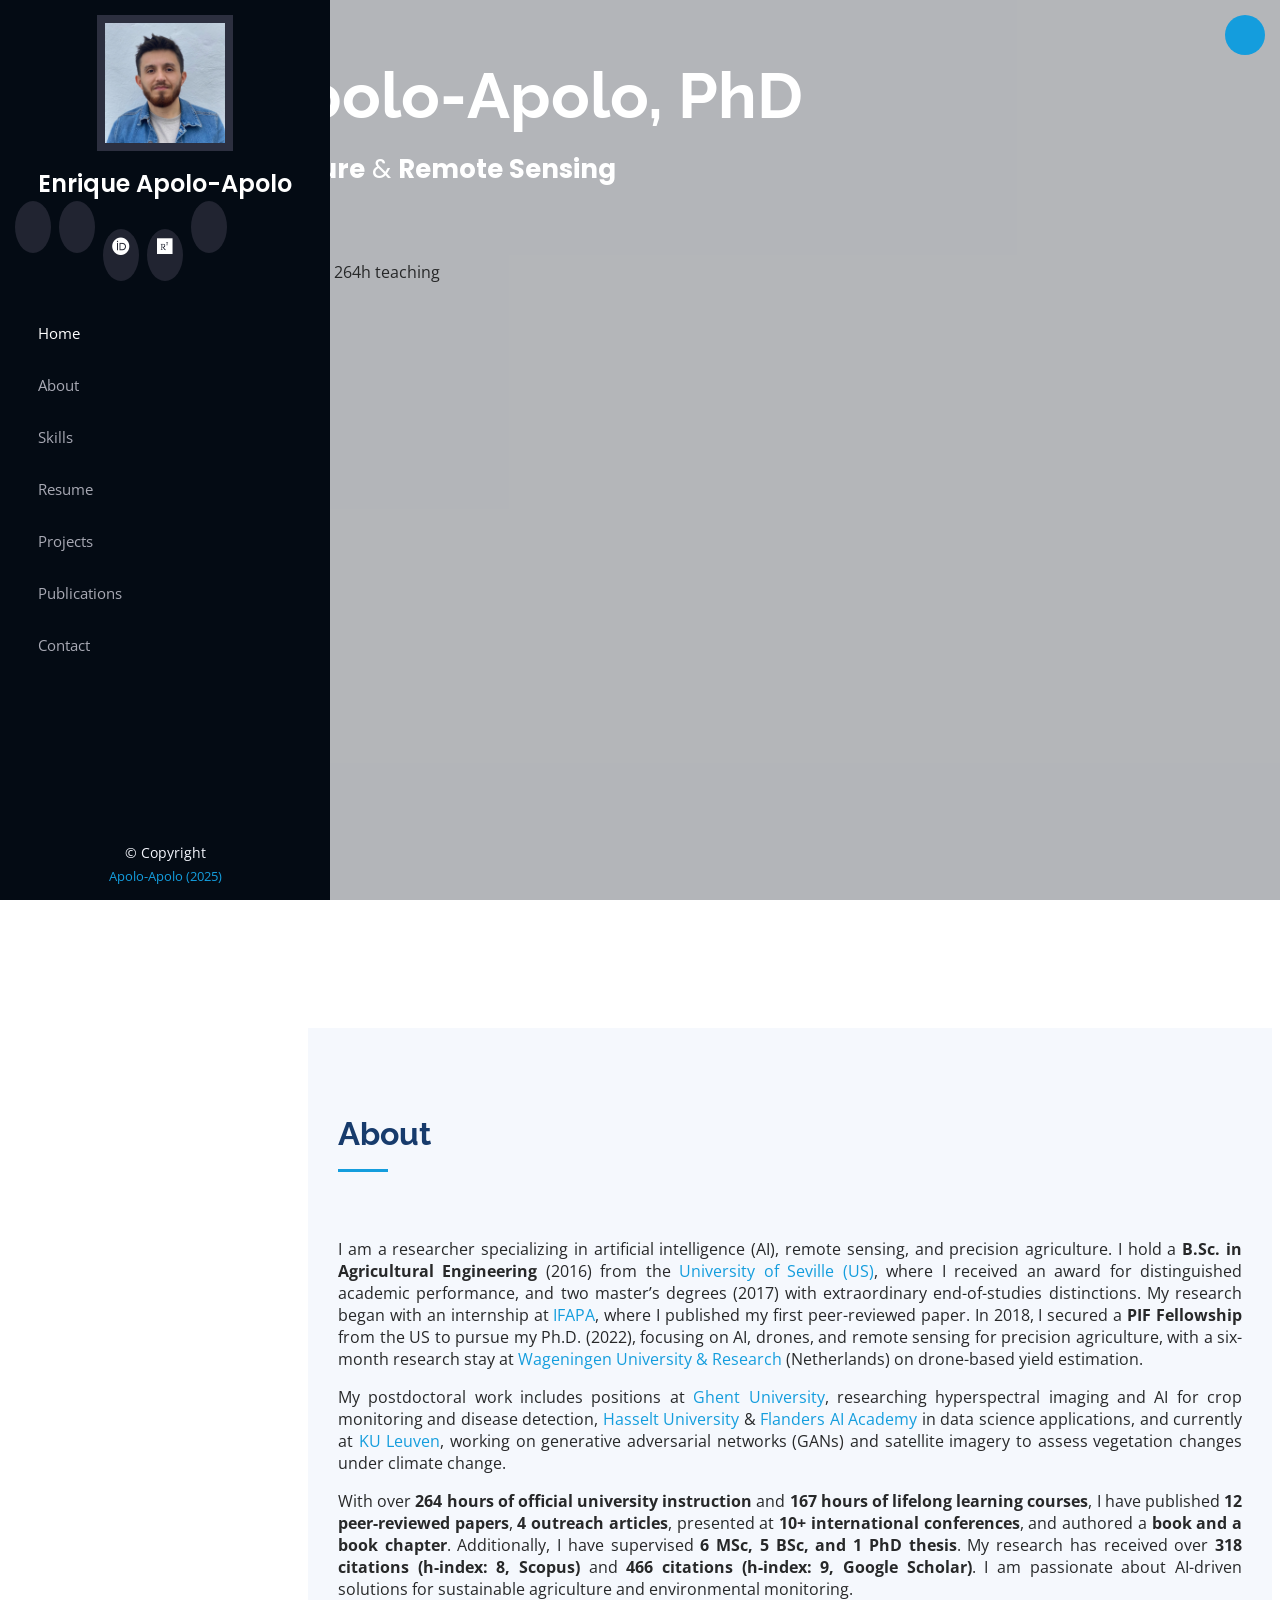
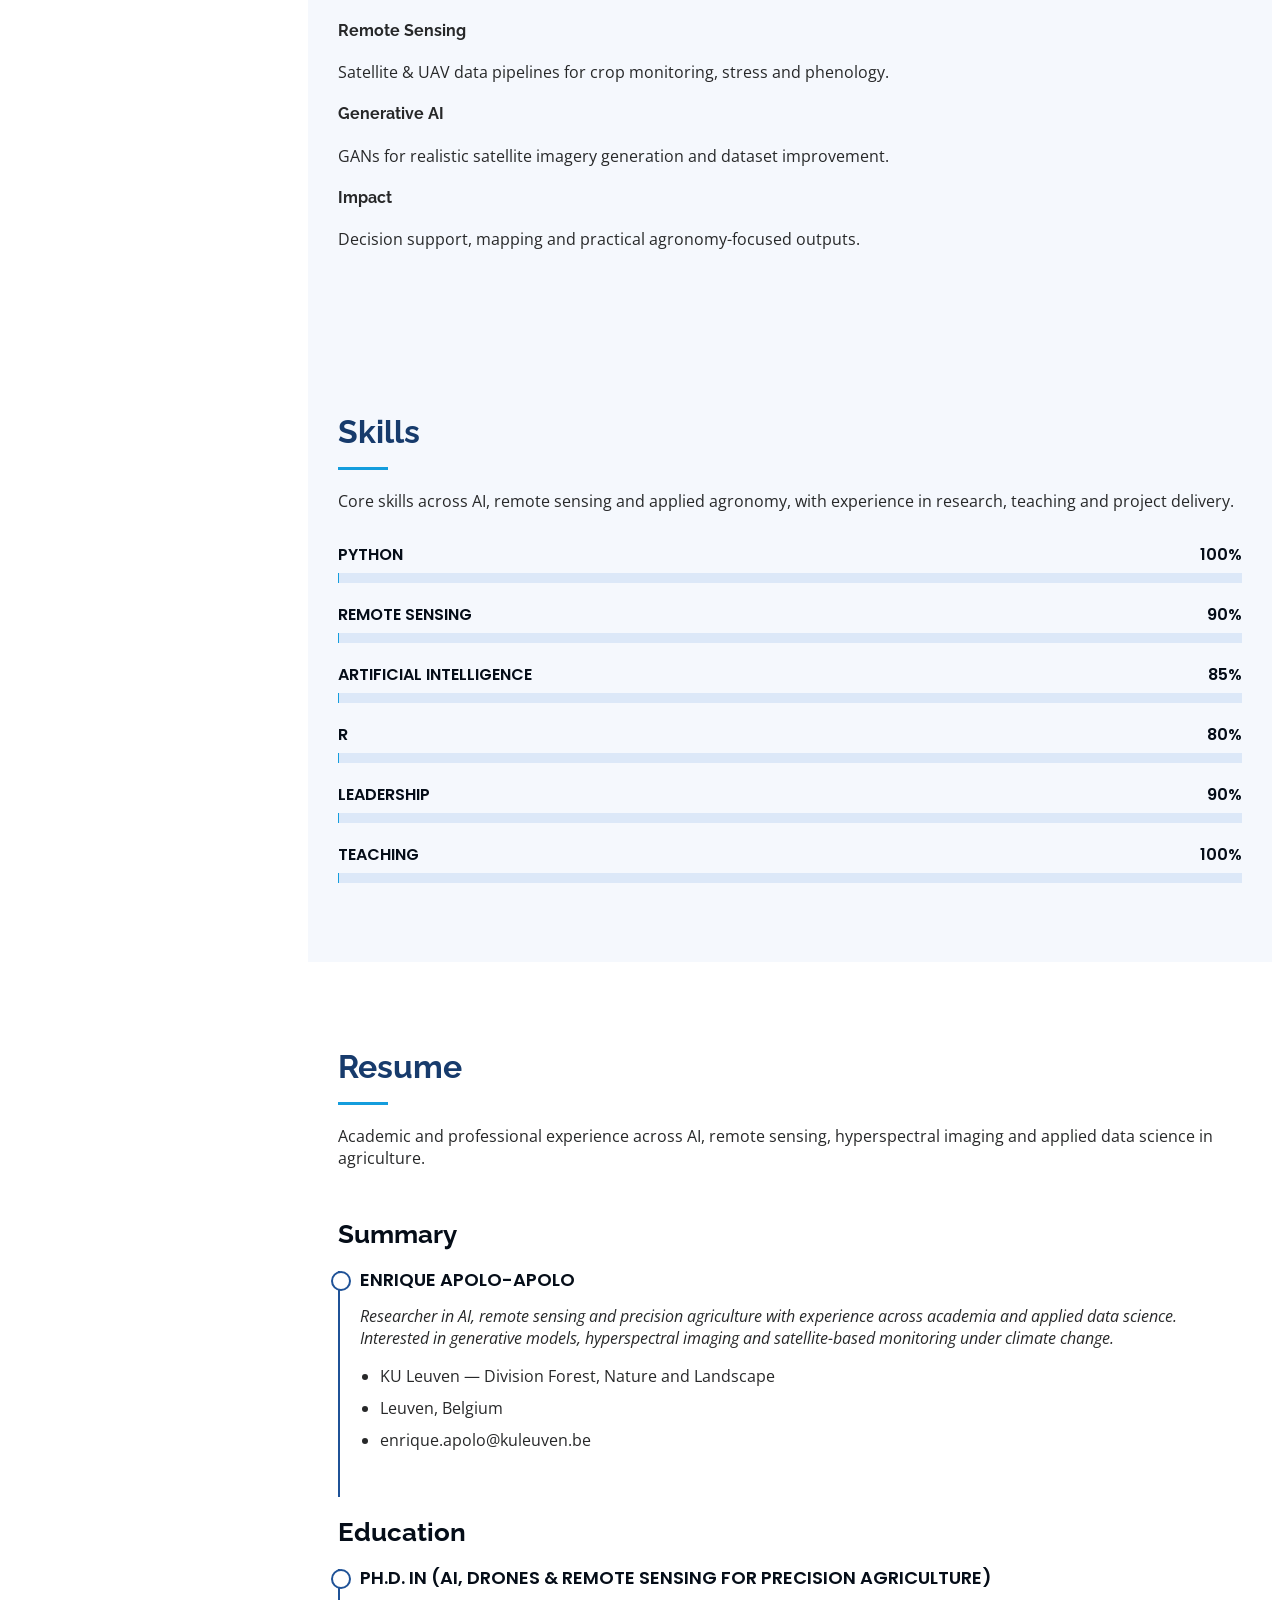
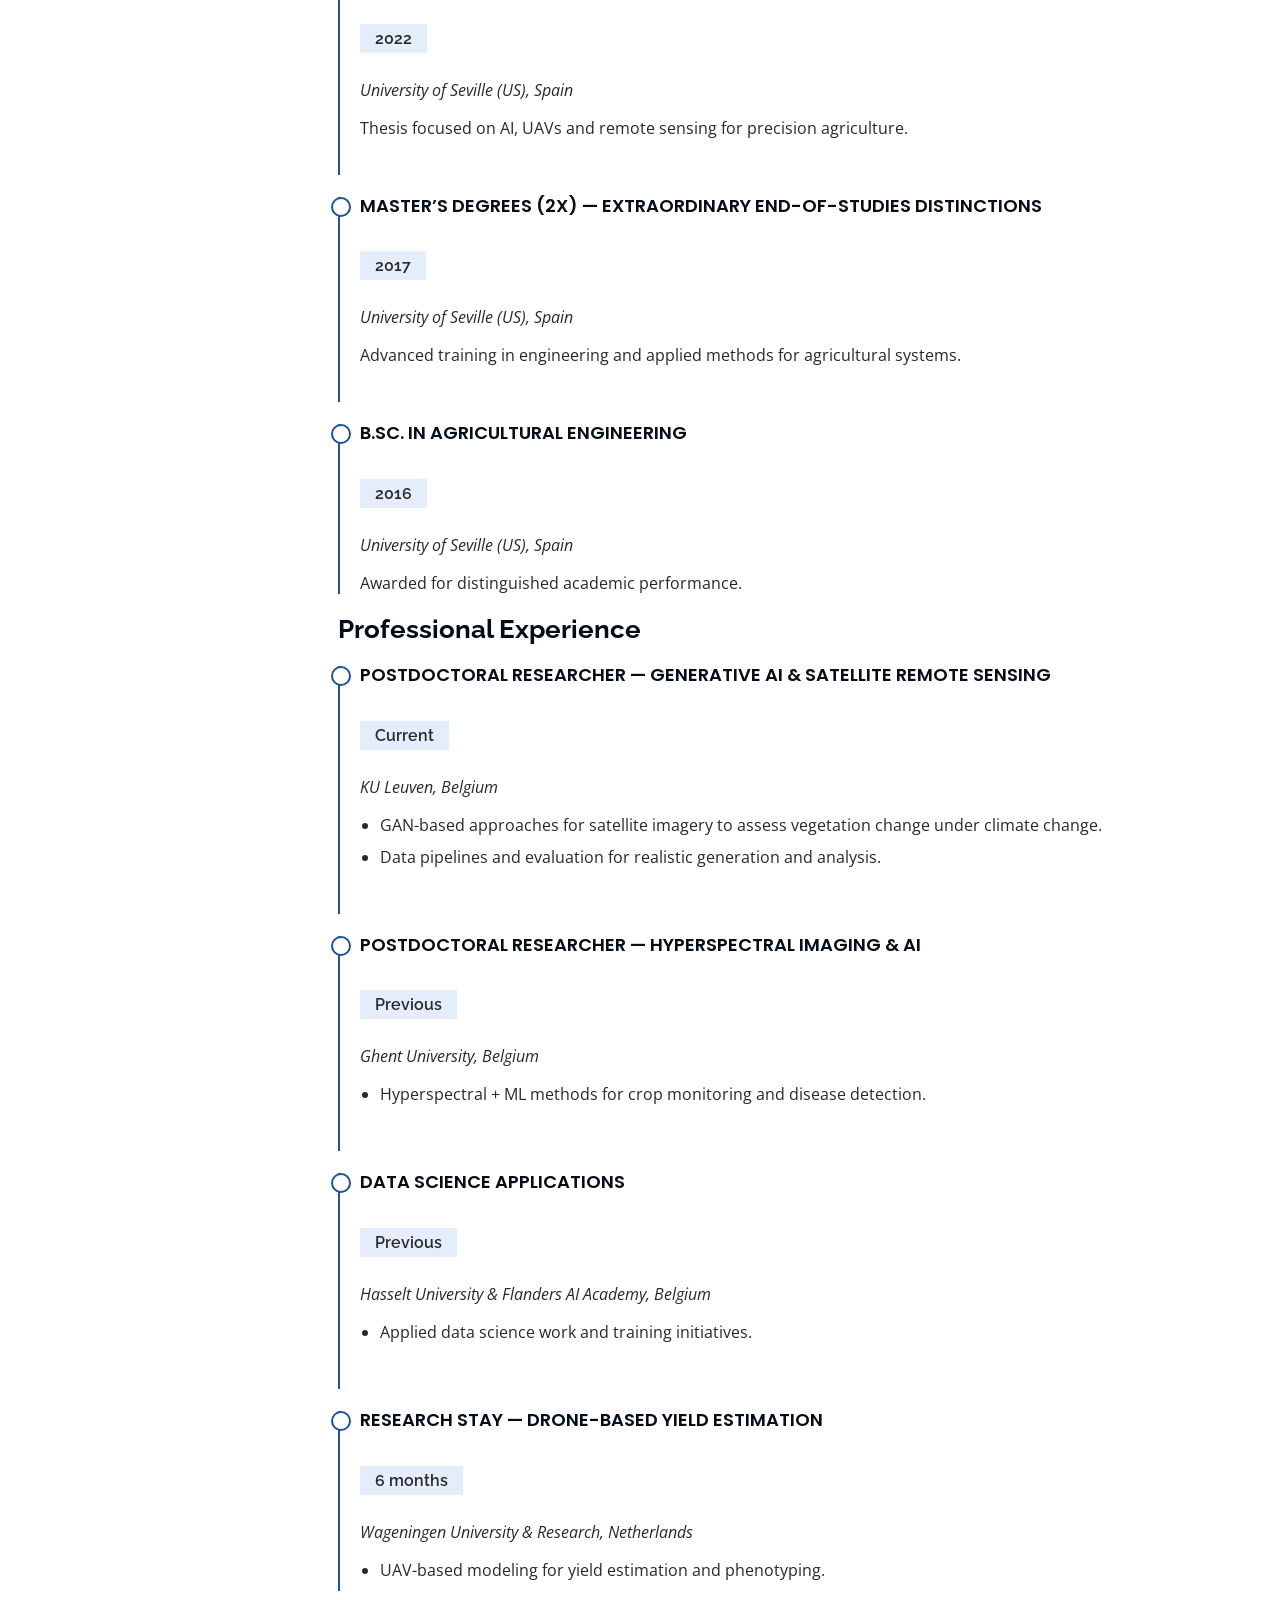
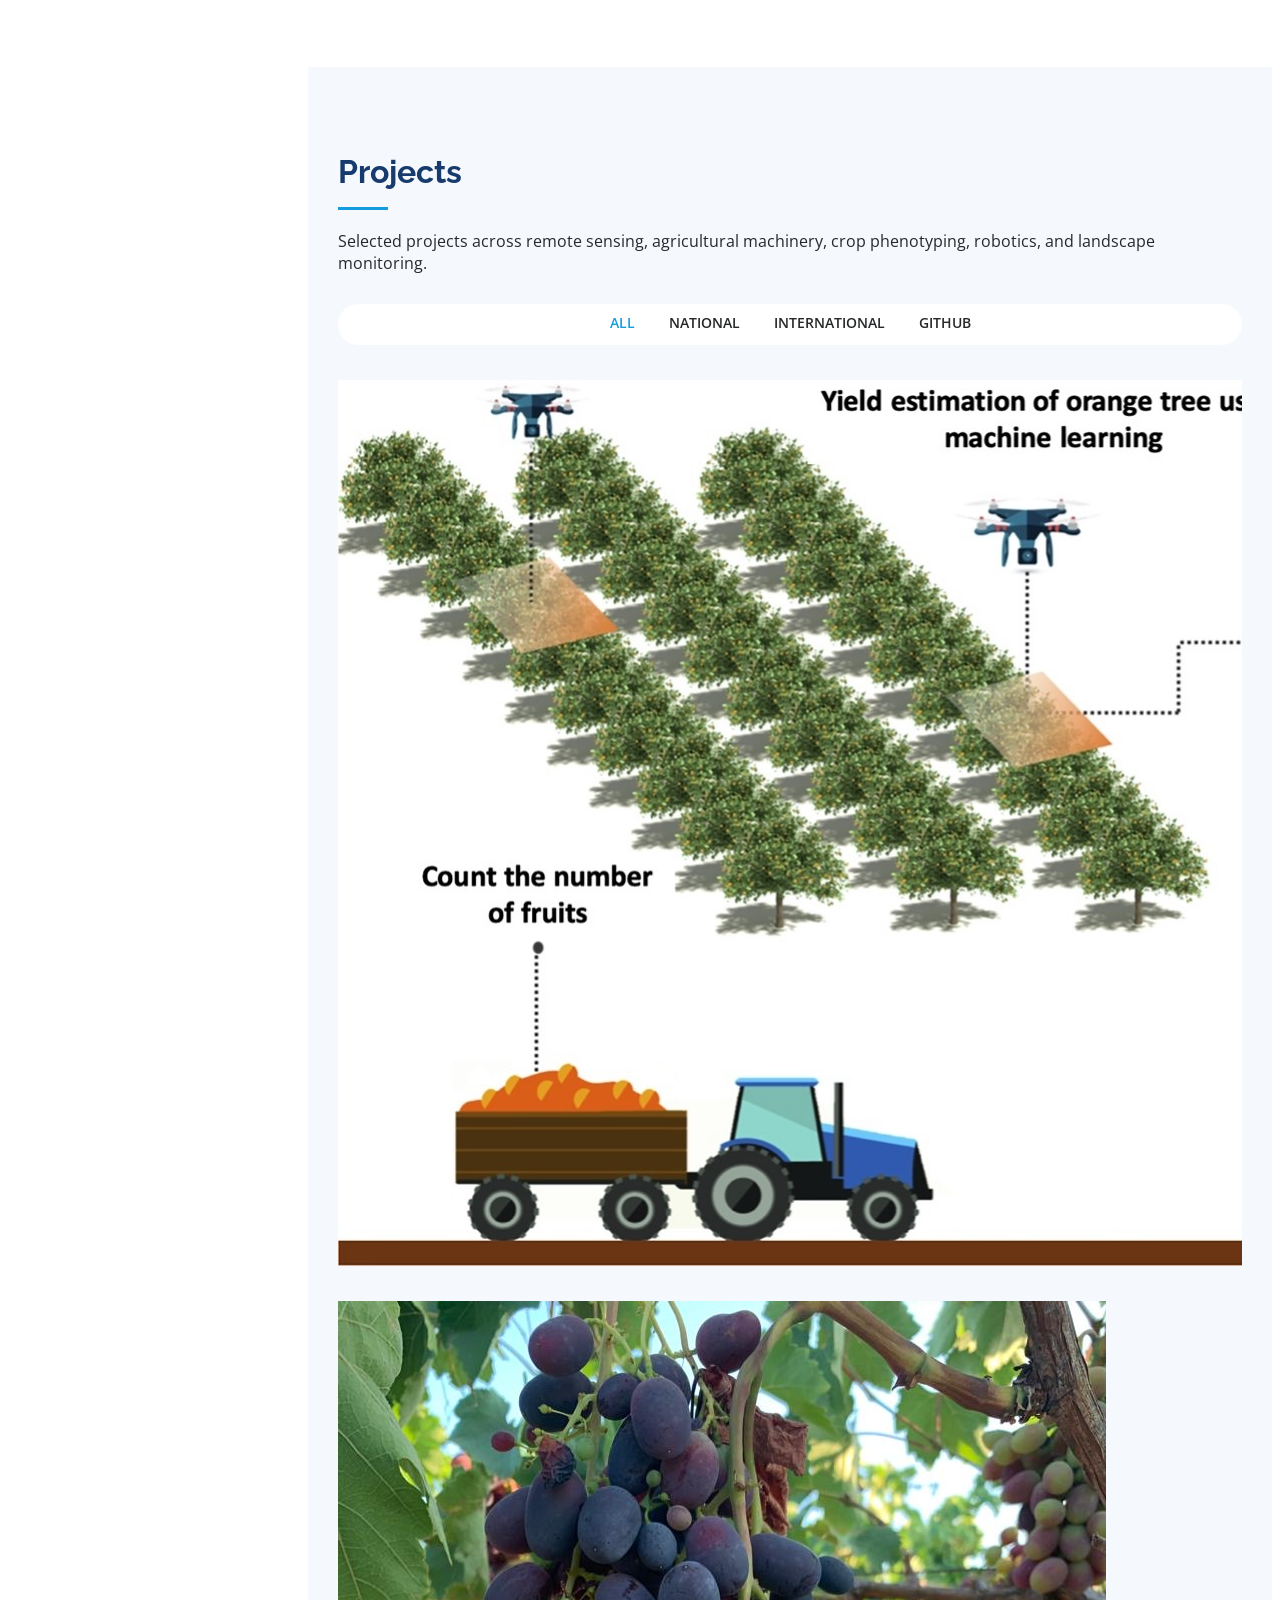
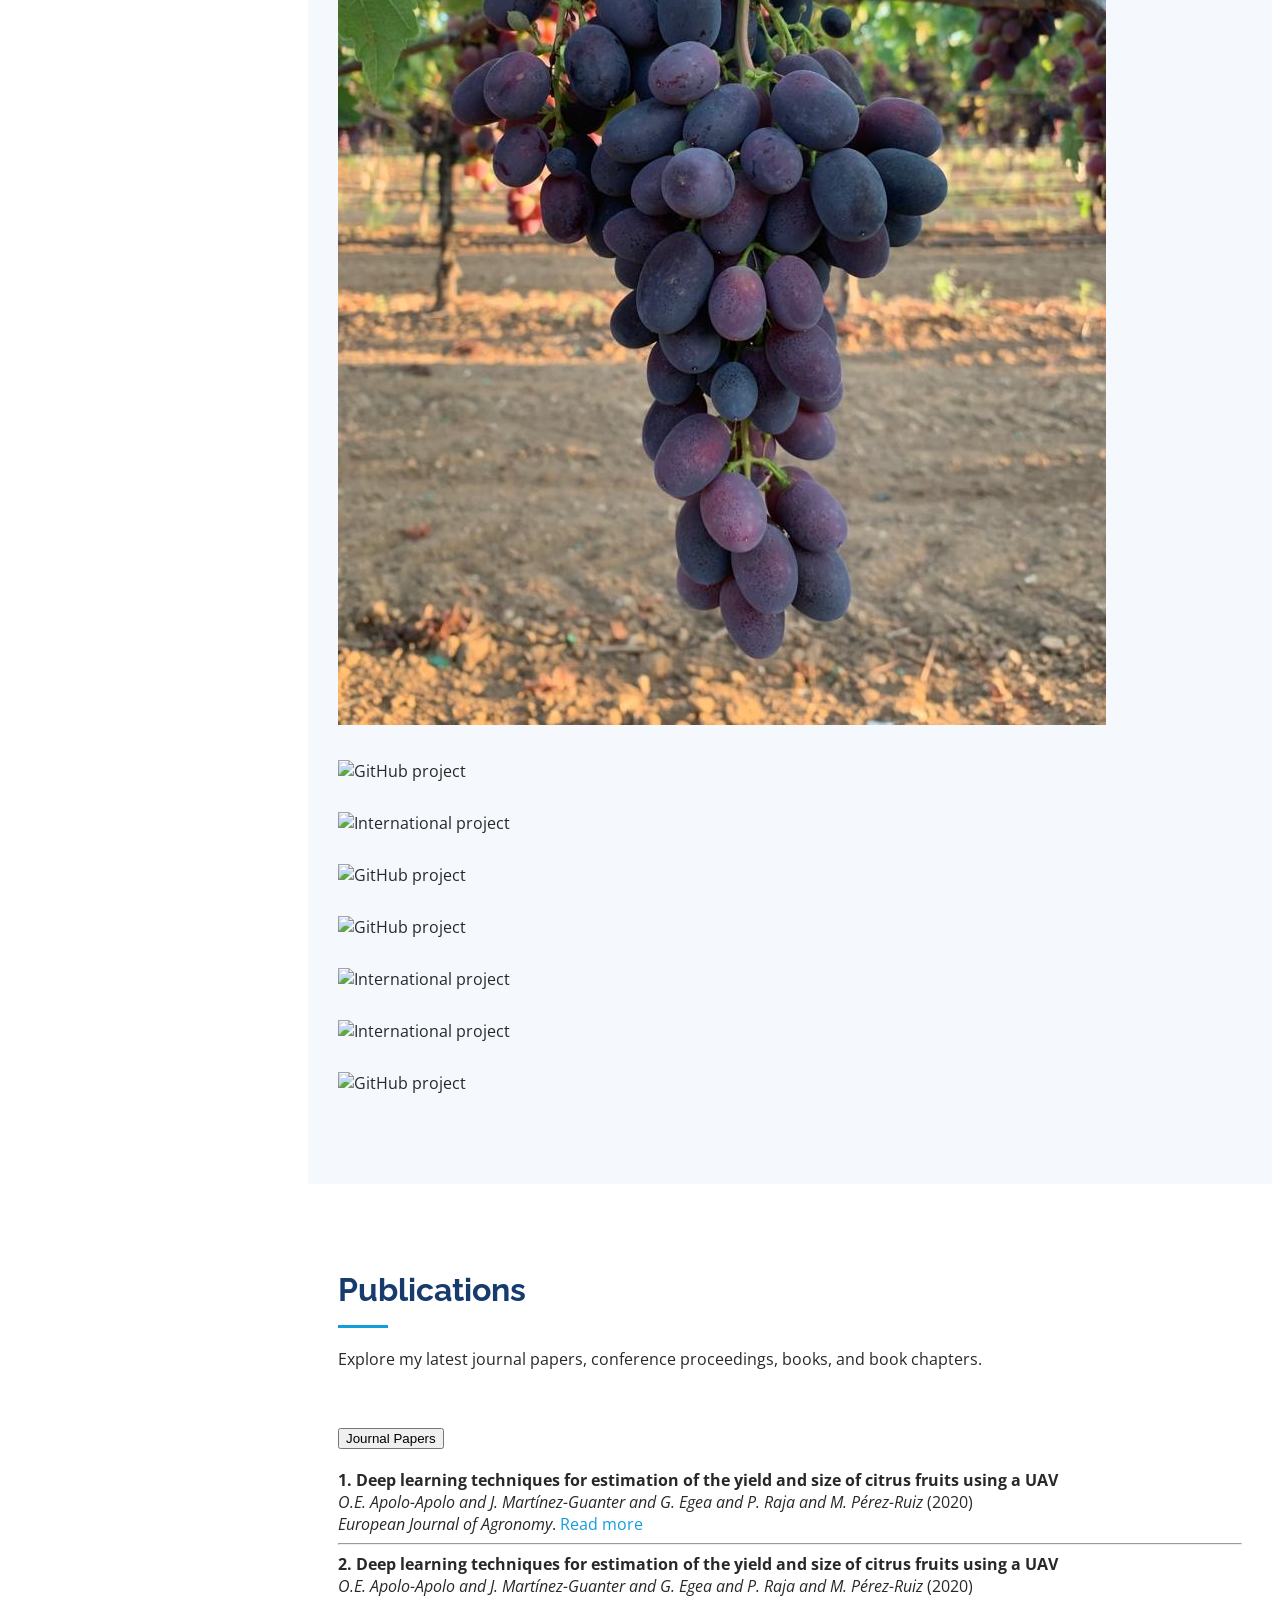
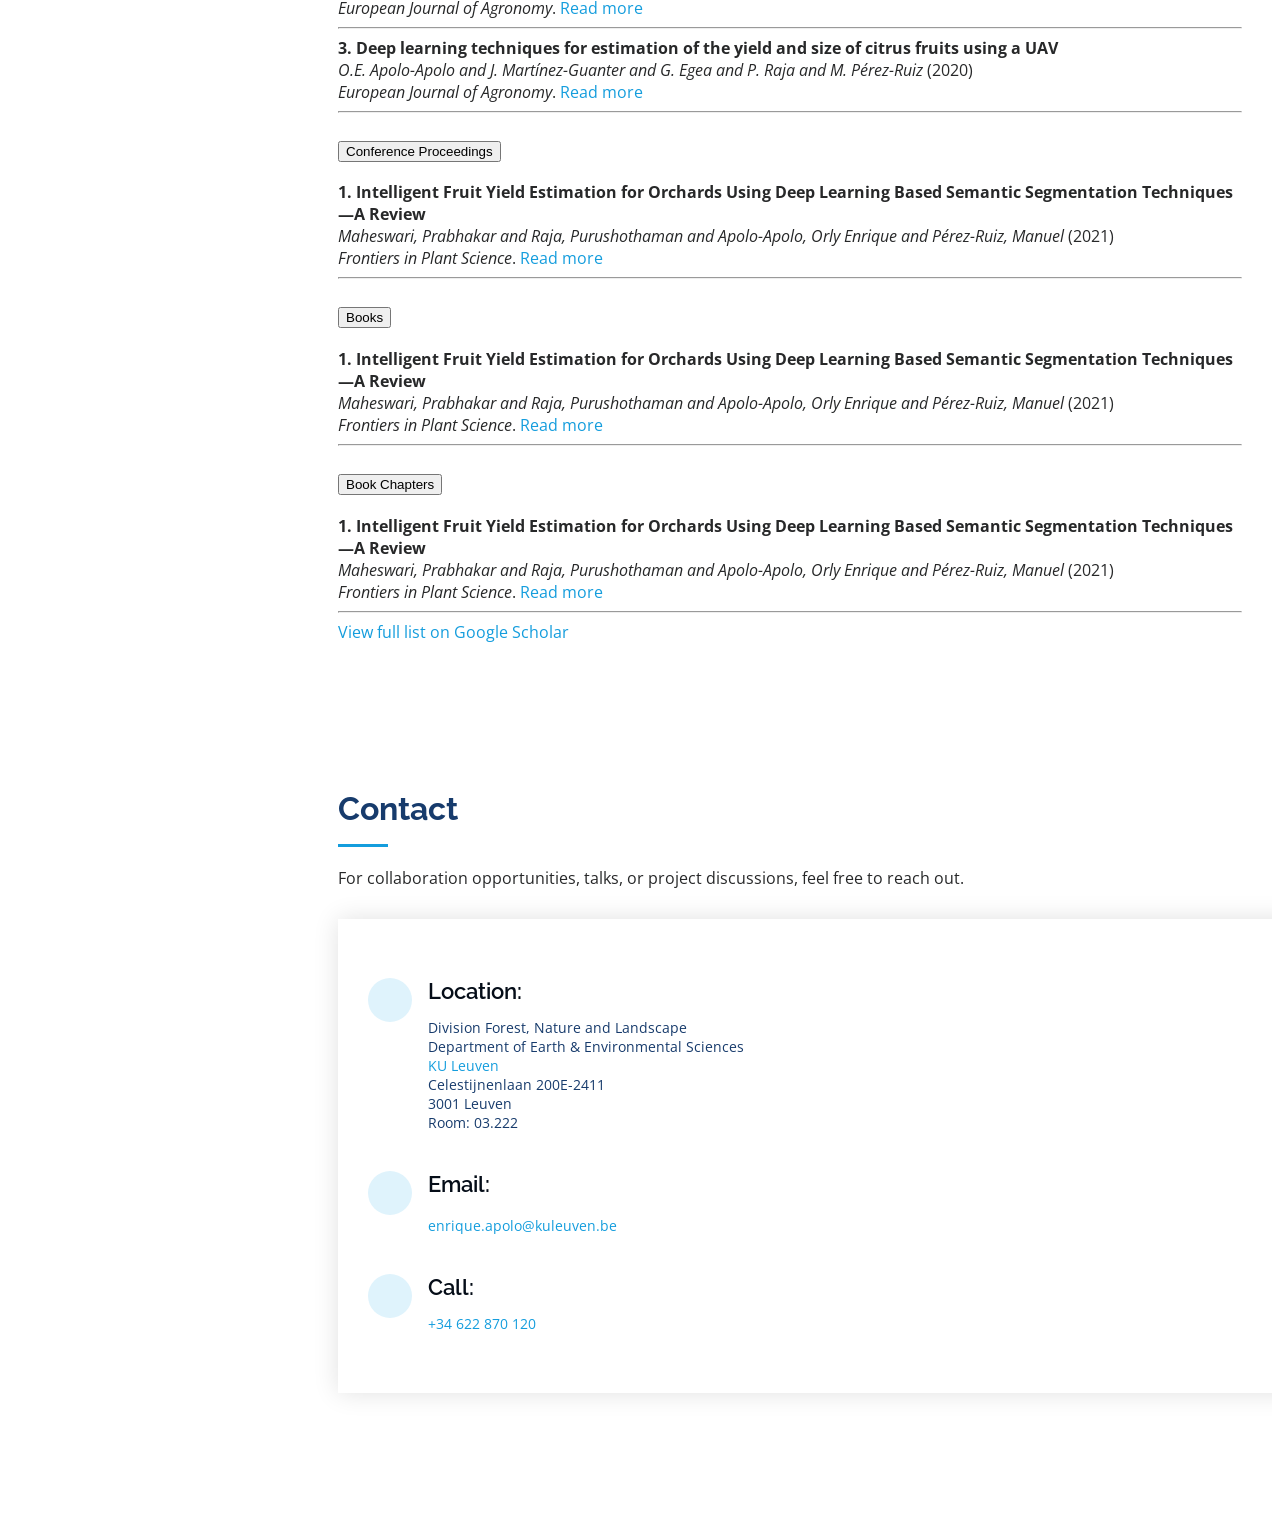
==== index.html @ 87138166 "Update" ====
<!DOCTYPE html>
<html lang="en">
<head>
  <meta charset="utf-8" />
  <meta content="width=device-width, initial-scale=1.0" name="viewport" />

  <title>Enrique Apolo-Apolo — Research</title>
  <meta name="description" content="AI, Remote Sensing & Precision Agriculture. Research, projects, publications and contact." />
  <meta name="keywords" content="remote sensing, precision agriculture, AI, hyperspectral, satellite, GANs, UAV, deep learning" />

  <!-- Favicons -->
  <link rel="icon" type="image/x-icon" href="assets/img/favicon.ico" />
  <link href="assets/img/apple-touch-icon.png" rel="apple-touch-icon" />

  <!-- Icons -->
  <link href="https://cdn.jsdelivr.net/npm/bootstrap-icons@1.7.0/font-icons.min.css" rel="stylesheet" />
  <link rel="stylesheet" href="https://cdnjs.cloudflare.com/ajax/libs/font-awesome/6.4.2/css/all.min.css" />
  <link rel="stylesheet" href="https://cdnjs.cloudflare.com/ajax/libs/academicons/1.9.1/css/academicons.min.css" />

  <!-- Google Fonts -->
  <link href="https://fonts.googleapis.com/css?family=Open+Sans:300,400,600,700|Raleway:300,400,500,600,700|Poppins:300,400,500,600,700" rel="stylesheet" />

  <!-- Vendor CSS Files -->
  <link href="assets/vendor/aos/aos.css" rel="stylesheet" />
  <link href="assets/vendor/bootstrap/css/bootstrap.min.css" rel="stylesheet" />
  <link href="assets/vendor/bootstrap-icons/bootstrap-icons.css" rel="stylesheet" />
  <link href="assets/vendor/boxicons/css/boxicons.min.css" rel="stylesheet" />
  <link href="assets/vendor/glightbox/css/glightbox.min.css" rel="stylesheet" />
  <link href="assets/vendor/swiper/swiper-bundle.min.css" rel="stylesheet" />

  <!-- Template Main CSS File -->
  <link href="assets/css/style.css" rel="stylesheet" />

  <!-- Your overrides -->
  <link rel="stylesheet" href="style.css" />
</head>

<body>

  <!-- ======= Mobile nav toggle button ======= -->
  <i class="bi bi-list mobile-nav-toggle d-xl-none"></i>

  <!-- ======= Header ======= -->
  <header id="header">
    <div class="d-flex flex-column">

      <div class="profile">
        <img src="assets/img/profile-img.jpg" alt="Profile photo" class="img-fluid rounded-circle" />
        <h1 class="text-light"><a href="index.html">Enrique Apolo-Apolo</a></h1>

        <div class="social-links mt-3 text-center">
          <a href="https://x.com/Quiqueapolo" class="twitter" target="_blank" rel="noreferrer">
            <i class="bx bxl-twitter"></i>
          </a>
          <a href="https://www.linkedin.com/in/enrique-apolo-apolo-phd-148b07b4/" class="linkedin" target="_blank" rel="noreferrer">
            <i class="bx bxl-linkedin"></i>
          </a>
          <a href="https://orcid.org/0000-0001-8311-0579" class="orcid" target="_blank" rel="noreferrer" aria-label="ORCID">
            <i class="fab fa-orcid"></i>
          </a>
          <a href="https://www.researchgate.net/profile/Enrique-Apolo-Apolo" class="researchgate" target="_blank" rel="noreferrer" aria-label="ResearchGate">
            <i class="fab fa-researchgate"></i>
          </a>
          <a href="https://scholar.google.com/citations?user=8chlzsIAAAAJ&hl=en" class="google-scholar" target="_blank" rel="noreferrer" aria-label="Google Scholar">
            <i class="ai ai-google-scholar"></i>
          </a>
        </div>
      </div>

      <nav id="navbar" class="nav-menu navbar">
        <ul>
          <li><a href="#hero" class="nav-link scrollto active"><i class="bx bx-home"></i> <span>Home</span></a></li>
          <li><a href="#about" class="nav-link scrollto"><i class="bx bx-user"></i> <span>About</span></a></li>
          <li><a href="#skills" class="nav-link scrollto"><i class="bx bx-badge-check"></i> <span>Skills</span></a></li>
          <li><a href="#resume" class="nav-link scrollto"><i class="bx bx-file-blank"></i> <span>Resume</span></a></li>
          <li><a href="#portfolio" class="nav-link scrollto"><i class="bx bx-book-content"></i> <span>Projects</span></a></li>
          <li><a href="#publications" class="nav-link scrollto"><i class="bx bx-server"></i> <span>Publications</span></a></li>
          <li><a href="#contact" class="nav-link scrollto"><i class="bx bx-envelope"></i> <span>Contact</span></a></li>
        </ul>
      </nav><!-- .nav-menu -->

    </div>
  </header>
  <!-- End Header -->

  <!-- ======= Hero Section ======= -->
  <section id="hero" class="d-flex flex-column justify-content-center align-items-center">
    <div class="hero-container" data-aos="fade-in">
      <h1>Enrique Apolo-Apolo, PhD</h1>

      <p class="hero-lead">
        AI for <strong>Precision Agriculture</strong> &amp; <strong>Remote Sensing</strong>
      </p>

      <p class="hero-typed">
        <span class="typed" data-typed-items="Generative AI (GANs) for satellite imagery,Hyperspectral + ML for crop monitoring & disease detection,Drone-based phenotyping & yield estimation,Teaching & Open Science"></span>
      </p>

      <div class="hero-cta">
        <a class="btn-hero primary" href="https://scholar.google.com/citations?user=8chlzsIAAAAJ&hl=en" target="_blank" rel="noreferrer">
          <i class="ai ai-google-scholar"></i> Google Scholar
        </a>
        <!-- Update the CV path to your real PDF file -->
        <a class="btn-hero" href="assets/docs/CV_Enrique_Apolo_Apolo.pdf" target="_blank" rel="noreferrer">
          <i class="bi bi-file-earmark-text"></i> Download CV
        </a>
        <a class="btn-hero" href="#publications">
          <i class="bi bi-journal-text"></i> Publications
        </a>
      </div>

      <div class="hero-badges">
        <span class="badge-hero"><i class="bi bi-stars"></i> 12 peer-reviewed papers</span>
        <span class="badge-hero"><i class="bi bi-quote"></i> 466 citations (GS)</span>
        <span class="badge-hero"><i class="bi bi-mortarboard"></i> 264h teaching</span>
      </div>
    </div>
  </section>
  <!-- End Hero -->

  <main id="main">

    <!-- ======= About Section ======= -->
    <section id="about" class="about section-bg">
      <div class="container">

        <div class="section-title">
          <h2>About</h2>
        </div>

        <div style="text-align: justify;">
          <p>
            I am a researcher specializing in artificial intelligence (AI), remote sensing, and precision agriculture. I hold a
            <strong>B.Sc. in Agricultural Engineering</strong> (2016) from the
            <a href="https://investigacion.us.es/sisius/sis_showpub.php?idpers=25037" target="_blank" rel="noreferrer">University of Seville (US)</a>,
            where I received an award for distinguished academic performance, and two master’s degrees (2017) with extraordinary end-of-studies distinctions.
            My research began with an internship at
            <a href="https://www.juntadeandalucia.es/agriculturaypesca/ifapa/web/" target="_blank" rel="noreferrer">IFAPA</a>,
            where I published my first peer-reviewed paper. In 2018, I secured a <strong>PIF Fellowship</strong> from the US to pursue my Ph.D. (2022),
            focusing on AI, drones, and remote sensing for precision agriculture, with a six-month research stay at
            <a href="https://www.wur.nl/en.htm" target="_blank" rel="noreferrer">Wageningen University &amp; Research</a> (Netherlands)
            on drone-based yield estimation.
          </p>
          <p>
            My postdoctoral work includes positions at
            <a href="https://www.ugent.be/en" target="_blank" rel="noreferrer">Ghent University</a>, researching hyperspectral imaging and AI for crop monitoring and disease detection,
            <a href="https://www.uhasselt.be/en" target="_blank" rel="noreferrer">Hasselt University</a> &amp;
            <a href="https://www.vaia.be" target="_blank" rel="noreferrer">Flanders AI Academy</a> in data science applications,
            and currently at <a href="https://www.kuleuven.be/english" target="_blank" rel="noreferrer">KU Leuven</a>,
            working on generative adversarial networks (GANs) and satellite imagery to assess vegetation changes under climate change.
          </p>
          <p>
            With over <strong>264 hours of official university instruction</strong> and <strong>167 hours of lifelong learning courses</strong>,
            I have published <strong>12 peer-reviewed papers</strong>, <strong>4 outreach articles</strong>, presented at <strong>10+ international conferences</strong>,
            and authored a <strong>book and a book chapter</strong>. Additionally, I have supervised <strong>6 MSc, 5 BSc, and 1 PhD thesis</strong>.
            My research has received over <strong>318 citations (h-index: 8, Scopus)</strong> and <strong>466 citations (h-index: 9, Google Scholar)</strong>.
            I am passionate about AI-driven solutions for sustainable agriculture and environmental monitoring.
          </p>
        </div>

        <!-- Highlights (NEW) -->
        <div class="row mt-4 gy-3">
          <div class="col-md-4">
            <div class="highlight-card">
              <div class="highlight-icon"><i class="bi bi-broadcast"></i></div>
              <h4>Remote Sensing</h4>
              <p>Satellite &amp; UAV data pipelines for crop monitoring, stress and phenology.</p>
            </div>
          </div>
          <div class="col-md-4">
            <div class="highlight-card">
              <div class="highlight-icon"><i class="bi bi-cpu"></i></div>
              <h4>Generative AI</h4>
              <p>GANs for realistic satellite imagery generation and dataset improvement.</p>
            </div>
          </div>
          <div class="col-md-4">
            <div class="highlight-card">
              <div class="highlight-icon"><i class="bi bi-map"></i></div>
              <h4>Impact</h4>
              <p>Decision support, mapping and practical agronomy-focused outputs.</p>
            </div>
          </div>
        </div>

      </div>
    </section>
    <!-- End About Section -->

    <!-- ======= Skills Section ======= -->
    <section id="skills" class="skills section-bg">
      <div class="container">

        <div class="section-title">
          <h2>Skills</h2>
          <p>
            Core skills across AI, remote sensing and applied agronomy, with experience in research, teaching and project delivery.
          </p>
        </div>

        <div class="row skills-content">

          <div class="col-lg-6" data-aos="fade-up">

            <div class="progress">
              <span class="skill">Python <i class="val">100%</i></span>
              <div class="progress-bar-wrap">
                <div class="progress-bar" role="progressbar" aria-valuenow="100" aria-valuemin="0" aria-valuemax="100"></div>
              </div>
            </div>

            <div class="progress">
              <span class="skill">Remote sensing <i class="val">90%</i></span>
              <div class="progress-bar-wrap">
                <div class="progress-bar" role="progressbar" aria-valuenow="90" aria-valuemin="0" aria-valuemax="100"></div>
              </div>
            </div>

            <div class="progress">
              <span class="skill">Artificial intelligence <i class="val">85%</i></span>
              <div class="progress-bar-wrap">
                <div class="progress-bar" role="progressbar" aria-valuenow="85" aria-valuemin="0" aria-valuemax="100"></div>
              </div>
            </div>

          </div>

          <div class="col-lg-6" data-aos="fade-up" data-aos-delay="100">

            <div class="progress">
              <span class="skill">R <i class="val">80%</i></span>
              <div class="progress-bar-wrap">
                <div class="progress-bar" role="progressbar" aria-valuenow="80" aria-valuemin="0" aria-valuemax="100"></div>
              </div>
            </div>

            <div class="progress">
              <span class="skill">Leadership <i class="val">90%</i></span>
              <div class="progress-bar-wrap">
                <div class="progress-bar" role="progressbar" aria-valuenow="90" aria-valuemin="0" aria-valuemax="100"></div>
              </div>
            </div>

            <div class="progress">
              <span class="skill">Teaching <i class="val">100%</i></span>
              <div class="progress-bar-wrap">
                <div class="progress-bar" role="progressbar" aria-valuenow="100" aria-valuemin="0" aria-valuemax="100"></div>
              </div>
            </div>

          </div>

        </div>

      </div>
    </section>
    <!-- End Skills Section -->

    <!-- ======= Resume Section ======= -->
    <section id="resume" class="resume">
      <div class="container">

        <div class="section-title">
          <h2>Resume</h2>
          <p>
            Academic and professional experience across AI, remote sensing, hyperspectral imaging and applied data science in agriculture.
          </p>
        </div>

        <div class="row">
          <div class="col-lg-6" data-aos="fade-up">

            <h3 class="resume-title">Summary</h3>
            <div class="resume-item pb-0">
              <h4>Enrique Apolo-Apolo</h4>
              <p>
                <em>
                  Researcher in AI, remote sensing and precision agriculture with experience across academia and applied data science.
                  Interested in generative models, hyperspectral imaging and satellite-based monitoring under climate change.
                </em>
              </p>
              <ul>
                <li>KU Leuven — Division Forest, Nature and Landscape</li>
                <li>Leuven, Belgium</li>
                <li>enrique.apolo@kuleuven.be</li>
              </ul>
            </div>

            <h3 class="resume-title">Education</h3>

            <div class="resume-item">
              <h4>Ph.D. in (AI, Drones &amp; Remote Sensing for Precision Agriculture)</h4>
              <h5>2022</h5>
              <p><em>University of Seville (US), Spain</em></p>
              <p>Thesis focused on AI, UAVs and remote sensing for precision agriculture.</p>
            </div>

            <div class="resume-item">
              <h4>Master’s Degrees (2x) — Extraordinary End-of-Studies Distinctions</h4>
              <h5>2017</h5>
              <p><em>University of Seville (US), Spain</em></p>
              <p>Advanced training in engineering and applied methods for agricultural systems.</p>
            </div>

            <div class="resume-item">
              <h4>B.Sc. in Agricultural Engineering</h4>
              <h5>2016</h5>
              <p><em>University of Seville (US), Spain</em></p>
              <p>Awarded for distinguished academic performance.</p>
            </div>

          </div>

          <div class="col-lg-6" data-aos="fade-up" data-aos-delay="100">
            <h3 class="resume-title">Professional Experience</h3>

            <div class="resume-item">
              <h4>Postdoctoral Researcher — Generative AI &amp; Satellite Remote Sensing</h4>
              <h5>Current</h5>
              <p><em>KU Leuven, Belgium</em></p>
              <ul>
                <li>GAN-based approaches for satellite imagery to assess vegetation change under climate change.</li>
                <li>Data pipelines and evaluation for realistic generation and analysis.</li>
              </ul>
            </div>

            <div class="resume-item">
              <h4>Postdoctoral Researcher — Hyperspectral Imaging &amp; AI</h4>
              <h5>Previous</h5>
              <p><em>Ghent University, Belgium</em></p>
              <ul>
                <li>Hyperspectral + ML methods for crop monitoring and disease detection.</li>
              </ul>
            </div>

            <div class="resume-item">
              <h4>Data Science Applications</h4>
              <h5>Previous</h5>
              <p><em>Hasselt University &amp; Flanders AI Academy, Belgium</em></p>
              <ul>
                <li>Applied data science work and training initiatives.</li>
              </ul>
            </div>

            <div class="resume-item">
              <h4>Research Stay — Drone-based Yield Estimation</h4>
              <h5>6 months</h5>
              <p><em>Wageningen University &amp; Research, Netherlands</em></p>
              <ul>
                <li>UAV-based modeling for yield estimation and phenotyping.</li>
              </ul>
            </div>

          </div>
        </div>

      </div>
    </section>
    <!-- End Resume Section -->

    <!-- ======= Portfolio / Projects Section ======= -->
    <section id="portfolio" class="portfolio section-bg">
      <div class="container">

        <div class="section-title">
          <h2>Projects</h2>
          <p>
            Selected projects across remote sensing, agricultural machinery, crop phenotyping, robotics, and landscape monitoring.
          </p>
        </div>

        <div class="row" data-aos="fade-up">
          <div class="col-lg-12 d-flex justify-content-center">
            <ul id="portfolio-flters">
              <li data-filter="*" class="filter-active">All</li>
              <li data-filter=".filter-app">National</li>
              <li data-filter=".filter-card">International</li>
              <li data-filter=".filter-web">GitHub</li>
            </ul>
          </div>
        </div>

        <div class="row portfolio-container" data-aos="fade-up" data-aos-delay="100">

          <div class="col-lg-4 col-md-6 portfolio-item filter-app">
            <div class="portfolio-wrap">
              <img src="assets/img/portfolio/dronfruit.project.jpg" class="img-fluid" alt="Project cover" />
              <div class="portfolio-links">
                <a href="assets/img/portfolio/dronfruit.project.jpg" data-gallery="portfolioGallery" class="portfolio-lightbox" title="Research project"><i class="bx bx-plus"></i></a>
                <a href="poshmyco.html" title="More Details"><i class="bx bx-link"></i></a>
              </div>
            </div>
          </div>

          <!-- Keep your existing items, but replace placeholder images/pages when ready -->
          <div class="col-lg-4 col-md-6 portfolio-item filter-web">
            <div class="portfolio-wrap">
              <img src="assets/img/portfolio/portfolio-2.jpg" class="img-fluid" alt="GitHub project" />
              <div class="portfolio-links">
                <a href="assets/img/portfolio/portfolio-2.jpg" data-gallery="portfolioGallery" class="portfolio-lightbox" title="GitHub project"><i class="bx bx-plus"></i></a>
                <a href="portfolio-details.html" title="More Details"><i class="bx bx-link"></i></a>
              </div>
            </div>
          </div>

          <div class="col-lg-4 col-md-6 portfolio-item filter-web">
            <div class="portfolio-wrap">
              <img src="assets/img/portfolio/portfolio-3.jpg" class="img-fluid" alt="GitHub project" />
              <div class="portfolio-links">
                <a href="assets/img/portfolio/portfolio-3.jpg" data-gallery="portfolioGallery" class="portfolio-lightbox" title="GitHub project"><i class="bx bx-plus"></i></a>
                <a href="portfolio-details.html" title="More Details"><i class="bx bx-link"></i></a>
              </div>
            </div>
          </div>

          <div class="col-lg-4 col-md-6 portfolio-item filter-card">
            <div class="portfolio-wrap">
              <img src="assets/img/portfolio/portfolio-4.jpg" class="img-fluid" alt="International project" />
              <div class="portfolio-links">
                <a href="assets/img/portfolio/portfolio-4.jpg" data-gallery="portfolioGallery" class="portfolio-lightbox" title="International project"><i class="bx bx-plus"></i></a>
                <a href="portfolio-details.html" title="More Details"><i class="bx bx-link"></i></a>
              </div>
            </div>
          </div>

          <div class="col-lg-4 col-md-6 portfolio-item filter-web">
            <div class="portfolio-wrap">
              <img src="assets/img/portfolio/portfolio-5.jpg" class="img-fluid" alt="GitHub project" />
              <div class="portfolio-links">
                <a href="assets/img/portfolio/portfolio-5.jpg" data-gallery="portfolioGallery" class="portfolio-lightbox" title="GitHub project"><i class="bx bx-plus"></i></a>
                <a href="portfolio-details.html" title="More Details"><i class="bx bx-link"></i></a>
              </div>
            </div>
          </div>

          <div class="col-lg-4 col-md-6 portfolio-item filter-web">
            <div class="portfolio-wrap">
              <img src="assets/img/portfolio/portfolio-6.jpg" class="img-fluid" alt="GitHub project" />
              <div class="portfolio-links">
                <a href="assets/img/portfolio/portfolio-6.jpg" data-gallery="portfolioGallery" class="portfolio-lightbox" title="GitHub project"><i class="bx bx-plus"></i></a>
                <a href="portfolio-details.html" title="More Details"><i class="bx bx-link"></i></a>
              </div>
            </div>
          </div>

          <div class="col-lg-4 col-md-6 portfolio-item filter-card">
            <div class="portfolio-wrap">
              <img src="assets/img/portfolio/portfolio-7.jpg" class="img-fluid" alt="International project" />
              <div class="portfolio-links">
                <a href="assets/img/portfolio/portfolio-7.jpg" data-gallery="portfolioGallery" class="portfolio-lightbox" title="International project"><i class="bx bx-plus"></i></a>
                <a href="portfolio-details.html" title="More Details"><i class="bx bx-link"></i></a>
              </div>
            </div>
          </div>

          <div class="col-lg-4 col-md-6 portfolio-item filter-card">
            <div class="portfolio-wrap">
              <img src="assets/img/portfolio/portfolio-8.jpg" class="img-fluid" alt="International project" />
              <div class="portfolio-links">
                <a href="assets/img/portfolio/portfolio-8.jpg" data-gallery="portfolioGallery" class="portfolio-lightbox" title="International project"><i class="bx bx-plus"></i></a>
                <a href="portfolio-details.html" title="More Details"><i class="bx bx-link"></i></a>
              </div>
            </div>
          </div>

          <div class="col-lg-4 col-md-6 portfolio-item filter-web">
            <div class="portfolio-wrap">
              <img src="assets/img/portfolio/portfolio-9.jpg" class="img-fluid" alt="GitHub project" />
              <div class="portfolio-links">
                <a href="assets/img/portfolio/portfolio-9.jpg" data-gallery="portfolioGallery" class="portfolio-lightbox" title="GitHub project"><i class="bx bx-plus"></i></a>
                <a href="portfolio-details.html" title="More Details"><i class="bx bx-link"></i></a>
              </div>
            </div>
          </div>

        </div>

      </div>
    </section>
    <!-- End Portfolio Section -->

    <!-- ======= Publications Section ======= -->
    <section id="publications" class="publications py-5">
      <div class="container">
        <div class="section-title text-center mb-4">
          <h2>Publications</h2>
          <p>Explore my latest journal papers, conference proceedings, books, and book chapters.</p>
        </div>

        <div class="accordion" id="publicationsAccordion">

          <div class="accordion-item">
            <h2 class="accordion-header" id="headingJournalPapers">
              <button class="accordion-button collapsed" type="button" data-bs-toggle="collapse" data-bs-target="#collapseJournalPapers">
                <i class="bi bi-journal-text"></i> Journal Papers
              </button>
            </h2>
            <div id="collapseJournalPapers" class="accordion-collapse collapse">
              <div class="accordion-body">Loading journal papers...</div>
            </div>
          </div>

          <div class="accordion-item">
            <h2 class="accordion-header" id="headingConferenceProceedings">
              <button class="accordion-button collapsed" type="button" data-bs-toggle="collapse" data-bs-target="#collapseConferenceProceedings">
                <i class="bi bi-card-list"></i> Conference Proceedings
              </button>
            </h2>
            <div id="collapseConferenceProceedings" class="accordion-collapse collapse">
              <div class="accordion-body">Loading conference proceedings...</div>
            </div>
          </div>

          <div class="accordion-item">
            <h2 class="accordion-header" id="headingBooks">
              <button class="accordion-button collapsed" type="button" data-bs-toggle="collapse" data-bs-target="#collapseBooks">
                <i class="bi bi-book"></i> Books
              </button>
            </h2>
            <div id="collapseBooks" class="accordion-collapse collapse">
              <div class="accordion-body">Loading books...</div>
            </div>
          </div>

          <div class="accordion-item">
            <h2 class="accordion-header" id="headingBookChapters">
              <button class="accordion-button collapsed" type="button" data-bs-toggle="collapse" data-bs-target="#collapseBookChapters">
                <i class="bi bi-book-half"></i> Book Chapters
              </button>
            </h2>
            <div id="collapseBookChapters" class="accordion-collapse collapse">
              <div class="accordion-body">Loading book chapters...</div>
            </div>
          </div>

        </div>

        <div class="text-center mt-4">
          <a class="btn btn-outline-primary" href="https://scholar.google.com/citations?user=8chlzsIAAAAJ&hl=en" target="_blank" rel="noreferrer">
            View full list on Google Scholar
          </a>
        </div>

      </div>
    </section>

    <script>
      document.addEventListener("DOMContentLoaded", function () {
        fetch("assets/papers/publications.json")
          .then(response => response.json())
          .then(data => {
            let journalContainer = document.getElementById("collapseJournalPapers").querySelector(".accordion-body");
            let conferenceContainer = document.getElementById("collapseConferenceProceedings").querySelector(".accordion-body");
            let booksContainer = document.getElementById("collapseBooks").querySelector(".accordion-body");
            let bookChaptersContainer = document.getElementById("collapseBookChapters").querySelector(".accordion-body");

            journalContainer.innerHTML = "";
            conferenceContainer.innerHTML = "";
            booksContainer.innerHTML = "";
            bookChaptersContainer.innerHTML = "";

            if (!Array.isArray(data) || data.length === 0) {
              journalContainer.innerHTML = "<p>No journal papers available.</p>";
              conferenceContainer.innerHTML = "<p>No conference proceedings available.</p>";
              booksContainer.innerHTML = "<p>No books available.</p>";
              bookChaptersContainer.innerHTML = "<p>No book chapters available.</p>";
              return;
            }

            let journalPapers = data.filter(p => p.type === "article").sort((a, b) => parseInt(b.year) - parseInt(a.year));
            let conferenceProceedings = data.filter(p => p.type === "proceedings").sort((a, b) => parseInt(b.year) - parseInt(a.year));
            let books = data.filter(p => p.type === "book").sort((a, b) => parseInt(b.year) - parseInt(a.year));
            let bookChapters = data.filter(p => p.type === "bookchapter").sort((a, b) => parseInt(b.year) - parseInt(a.year));

            function generatePaperHTML(paper, index) {
              return `
                <div class="mb-3">
                  <strong>${index + 1}. ${paper.title || "Untitled"}</strong><br>
                  <em>${paper.author || ""}</em> (${paper.year || ""})<br>
                  ${paper.journal ? `<i>${paper.journal}</i>.` : ""}
                  ${paper.conference ? `<i>${paper.conference}</i>.` : ""}
                  ${paper.publisher ? `<i>${paper.publisher}</i>.` : ""}
                  ${paper.url ? ` <a href="${paper.url}" target="_blank" rel="noreferrer">Read more</a>` : ""}
                </div>
                <hr>
              `;
            }

            journalPapers.forEach((paper, index) => journalContainer.innerHTML += generatePaperHTML(paper, index));
            conferenceProceedings.forEach((paper, index) => conferenceContainer.innerHTML += generatePaperHTML(paper, index));
            books.forEach((paper, index) => booksContainer.innerHTML += generatePaperHTML(paper, index));
            bookChapters.forEach((paper, index) => bookChaptersContainer.innerHTML += generatePaperHTML(paper, index));
          })
          .catch(error => {
            console.error("Error loading publications:", error);
            document.querySelectorAll("#publications .accordion-body").forEach(el => {
              el.innerHTML = `
                <p class="text-muted mb-2">Publications could not be loaded automatically.</p>
                <p class="mb-0">Please visit my
                  <a href="https://scholar.google.com/citations?user=8chlzsIAAAAJ&hl=en" target="_blank" rel="noreferrer">Google Scholar profile</a>.
                </p>
              `;
            });
          });
      });
    </script>
    <!-- End Publications Section -->

    <!-- ======= Contact Section ======= -->
    <section id="contact" class="contact">
      <div class="container">

        <div class="section-title">
          <h2>Contact</h2>
          <p>For collaboration opportunities, talks, or project discussions, feel free to reach out.</p>
        </div>

        <div class="row" data-aos="fade-in">

          <div class="col-lg-12 d-flex align-items-stretch">
            <div class="info w-100">

              <div class="address">
                <i class="bi bi-geo-alt"></i>
                <h4>Location:</h4>
                <p>
                  Division Forest, Nature and Landscape<br>
                  Department of Earth &amp; Environmental Sciences<br>
                  <a href="https://www.kuleuven.be" target="_blank" rel="noreferrer">KU Leuven</a><br>
                  Celestijnenlaan 200E-2411<br>
                  3001 Leuven<br>
                  Room: 03.222
                </p>
              </div>

              <div class="email">
                <i class="bi bi-envelope"></i>
                <h4>Email:</h4>
                <p><a href="mailto:enrique.apolo@kuleuven.be">enrique.apolo@kuleuven.be</a></p>
              </div>

              <div class="phone">
                <i class="bi bi-phone"></i>
                <h4>Call:</h4>
                <p><a href="tel:+34622870120">+34 622 870 120</a></p>
              </div>

            </div>
          </div>

        </div>

      </div>
    </section>
    <!-- End Contact Section -->

  </main>
  <!-- End #main -->

  <!-- ======= Footer ======= -->
  <footer id="footer">
    <div class="container">
      <div class="copyright">
        &copy; Copyright
      </div>
      <div class="credits">
        <a href="https://quiqueapolo.github.io/enrique/" target="_blank" rel="noreferrer">Apolo-Apolo (2025)</a>
      </div>
    </div>
  </footer>
  <!-- End Footer -->

  <a href="#" class="back-to-top d-flex align-items-center justify-content-center">
    <i class="bi bi-arrow-up-short"></i>
  </a>

  <!-- Vendor JS Files -->
  <script src="assets/vendor/purecounter/purecounter_vanilla.js"></script>
  <script src="assets/vendor/aos/aos.js"></script>
  <script src="assets/vendor/bootstrap/js/bootstrap.bundle.min.js"></script>
  <script src="assets/vendor/glightbox/js/glightbox.min.js"></script>
  <script src="assets/vendor/isotope-layout/isotope.pkgd.min.js"></script>
  <script src="assets/vendor/swiper/swiper-bundle.min.js"></script>
  <script src="assets/vendor/typed.js/typed.umd.js"></script>
  <script src="assets/vendor/waypoints/noframework.waypoints.js"></script>
  <script src="assets/vendor/php-email-form/validate.js"></script>

  <!-- Template Main JS File -->
  <script src="assets/js/main.js"></script>

</body>
</html>
---- style.css ----
.gallery {
    display: flex;
    justify-content: center;
    flex-wrap: wrap;
}

.gallery img {
    max-width: 150px; /* Adjust based on your preference */
    margin-right: 10px;
    margin-bottom: 10px;
}



.pdf-download {
  display: inline-flex;
  align-items: center;
  text-decoration: none;
}

.pdf-download::before {
  content: url('assets/img/pdf.png'); /* Replace 'path_to_your_pdf_icon.png' with the actual path to your PDF icon image */
  margin-right: 8px;
}


/*Estilo de Blog*/

.blog-container .blog-item {
  display: flex;
  flex-direction: column;
  margin-bottom: 30px;
  border-bottom: 1px solid #eee;
  padding-bottom: 20px;
}

.blog-container .blog-item img {
  max-width: 100%;
  height: auto;
  margin-bottom: 15px;
}

.blog-container .blog-item h3 {
  font-size: 24px;
  margin-bottom: 10px;
  color: #333;
}

.blog-container .blog-item .blog-date {
  color: #666;
  font-size: 14px;
  margin-bottom: 15px;
}

.blog-container .blog-item p {
  font-size: 16px;
  line-height: 1.6;
  color: #555;
}

.load-more-btn {
  padding: 10px 30px;
  background-color: #007bff;
  color: #fff;
  border: none;
  border-radius: 5px;
  cursor: pointer;
  font-size: 16px;
  transition: background-color 0.3s ease;
}

.load-more-btn:hover {
  background-color: #0056b3;
}



.pagination-controls {
  display: flex;
  justify-content: center;
  align-items: center;
  gap: 10px;
  margin-top: 20px;
}

.pagination-btn {
  padding: 5px 15px;
  background-color: #007bff;
  color: #ffffff;
  border: none;
  cursor: pointer;
}

.pagination-btn:disabled {
  background-color: #cccccc;
}
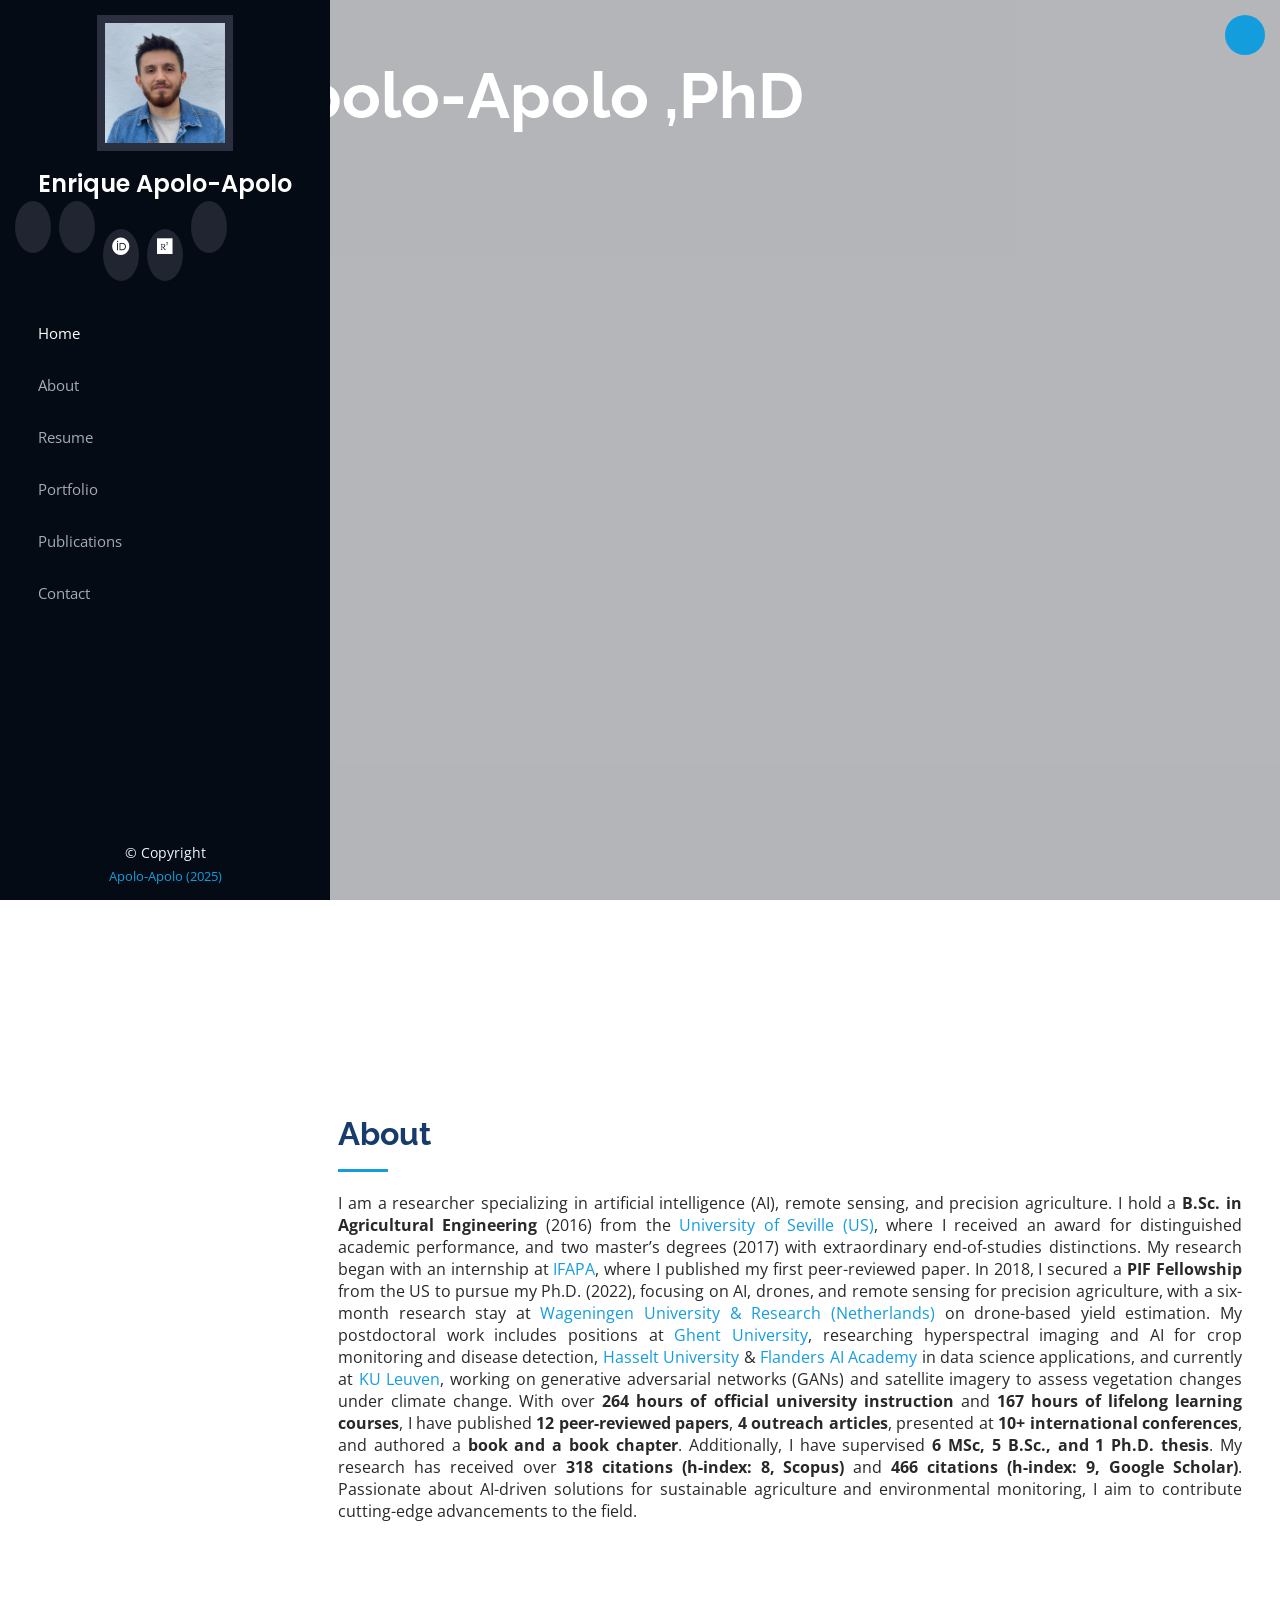
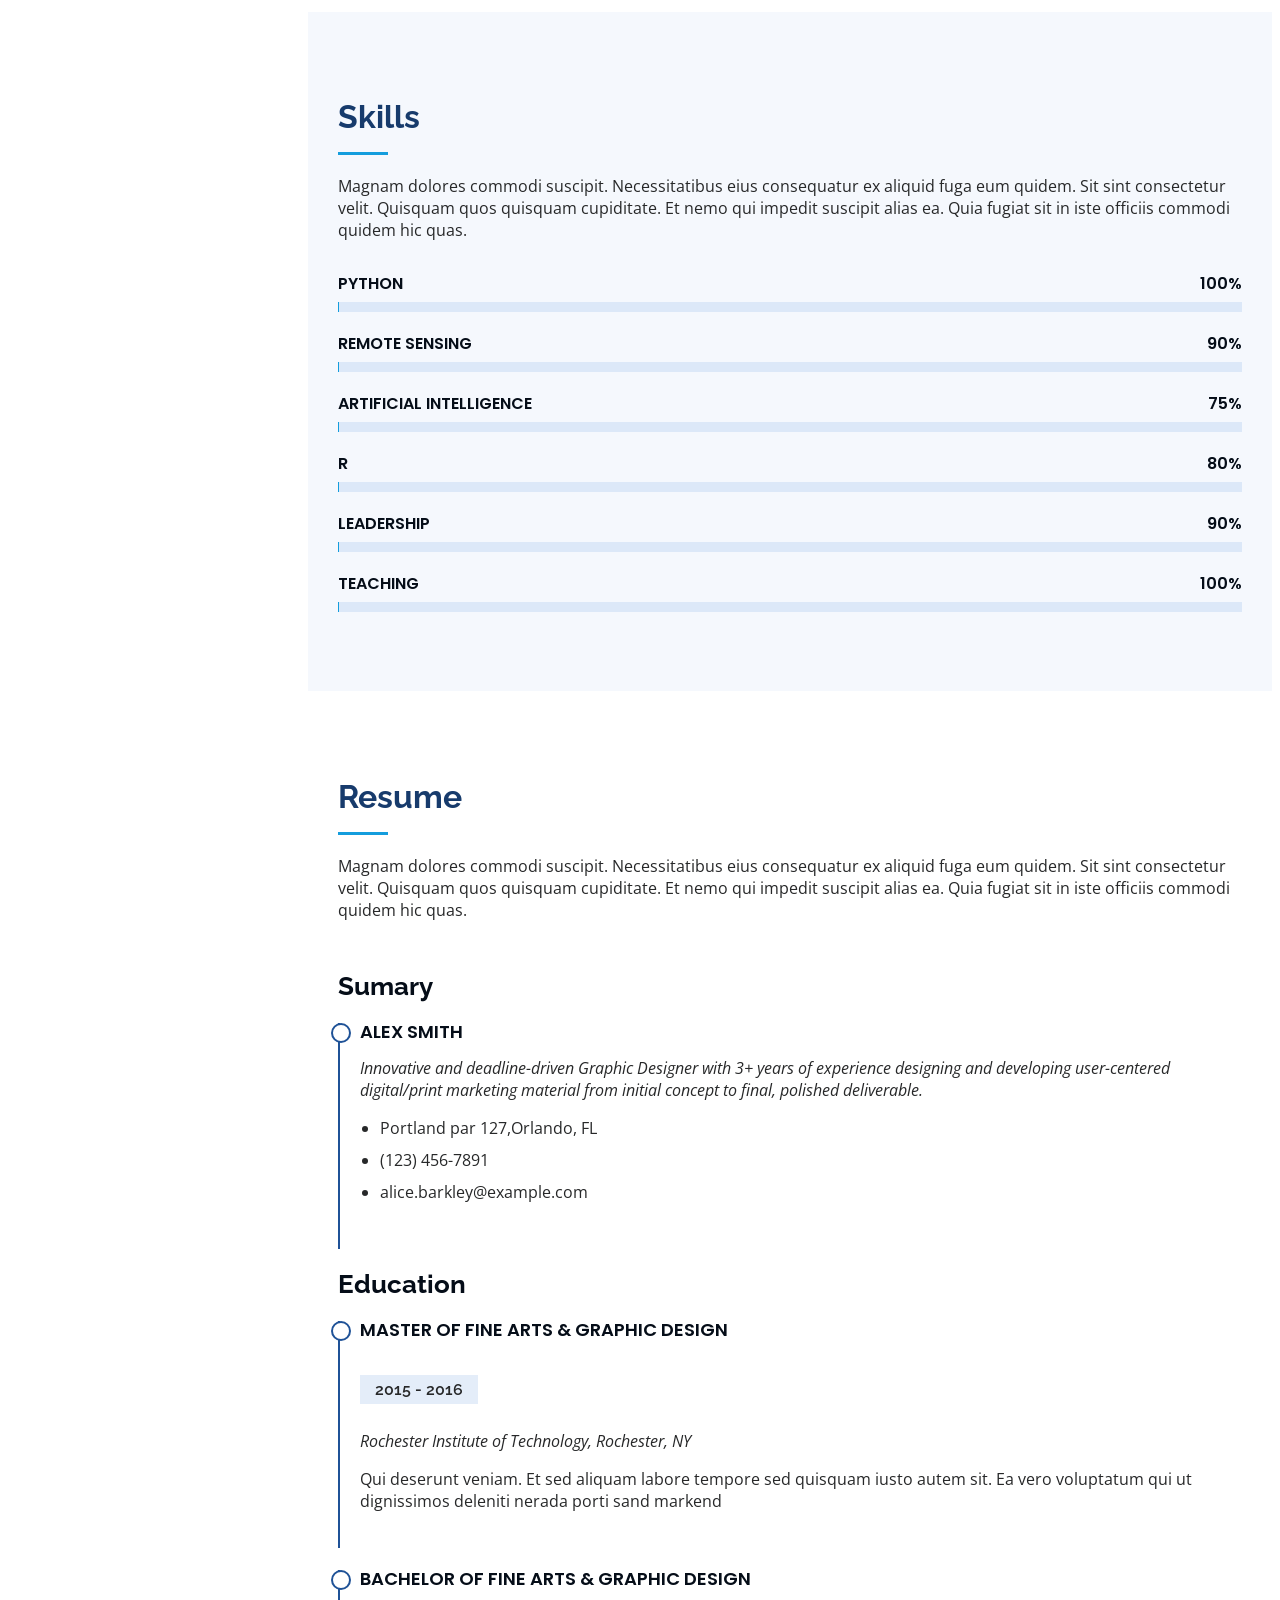
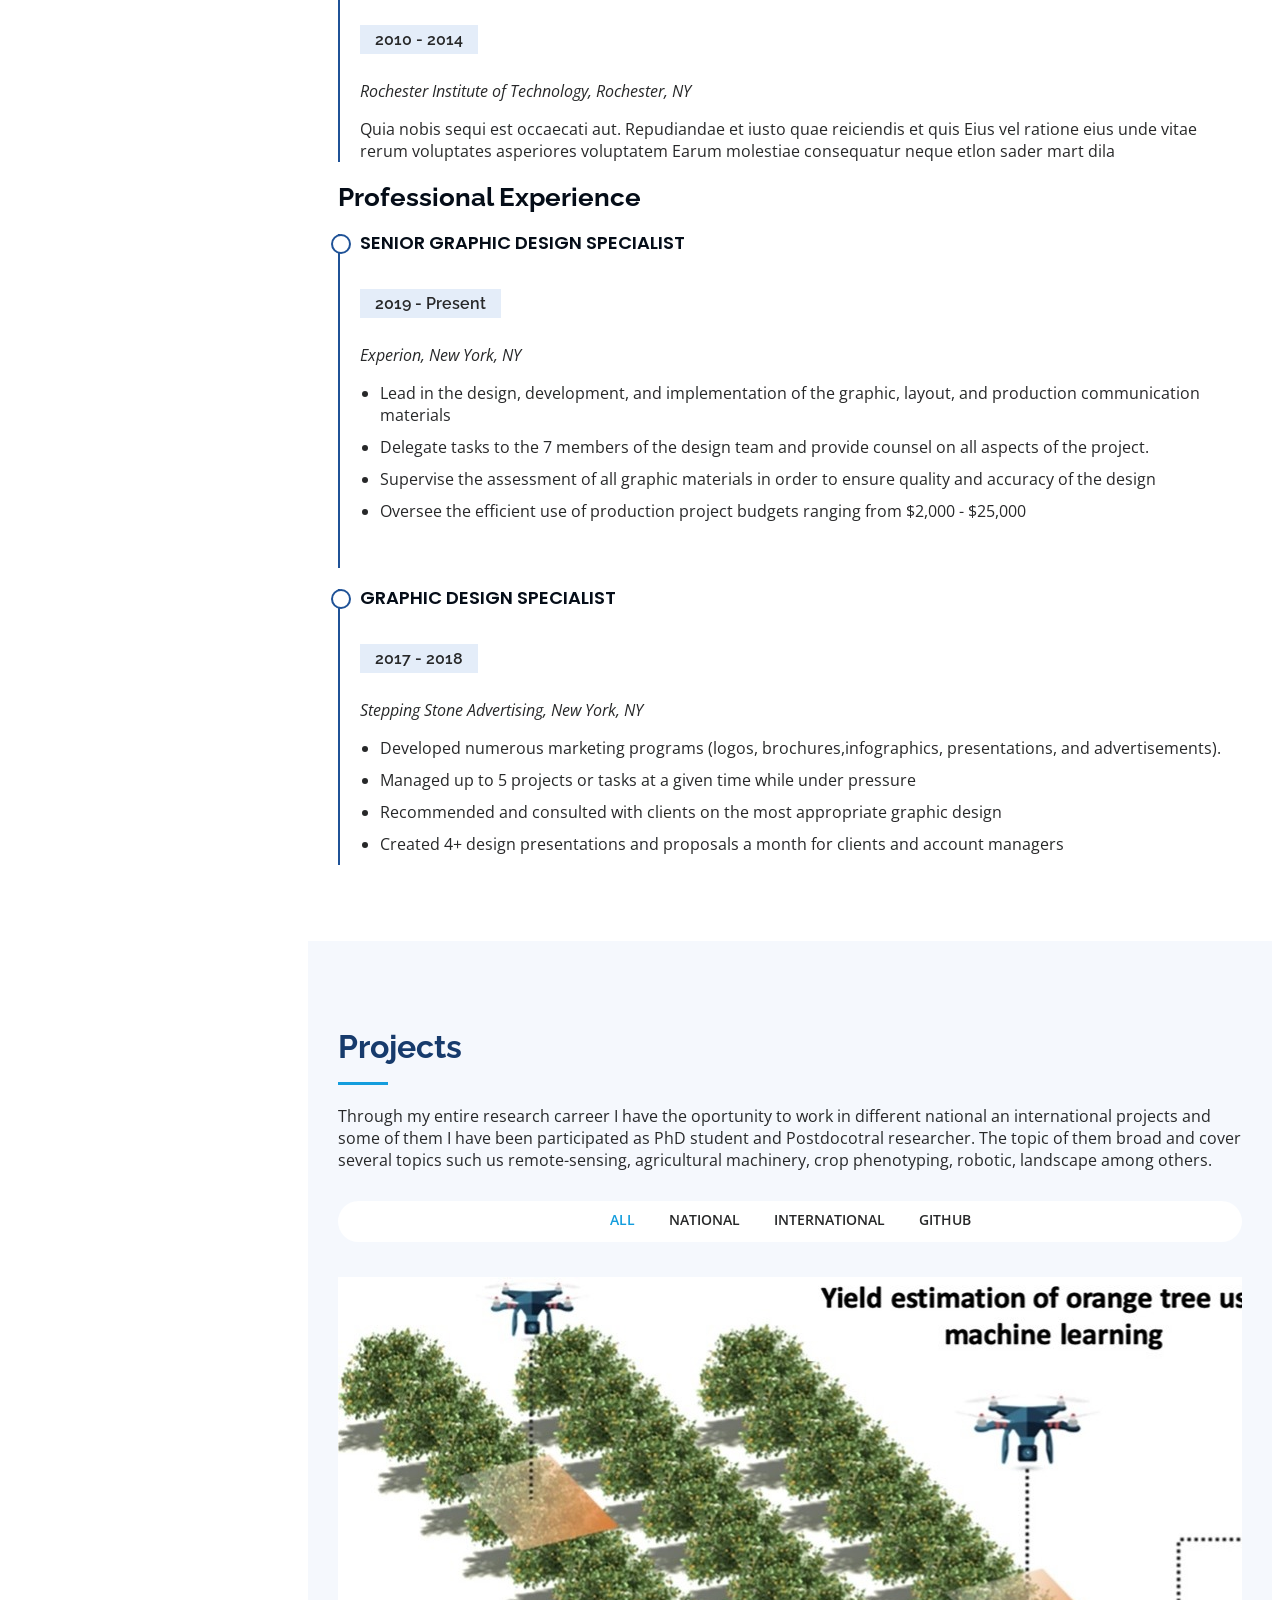
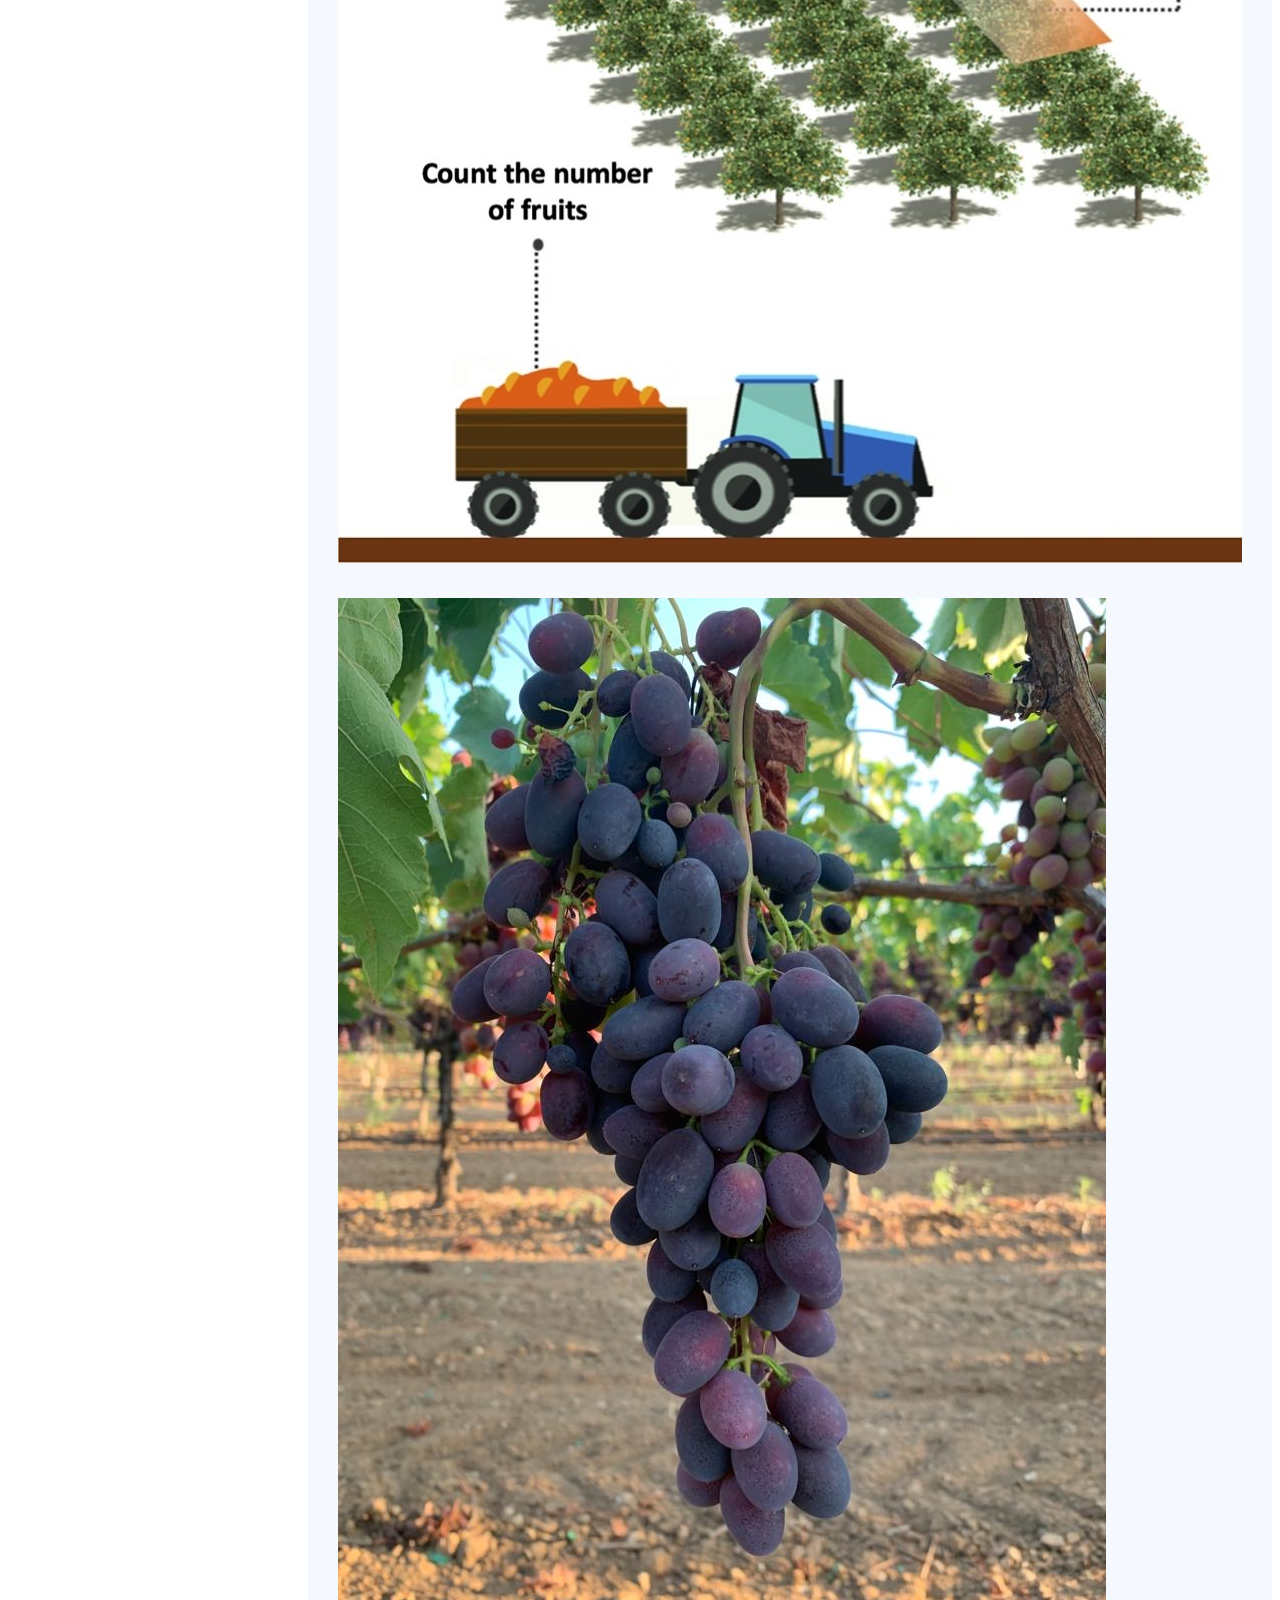
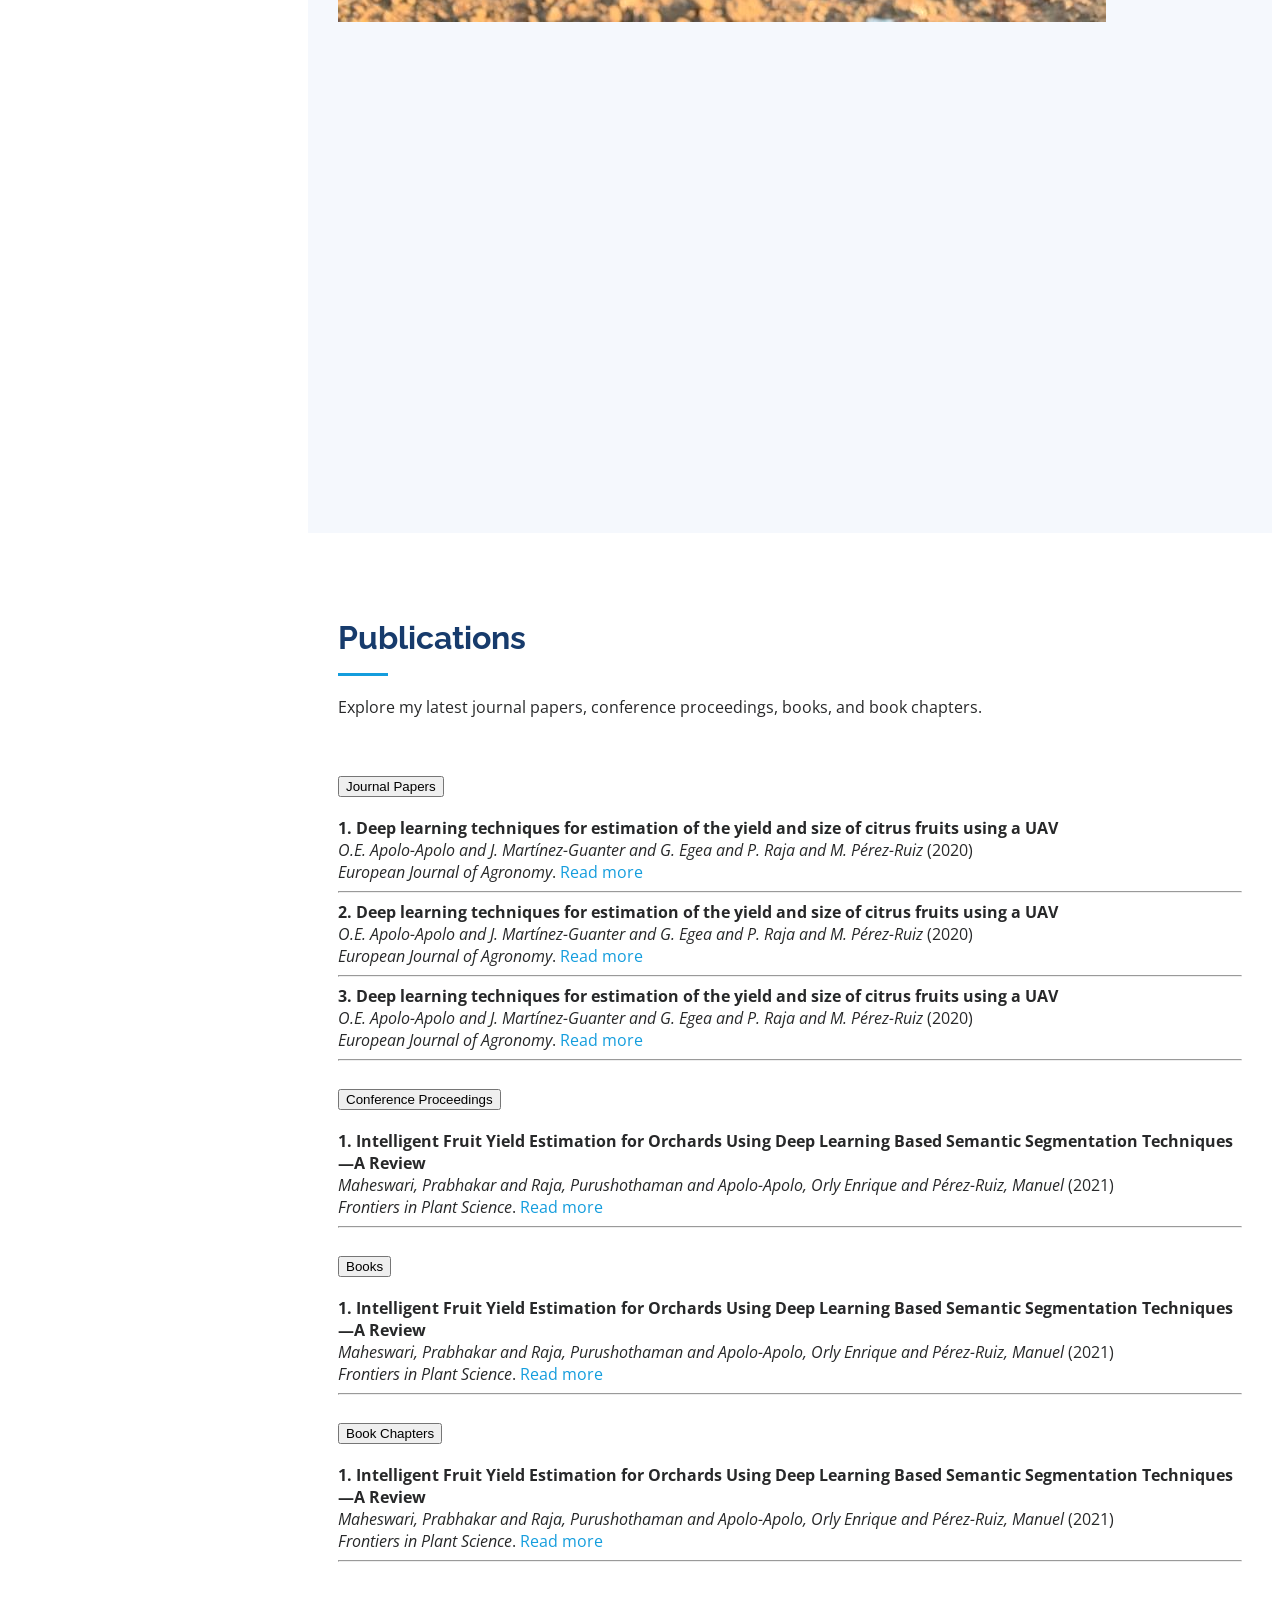
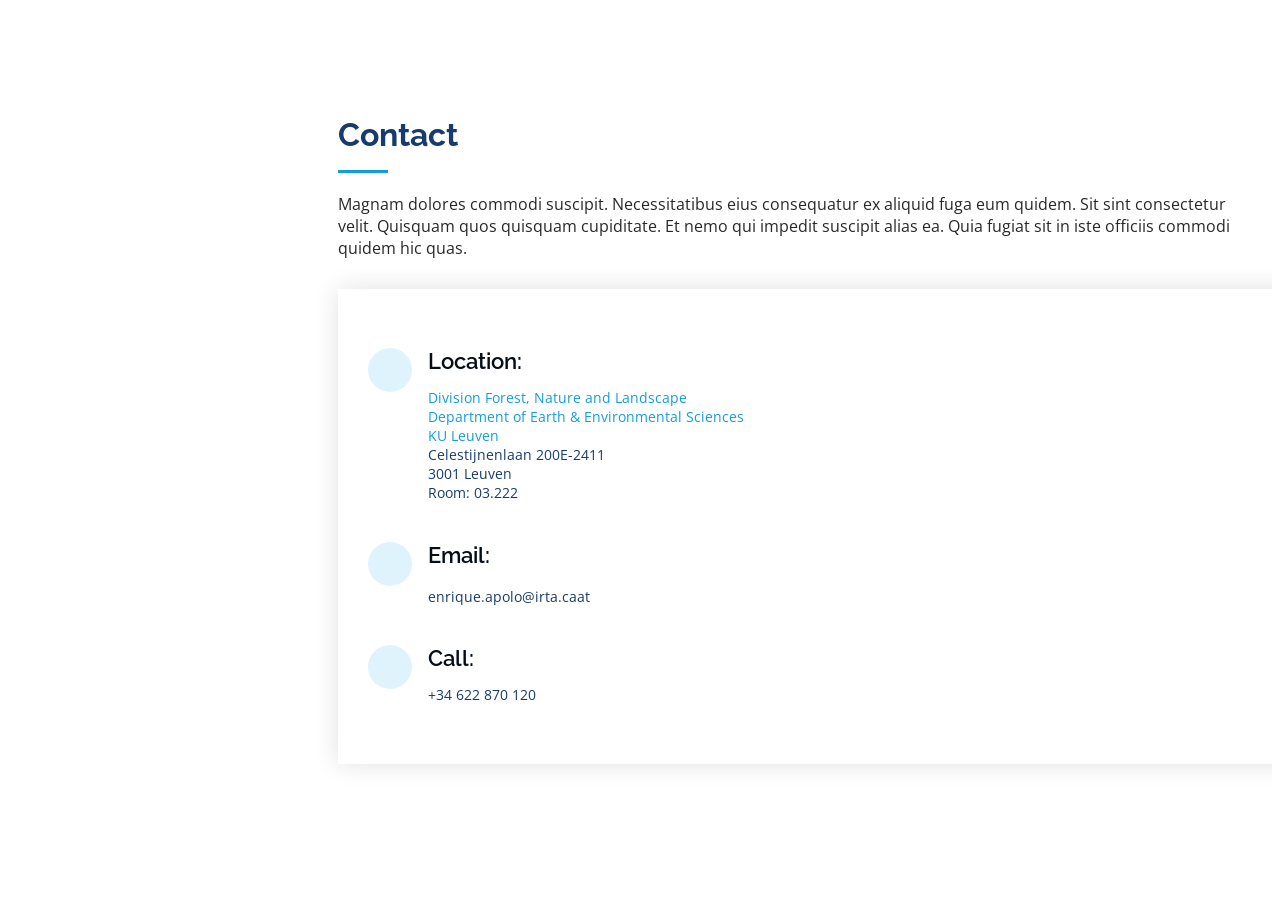
==== commit 110c5052: "Update" ====
--- a/index.html
+++ b/index.html
@@ -1,119 +1,110 @@
 <!DOCTYPE html>
+
+<link href="https://cdn.jsdelivr.net/npm/bootstrap-icons@1.7.0/font-icons.min.css" rel="stylesheet">
+<!-- FontAwesome (for ORCID & ResearchGate) -->
+<link rel="stylesheet" href="https://cdnjs.cloudflare.com/ajax/libs/font-awesome/6.4.2/css/all.min.css">
+<!-- Academicons (for Google Scholar) -->
+<link rel="stylesheet" href="https://cdnjs.cloudflare.com/ajax/libs/academicons/1.9.1/css/academicons.min.css">
+
+<script src="https://stackpath.bootstrapcdn.com/bootstrap/5.1.0/js/bootstrap.bundle.min.js"></script>
+<link rel="stylesheet" href="style.css">
 <html lang="en">
+
 <head>
-  <meta charset="utf-8" />
-  <meta content="width=device-width, initial-scale=1.0" name="viewport" />
-
-  <title>Enrique Apolo-Apolo — Research</title>
-  <meta name="description" content="AI, Remote Sensing & Precision Agriculture. Research, projects, publications and contact." />
-  <meta name="keywords" content="remote sensing, precision agriculture, AI, hyperspectral, satellite, GANs, UAV, deep learning" />
+  <meta charset="utf-8">
+  <meta content="width=device-width, initial-scale=1.0" name="viewport">
+
+  <title>Apolo-Apolo</title>
+  <meta content="" name="description">
+  <meta content="" name="keywords">
 
   <!-- Favicons -->
-  <link rel="icon" type="image/x-icon" href="assets/img/favicon.ico" />
-  <link href="assets/img/apple-touch-icon.png" rel="apple-touch-icon" />
-
-  <!-- Icons -->
-  <link href="https://cdn.jsdelivr.net/npm/bootstrap-icons@1.7.0/font-icons.min.css" rel="stylesheet" />
-  <link rel="stylesheet" href="https://cdnjs.cloudflare.com/ajax/libs/font-awesome/6.4.2/css/all.min.css" />
-  <link rel="stylesheet" href="https://cdnjs.cloudflare.com/ajax/libs/academicons/1.9.1/css/academicons.min.css" />
+<link rel="icon" type="image/x-icon" href="assets/img/favicon.ico">
+
+  <link href="assets/img/apple-touch-icon.png" >
 
   <!-- Google Fonts -->
-  <link href="https://fonts.googleapis.com/css?family=Open+Sans:300,400,600,700|Raleway:300,400,500,600,700|Poppins:300,400,500,600,700" rel="stylesheet" />
+  <link href="https://fonts.googleapis.com/css?family=Open+Sans:300,300i,400,400i,600,600i,700,700i|Raleway:300,300i,400,400i,500,500i,600,600i,700,700i|Poppins:300,300i,400,400i,500,500i,600,600i,700,700i" rel="stylesheet">
 
   <!-- Vendor CSS Files -->
-  <link href="assets/vendor/aos/aos.css" rel="stylesheet" />
-  <link href="assets/vendor/bootstrap/css/bootstrap.min.css" rel="stylesheet" />
-  <link href="assets/vendor/bootstrap-icons/bootstrap-icons.css" rel="stylesheet" />
-  <link href="assets/vendor/boxicons/css/boxicons.min.css" rel="stylesheet" />
-  <link href="assets/vendor/glightbox/css/glightbox.min.css" rel="stylesheet" />
-  <link href="assets/vendor/swiper/swiper-bundle.min.css" rel="stylesheet" />
+  <link href="assets/vendor/aos/aos.css" rel="stylesheet">
+  <link href="assets/vendor/bootstrap/css/bootstrap.min.css" rel="stylesheet">
+  <link href="assets/vendor/bootstrap-icons/bootstrap-icons.css" rel="stylesheet">
+  <link href="assets/vendor/boxicons/css/boxicons.min.css" rel="stylesheet">
+  <link href="assets/vendor/glightbox/css/glightbox.min.css" rel="stylesheet">
+  <link href="assets/vendor/swiper/swiper-bundle.min.css" rel="stylesheet">
 
   <!-- Template Main CSS File -->
-  <link href="assets/css/style.css" rel="stylesheet" />
-
-  <!-- Your overrides -->
-  <link rel="stylesheet" href="style.css" />
+  <link href="assets/css/style.css" rel="stylesheet">
+
+  <!-- =======================================================
+  * Template Name: iPortfolio
+  * Updated: Jan 29 2024 with Bootstrap v5.3.2
+  * Template URL: https://bootstrapmade.com/iportfolio-bootstrap-portfolio-websites-template/
+  * Author: BootstrapMade.com
+  * License: https://bootstrapmade.com/license/
+  ======================================================== -->
 </head>
 
 <body>
 
-  <!-- ======= Mobile nav toggle button ======= -->
-  <i class="bi bi-list mobile-nav-toggle d-xl-none"></i>
-
-  <!-- ======= Header ======= -->
-  <header id="header">
-    <div class="d-flex flex-column">
-
-      <div class="profile">
-        <img src="assets/img/profile-img.jpg" alt="Profile photo" class="img-fluid rounded-circle" />
-        <h1 class="text-light"><a href="index.html">Enrique Apolo-Apolo</a></h1>
-
-        <div class="social-links mt-3 text-center">
-          <a href="https://x.com/Quiqueapolo" class="twitter" target="_blank" rel="noreferrer">
-            <i class="bx bxl-twitter"></i>
-          </a>
-          <a href="https://www.linkedin.com/in/enrique-apolo-apolo-phd-148b07b4/" class="linkedin" target="_blank" rel="noreferrer">
-            <i class="bx bxl-linkedin"></i>
-          </a>
-          <a href="https://orcid.org/0000-0001-8311-0579" class="orcid" target="_blank" rel="noreferrer" aria-label="ORCID">
-            <i class="fab fa-orcid"></i>
-          </a>
-          <a href="https://www.researchgate.net/profile/Enrique-Apolo-Apolo" class="researchgate" target="_blank" rel="noreferrer" aria-label="ResearchGate">
-            <i class="fab fa-researchgate"></i>
-          </a>
-          <a href="https://scholar.google.com/citations?user=8chlzsIAAAAJ&hl=en" class="google-scholar" target="_blank" rel="noreferrer" aria-label="Google Scholar">
-            <i class="ai ai-google-scholar"></i>
-          </a>
-        </div>
-      </div>
+<!-- ======= Mobile nav toggle button ======= -->
+<i class="bi bi-list mobile-nav-toggle d-xl-none"></i>
+
+<!-- ======= Header ======= -->
+<header id="header">
+ 
+        <div class="profile">
+            <img src="assets/img/profile-img.jpg" alt="" class="img-fluid rounded-circle">
+            <h1 class="text-light"><a href="index.html">Enrique Apolo-Apolo</a></h1>
+            <div class="social-links mt-3 text-center">
+                <!-- Twitter -->
+                <a href="https://x.com/Quiqueapolo" class="twitter" target="_blank">
+                    <i class="bx bxl-twitter"></i>
+                </a>
+
+                <!-- LinkedIn -->
+                <a href="https://www.linkedin.com/in/enrique-apolo-apolo-phd-148b07b4/" class="linkedin" target="_blank">
+                    <i class="bx bxl-linkedin"></i>
+                </a>
+                  <a href="https://orcid.org/0000-0001-8311-0579" class="orcid" target="_blank">
+                    <i class="fab fa-orcid"></i>
+                </a>
+
+                                <!-- ResearchGate -->
+                <a href="https://www.researchgate.net/profile/Enrique-Apolo-Apolo" class="researchgate" target="_blank">
+                    <i class="fab fa-researchgate"></i>
+                </a>
+
+                                <!-- Google Scholar -->
+                <a href="https://scholar.google.com/citations?user=8chlzsIAAAAJ&hl=en" class="google-scholar" target="_blank">
+                    <i class="ai ai-google-scholar"></i>
+                </a>
+
+            </div>
+        </div>
+        </div>
 
       <nav id="navbar" class="nav-menu navbar">
         <ul>
           <li><a href="#hero" class="nav-link scrollto active"><i class="bx bx-home"></i> <span>Home</span></a></li>
           <li><a href="#about" class="nav-link scrollto"><i class="bx bx-user"></i> <span>About</span></a></li>
-          <li><a href="#skills" class="nav-link scrollto"><i class="bx bx-badge-check"></i> <span>Skills</span></a></li>
           <li><a href="#resume" class="nav-link scrollto"><i class="bx bx-file-blank"></i> <span>Resume</span></a></li>
-          <li><a href="#portfolio" class="nav-link scrollto"><i class="bx bx-book-content"></i> <span>Projects</span></a></li>
+          <li><a href="#portfolio" class="nav-link scrollto"><i class="bx bx-book-content"></i> <span>Portfolio</span></a></li>
           <li><a href="#publications" class="nav-link scrollto"><i class="bx bx-server"></i> <span>Publications</span></a></li>
           <li><a href="#contact" class="nav-link scrollto"><i class="bx bx-envelope"></i> <span>Contact</span></a></li>
         </ul>
       </nav><!-- .nav-menu -->
-
     </div>
   </header>
+
   <!-- End Header -->
 
   <!-- ======= Hero Section ======= -->
   <section id="hero" class="d-flex flex-column justify-content-center align-items-center">
     <div class="hero-container" data-aos="fade-in">
-      <h1>Enrique Apolo-Apolo, PhD</h1>
-
-      <p class="hero-lead">
-        AI for <strong>Precision Agriculture</strong> &amp; <strong>Remote Sensing</strong>
-      </p>
-
-      <p class="hero-typed">
-        <span class="typed" data-typed-items="Generative AI (GANs) for satellite imagery,Hyperspectral + ML for crop monitoring & disease detection,Drone-based phenotyping & yield estimation,Teaching & Open Science"></span>
-      </p>
-
-      <div class="hero-cta">
-        <a class="btn-hero primary" href="https://scholar.google.com/citations?user=8chlzsIAAAAJ&hl=en" target="_blank" rel="noreferrer">
-          <i class="ai ai-google-scholar"></i> Google Scholar
-        </a>
-        <!-- Update the CV path to your real PDF file -->
-        <a class="btn-hero" href="assets/docs/CV_Enrique_Apolo_Apolo.pdf" target="_blank" rel="noreferrer">
-          <i class="bi bi-file-earmark-text"></i> Download CV
-        </a>
-        <a class="btn-hero" href="#publications">
-          <i class="bi bi-journal-text"></i> Publications
-        </a>
-      </div>
-
-      <div class="hero-badges">
-        <span class="badge-hero"><i class="bi bi-stars"></i> 12 peer-reviewed papers</span>
-        <span class="badge-hero"><i class="bi bi-quote"></i> 466 citations (GS)</span>
-        <span class="badge-hero"><i class="bi bi-mortarboard"></i> 264h teaching</span>
-      </div>
+      <h1>Enrique Apolo-Apolo ,PhD</h1>
+      <p>I'm <span class="typed" data-typed-items="Researcher, Developer, Professor, Agricultura Engineer"></span></p>
     </div>
   </section>
   <!-- End Hero -->
@@ -121,71 +112,27 @@
   <main id="main">
 
     <!-- ======= About Section ======= -->
-    <section id="about" class="about section-bg">
+    <section id="about" class="about" class= "skills section-bg">
       <div class="container">
 
-        <div class="section-title">
+        <div class="section-title" >
           <h2>About</h2>
-        </div>
-
-        <div style="text-align: justify;">
-          <p>
-            I am a researcher specializing in artificial intelligence (AI), remote sensing, and precision agriculture. I hold a
-            <strong>B.Sc. in Agricultural Engineering</strong> (2016) from the
-            <a href="https://investigacion.us.es/sisius/sis_showpub.php?idpers=25037" target="_blank" rel="noreferrer">University of Seville (US)</a>,
-            where I received an award for distinguished academic performance, and two master’s degrees (2017) with extraordinary end-of-studies distinctions.
-            My research began with an internship at
-            <a href="https://www.juntadeandalucia.es/agriculturaypesca/ifapa/web/" target="_blank" rel="noreferrer">IFAPA</a>,
-            where I published my first peer-reviewed paper. In 2018, I secured a <strong>PIF Fellowship</strong> from the US to pursue my Ph.D. (2022),
-            focusing on AI, drones, and remote sensing for precision agriculture, with a six-month research stay at
-            <a href="https://www.wur.nl/en.htm" target="_blank" rel="noreferrer">Wageningen University &amp; Research</a> (Netherlands)
-            on drone-based yield estimation.
-          </p>
-          <p>
-            My postdoctoral work includes positions at
-            <a href="https://www.ugent.be/en" target="_blank" rel="noreferrer">Ghent University</a>, researching hyperspectral imaging and AI for crop monitoring and disease detection,
-            <a href="https://www.uhasselt.be/en" target="_blank" rel="noreferrer">Hasselt University</a> &amp;
-            <a href="https://www.vaia.be" target="_blank" rel="noreferrer">Flanders AI Academy</a> in data science applications,
-            and currently at <a href="https://www.kuleuven.be/english" target="_blank" rel="noreferrer">KU Leuven</a>,
-            working on generative adversarial networks (GANs) and satellite imagery to assess vegetation changes under climate change.
-          </p>
-          <p>
-            With over <strong>264 hours of official university instruction</strong> and <strong>167 hours of lifelong learning courses</strong>,
-            I have published <strong>12 peer-reviewed papers</strong>, <strong>4 outreach articles</strong>, presented at <strong>10+ international conferences</strong>,
-            and authored a <strong>book and a book chapter</strong>. Additionally, I have supervised <strong>6 MSc, 5 BSc, and 1 PhD thesis</strong>.
-            My research has received over <strong>318 citations (h-index: 8, Scopus)</strong> and <strong>466 citations (h-index: 9, Google Scholar)</strong>.
-            I am passionate about AI-driven solutions for sustainable agriculture and environmental monitoring.
-          </p>
-        </div>
-
-        <!-- Highlights (NEW) -->
-        <div class="row mt-4 gy-3">
-          <div class="col-md-4">
-            <div class="highlight-card">
-              <div class="highlight-icon"><i class="bi bi-broadcast"></i></div>
-              <h4>Remote Sensing</h4>
-              <p>Satellite &amp; UAV data pipelines for crop monitoring, stress and phenology.</p>
-            </div>
-          </div>
-          <div class="col-md-4">
-            <div class="highlight-card">
-              <div class="highlight-icon"><i class="bi bi-cpu"></i></div>
-              <h4>Generative AI</h4>
-              <p>GANs for realistic satellite imagery generation and dataset improvement.</p>
-            </div>
-          </div>
-          <div class="col-md-4">
-            <div class="highlight-card">
-              <div class="highlight-icon"><i class="bi bi-map"></i></div>
-              <h4>Impact</h4>
-              <p>Decision support, mapping and practical agronomy-focused outputs.</p>
-            </div>
-          </div>
-        </div>
-
-      </div>
+
+          <div style="text-align: justify;">
+
+<p>I am a researcher specializing in artificial intelligence (AI), remote sensing, and precision agriculture. I hold a <strong>B.Sc. in Agricultural Engineering</strong> (2016) from the <a href="https://investigacion.us.es/sisius/sis_showpub.php?idpers=25037" target="_blank">University of Seville (US)</a>, where I received an award for distinguished academic performance, and two master’s degrees (2017) with extraordinary end-of-studies distinctions. My research began with an internship at <a href="https://www.juntadeandalucia.es/agriculturaypesca/ifapa/web/" target="_blank">IFAPA</a>, where I published my first peer-reviewed paper. In 2018, I secured a <strong>PIF Fellowship</strong> from the US to pursue my Ph.D. (2022), focusing on AI, drones, and remote sensing for precision agriculture, with a six-month research stay at <a href="https://www.wur.nl/en.htm" target="_blank">Wageningen University & Research (Netherlands)</a> on drone-based yield estimation. My postdoctoral work includes positions at <a href="https://www.ugent.be/en" target="_blank">Ghent University</a>, researching hyperspectral imaging and AI for crop monitoring and disease detection, <a href="https://www.uhasselt.be/en" target="_blank">Hasselt University</a> & <a href="https://www.vaia.be" target="_blank">Flanders AI Academy</a> in data science applications, and currently at <a href="https://www.kuleuven.be/english" target="_blank">KU Leuven</a>, working on generative adversarial networks (GANs) and satellite imagery to assess vegetation changes under climate change. With over <strong>264 hours of official university instruction</strong> and <strong>167 hours of lifelong learning courses</strong>, I have published <strong>12 peer-reviewed papers</strong>, <strong>4 outreach articles</strong>, presented at <strong>10+ international conferences</strong>, and authored a <strong>book and a book chapter</strong>. Additionally, I have supervised <strong>6 MSc, 5 B.Sc., and 1 Ph.D. thesis</strong>. My research has received over <strong>318 citations (h-index: 8, Scopus)</strong> and <strong>466 citations (h-index: 9, Google Scholar)</strong>. Passionate about AI-driven solutions for sustainable agriculture and environmental monitoring, I aim to contribute cutting-edge advancements to the field.</p>
+
+
+
     </section>
+
+
+
+
     <!-- End About Section -->
+
+
+    <!-- End Facts Section -->
 
     <!-- ======= Skills Section ======= -->
     <section id="skills" class="skills section-bg">
@@ -193,9 +140,7 @@
 
         <div class="section-title">
           <h2>Skills</h2>
-          <p>
-            Core skills across AI, remote sensing and applied agronomy, with experience in research, teaching and project delivery.
-          </p>
+          <p>Magnam dolores commodi suscipit. Necessitatibus eius consequatur ex aliquid fuga eum quidem. Sit sint consectetur velit. Quisquam quos quisquam cupiditate. Et nemo qui impedit suscipit alias ea. Quia fugiat sit in iste officiis commodi quidem hic quas.</p>
         </div>
 
         <div class="row skills-content">
@@ -217,9 +162,9 @@
             </div>
 
             <div class="progress">
-              <span class="skill">Artificial intelligence <i class="val">85%</i></span>
+              <span class="skill">Artificial intelligence <i class="val">75%</i></span>
               <div class="progress-bar-wrap">
-                <div class="progress-bar" role="progressbar" aria-valuenow="85" aria-valuemin="0" aria-valuemax="100"></div>
+                <div class="progress-bar" role="progressbar" aria-valuenow="75" aria-valuemin="0" aria-valuemax="100"></div>
               </div>
             </div>
 
@@ -244,7 +189,7 @@
             <div class="progress">
               <span class="skill">Teaching <i class="val">100%</i></span>
               <div class="progress-bar-wrap">
-                <div class="progress-bar" role="progressbar" aria-valuenow="100" aria-valuemin="0" aria-valuemax="100"></div>
+                <div class="progress-bar" role="progressbar" aria-valuenow="55" aria-valuemin="0" aria-valuemax="100"></div>
               </div>
             </div>
 
@@ -253,8 +198,7 @@
         </div>
 
       </div>
-    </section>
-    <!-- End Skills Section -->
+    </section><!-- End Skills Section -->
 
     <!-- ======= Resume Section ======= -->
     <section id="resume" class="resume">
@@ -262,111 +206,76 @@
 
         <div class="section-title">
           <h2>Resume</h2>
-          <p>
-            Academic and professional experience across AI, remote sensing, hyperspectral imaging and applied data science in agriculture.
-          </p>
+          <p>Magnam dolores commodi suscipit. Necessitatibus eius consequatur ex aliquid fuga eum quidem. Sit sint consectetur velit. Quisquam quos quisquam cupiditate. Et nemo qui impedit suscipit alias ea. Quia fugiat sit in iste officiis commodi quidem hic quas.</p>
         </div>
 
         <div class="row">
           <div class="col-lg-6" data-aos="fade-up">
-
-            <h3 class="resume-title">Summary</h3>
+            <h3 class="resume-title">Sumary</h3>
             <div class="resume-item pb-0">
-              <h4>Enrique Apolo-Apolo</h4>
-              <p>
-                <em>
-                  Researcher in AI, remote sensing and precision agriculture with experience across academia and applied data science.
-                  Interested in generative models, hyperspectral imaging and satellite-based monitoring under climate change.
-                </em>
-              </p>
+              <h4>Alex Smith</h4>
+              <p><em>Innovative and deadline-driven Graphic Designer with 3+ years of experience designing and developing user-centered digital/print marketing material from initial concept to final, polished deliverable.</em></p>
               <ul>
-                <li>KU Leuven — Division Forest, Nature and Landscape</li>
-                <li>Leuven, Belgium</li>
-                <li>enrique.apolo@kuleuven.be</li>
+                <li>Portland par 127,Orlando, FL</li>
+                <li>(123) 456-7891</li>
+                <li>alice.barkley@example.com</li>
               </ul>
             </div>
 
             <h3 class="resume-title">Education</h3>
-
             <div class="resume-item">
-              <h4>Ph.D. in (AI, Drones &amp; Remote Sensing for Precision Agriculture)</h4>
-              <h5>2022</h5>
-              <p><em>University of Seville (US), Spain</em></p>
-              <p>Thesis focused on AI, UAVs and remote sensing for precision agriculture.</p>
-            </div>
-
+              <h4>Master of Fine Arts &amp; Graphic Design</h4>
+              <h5>2015 - 2016</h5>
+              <p><em>Rochester Institute of Technology, Rochester, NY</em></p>
+              <p>Qui deserunt veniam. Et sed aliquam labore tempore sed quisquam iusto autem sit. Ea vero voluptatum qui ut dignissimos deleniti nerada porti sand markend</p>
+            </div>
             <div class="resume-item">
-              <h4>Master’s Degrees (2x) — Extraordinary End-of-Studies Distinctions</h4>
-              <h5>2017</h5>
-              <p><em>University of Seville (US), Spain</em></p>
-              <p>Advanced training in engineering and applied methods for agricultural systems.</p>
-            </div>
-
-            <div class="resume-item">
-              <h4>B.Sc. in Agricultural Engineering</h4>
-              <h5>2016</h5>
-              <p><em>University of Seville (US), Spain</em></p>
-              <p>Awarded for distinguished academic performance.</p>
-            </div>
-
-          </div>
-
+              <h4>Bachelor of Fine Arts &amp; Graphic Design</h4>
+              <h5>2010 - 2014</h5>
+              <p><em>Rochester Institute of Technology, Rochester, NY</em></p>
+              <p>Quia nobis sequi est occaecati aut. Repudiandae et iusto quae reiciendis et quis Eius vel ratione eius unde vitae rerum voluptates asperiores voluptatem Earum molestiae consequatur neque etlon sader mart dila</p>
+            </div>
+          </div>
           <div class="col-lg-6" data-aos="fade-up" data-aos-delay="100">
             <h3 class="resume-title">Professional Experience</h3>
-
             <div class="resume-item">
-              <h4>Postdoctoral Researcher — Generative AI &amp; Satellite Remote Sensing</h4>
-              <h5>Current</h5>
-              <p><em>KU Leuven, Belgium</em></p>
+              <h4>Senior graphic design specialist</h4>
+              <h5>2019 - Present</h5>
+              <p><em>Experion, New York, NY </em></p>
               <ul>
-                <li>GAN-based approaches for satellite imagery to assess vegetation change under climate change.</li>
-                <li>Data pipelines and evaluation for realistic generation and analysis.</li>
+                <li>Lead in the design, development, and implementation of the graphic, layout, and production communication materials</li>
+                <li>Delegate tasks to the 7 members of the design team and provide counsel on all aspects of the project. </li>
+                <li>Supervise the assessment of all graphic materials in order to ensure quality and accuracy of the design</li>
+                <li>Oversee the efficient use of production project budgets ranging from $2,000 - $25,000</li>
               </ul>
             </div>
-
             <div class="resume-item">
-              <h4>Postdoctoral Researcher — Hyperspectral Imaging &amp; AI</h4>
-              <h5>Previous</h5>
-              <p><em>Ghent University, Belgium</em></p>
+              <h4>Graphic design specialist</h4>
+              <h5>2017 - 2018</h5>
+              <p><em>Stepping Stone Advertising, New York, NY</em></p>
               <ul>
-                <li>Hyperspectral + ML methods for crop monitoring and disease detection.</li>
+                <li>Developed numerous marketing programs (logos, brochures,infographics, presentations, and advertisements).</li>
+                <li>Managed up to 5 projects or tasks at a given time while under pressure</li>
+                <li>Recommended and consulted with clients on the most appropriate graphic design</li>
+                <li>Created 4+ design presentations and proposals a month for clients and account managers</li>
               </ul>
             </div>
-
-            <div class="resume-item">
-              <h4>Data Science Applications</h4>
-              <h5>Previous</h5>
-              <p><em>Hasselt University &amp; Flanders AI Academy, Belgium</em></p>
-              <ul>
-                <li>Applied data science work and training initiatives.</li>
-              </ul>
-            </div>
-
-            <div class="resume-item">
-              <h4>Research Stay — Drone-based Yield Estimation</h4>
-              <h5>6 months</h5>
-              <p><em>Wageningen University &amp; Research, Netherlands</em></p>
-              <ul>
-                <li>UAV-based modeling for yield estimation and phenotyping.</li>
-              </ul>
-            </div>
-
           </div>
         </div>
 
       </div>
     </section>
+
+
     <!-- End Resume Section -->
 
-    <!-- ======= Portfolio / Projects Section ======= -->
+    <!-- ======= Portfolio Section ======= -->
     <section id="portfolio" class="portfolio section-bg">
       <div class="container">
 
         <div class="section-title">
           <h2>Projects</h2>
-          <p>
-            Selected projects across remote sensing, agricultural machinery, crop phenotyping, robotics, and landscape monitoring.
-          </p>
+          <p>Through my entire research carreer I have the oportunity to work in different national an international projects and some of them I have been participated as PhD student and Postdocotral researcher. The topic of them broad and cover several topics such us remote-sensing, agricultural machinery, crop phenotyping, robotic, landscape among others.</p>
         </div>
 
         <div class="row" data-aos="fade-up">
@@ -376,6 +285,9 @@
               <li data-filter=".filter-app">National</li>
               <li data-filter=".filter-card">International</li>
               <li data-filter=".filter-web">GitHub</li>
+
+
+
             </ul>
           </div>
         </div>
@@ -384,20 +296,19 @@
 
           <div class="col-lg-4 col-md-6 portfolio-item filter-app">
             <div class="portfolio-wrap">
-              <img src="assets/img/portfolio/dronfruit.project.jpg" class="img-fluid" alt="Project cover" />
-              <div class="portfolio-links">
-                <a href="assets/img/portfolio/dronfruit.project.jpg" data-gallery="portfolioGallery" class="portfolio-lightbox" title="Research project"><i class="bx bx-plus"></i></a>
+              <img src="assets/img/portfolio/dronfruit.project.jpg" class="img-fluid" alt="">
+              <div class="portfolio-links">
+                <a href="assets/img/portfolio/dronfruit.project.jpg" data-gallery="portfolioGallery" class="portfolio-lightbox" title="Proyecto de investigación"><i class="bx bx-plus"></i></a>
                 <a href="poshmyco.html" title="More Details"><i class="bx bx-link"></i></a>
               </div>
             </div>
           </div>
 
-          <!-- Keep your existing items, but replace placeholder images/pages when ready -->
           <div class="col-lg-4 col-md-6 portfolio-item filter-web">
             <div class="portfolio-wrap">
-              <img src="assets/img/portfolio/portfolio-2.jpg" class="img-fluid" alt="GitHub project" />
-              <div class="portfolio-links">
-                <a href="assets/img/portfolio/portfolio-2.jpg" data-gallery="portfolioGallery" class="portfolio-lightbox" title="GitHub project"><i class="bx bx-plus"></i></a>
+              <img src="assets/img/portfolio/portfolio-2.jpg" class="img-fluid" alt="">
+              <div class="portfolio-links">
+                <a href="assets/img/portfolio/portfolio-2.jpg" data-gallery="portfolioGallery" class="portfolio-lightbox" title="Web 3"><i class="bx bx-plus"></i></a>
                 <a href="portfolio-details.html" title="More Details"><i class="bx bx-link"></i></a>
               </div>
             </div>
@@ -405,9 +316,9 @@
 
           <div class="col-lg-4 col-md-6 portfolio-item filter-web">
             <div class="portfolio-wrap">
-              <img src="assets/img/portfolio/portfolio-3.jpg" class="img-fluid" alt="GitHub project" />
-              <div class="portfolio-links">
-                <a href="assets/img/portfolio/portfolio-3.jpg" data-gallery="portfolioGallery" class="portfolio-lightbox" title="GitHub project"><i class="bx bx-plus"></i></a>
+              <img src="assets/img/portfolio/portfolio-3.jpg" class="img-fluid" alt="">
+              <div class="portfolio-links">
+                <a href="assets/img/portfolio/portfolio-3.jpg" data-gallery="portfolioGallery" class="portfolio-lightbox" title="App 2"><i class="bx bx-plus"></i></a>
                 <a href="portfolio-details.html" title="More Details"><i class="bx bx-link"></i></a>
               </div>
             </div>
@@ -415,9 +326,19 @@
 
           <div class="col-lg-4 col-md-6 portfolio-item filter-card">
             <div class="portfolio-wrap">
-              <img src="assets/img/portfolio/portfolio-4.jpg" class="img-fluid" alt="International project" />
-              <div class="portfolio-links">
-                <a href="assets/img/portfolio/portfolio-4.jpg" data-gallery="portfolioGallery" class="portfolio-lightbox" title="International project"><i class="bx bx-plus"></i></a>
+              <img src="assets/img/portfolio/portfolio-4.jpg" class="img-fluid" alt="">
+              <div class="portfolio-links">
+                <a href="assets/img/portfolio/portfolio-4.jpg" data-gallery="portfolioGallery" class="portfolio-lightbox" title="Card 2"><i class="bx bx-plus"></i></a>
+                <a href="portfolio-details.html" title="More Details"><i class="bx bx-link"></i></a>
+              </div>
+            </div>
+          </div>
+
+                    <div class="col-lg-4 col-md-6 portfolio-item filter-card">
+            <div class="portfolio-wrap">
+              <img src="assets/img/portfolio/portfolio-4.jpg" class="img-fluid" alt="">
+              <div class="portfolio-links">
+                <a href="assets/img/portfolio/portfolio-4.jpg" data-gallery="portfolioGallery" class="portfolio-lightbox" title="Card 2"><i class="bx bx-plus"></i></a>
                 <a href="portfolio-details.html" title="More Details"><i class="bx bx-link"></i></a>
               </div>
             </div>
@@ -425,9 +346,9 @@
 
           <div class="col-lg-4 col-md-6 portfolio-item filter-web">
             <div class="portfolio-wrap">
-              <img src="assets/img/portfolio/portfolio-5.jpg" class="img-fluid" alt="GitHub project" />
-              <div class="portfolio-links">
-                <a href="assets/img/portfolio/portfolio-5.jpg" data-gallery="portfolioGallery" class="portfolio-lightbox" title="GitHub project"><i class="bx bx-plus"></i></a>
+              <img src="assets/img/portfolio/portfolio-5.jpg" class="img-fluid" alt="">
+              <div class="portfolio-links">
+                <a href="assets/img/portfolio/portfolio-5.jpg" data-gallery="portfolioGallery" class="portfolio-lightbox" title="Web 2"><i class="bx bx-plus"></i></a>
                 <a href="portfolio-details.html" title="More Details"><i class="bx bx-link"></i></a>
               </div>
             </div>
@@ -435,9 +356,9 @@
 
           <div class="col-lg-4 col-md-6 portfolio-item filter-web">
             <div class="portfolio-wrap">
-              <img src="assets/img/portfolio/portfolio-6.jpg" class="img-fluid" alt="GitHub project" />
-              <div class="portfolio-links">
-                <a href="assets/img/portfolio/portfolio-6.jpg" data-gallery="portfolioGallery" class="portfolio-lightbox" title="GitHub project"><i class="bx bx-plus"></i></a>
+              <img src="assets/img/portfolio/portfolio-6.jpg" class="img-fluid" alt="">
+              <div class="portfolio-links">
+                <a href="assets/img/portfolio/portfolio-6.jpg" data-gallery="portfolioGallery" class="portfolio-lightbox" title="App 3"><i class="bx bx-plus"></i></a>
                 <a href="portfolio-details.html" title="More Details"><i class="bx bx-link"></i></a>
               </div>
             </div>
@@ -445,9 +366,9 @@
 
           <div class="col-lg-4 col-md-6 portfolio-item filter-card">
             <div class="portfolio-wrap">
-              <img src="assets/img/portfolio/portfolio-7.jpg" class="img-fluid" alt="International project" />
-              <div class="portfolio-links">
-                <a href="assets/img/portfolio/portfolio-7.jpg" data-gallery="portfolioGallery" class="portfolio-lightbox" title="International project"><i class="bx bx-plus"></i></a>
+              <img src="assets/img/portfolio/portfolio-7.jpg" class="img-fluid" alt="">
+              <div class="portfolio-links">
+                <a href="assets/img/portfolio/portfolio-7.jpg" data-gallery="portfolioGallery" class="portfolio-lightbox" title="Card 1"><i class="bx bx-plus"></i></a>
                 <a href="portfolio-details.html" title="More Details"><i class="bx bx-link"></i></a>
               </div>
             </div>
@@ -455,9 +376,9 @@
 
           <div class="col-lg-4 col-md-6 portfolio-item filter-card">
             <div class="portfolio-wrap">
-              <img src="assets/img/portfolio/portfolio-8.jpg" class="img-fluid" alt="International project" />
-              <div class="portfolio-links">
-                <a href="assets/img/portfolio/portfolio-8.jpg" data-gallery="portfolioGallery" class="portfolio-lightbox" title="International project"><i class="bx bx-plus"></i></a>
+              <img src="assets/img/portfolio/portfolio-8.jpg" class="img-fluid" alt="">
+              <div class="portfolio-links">
+                <a href="assets/img/portfolio/portfolio-8.jpg" data-gallery="portfolioGallery" class="portfolio-lightbox" title="Card 3"><i class="bx bx-plus"></i></a>
                 <a href="portfolio-details.html" title="More Details"><i class="bx bx-link"></i></a>
               </div>
             </div>
@@ -465,9 +386,9 @@
 
           <div class="col-lg-4 col-md-6 portfolio-item filter-web">
             <div class="portfolio-wrap">
-              <img src="assets/img/portfolio/portfolio-9.jpg" class="img-fluid" alt="GitHub project" />
-              <div class="portfolio-links">
-                <a href="assets/img/portfolio/portfolio-9.jpg" data-gallery="portfolioGallery" class="portfolio-lightbox" title="GitHub project"><i class="bx bx-plus"></i></a>
+              <img src="assets/img/portfolio/portfolio-9.jpg" class="img-fluid" alt="">
+              <div class="portfolio-links">
+                <a href="assets/img/portfolio/portfolio-9.jpg" data-gallery="portfolioGallery" class="portfolio-lightbox" title="Web 3"><i class="bx bx-plus"></i></a>
                 <a href="portfolio-details.html" title="More Details"><i class="bx bx-link"></i></a>
               </div>
             </div>
@@ -477,184 +398,187 @@
 
       </div>
     </section>
+
+
     <!-- End Portfolio Section -->
 
-    <!-- ======= Publications Section ======= -->
-    <section id="publications" class="publications py-5">
-      <div class="container">
+<!-- ======= Publications Section ======= -->
+<section id="publications" class="publications py-5">
+    <div class="container">
         <div class="section-title text-center mb-4">
-          <h2>Publications</h2>
-          <p>Explore my latest journal papers, conference proceedings, books, and book chapters.</p>
+            <h2>Publications</h2>
+            <p>Explore my latest journal papers, conference proceedings, books, and book chapters.</p>
         </div>
 
         <div class="accordion" id="publicationsAccordion">
 
-          <div class="accordion-item">
-            <h2 class="accordion-header" id="headingJournalPapers">
-              <button class="accordion-button collapsed" type="button" data-bs-toggle="collapse" data-bs-target="#collapseJournalPapers">
-                <i class="bi bi-journal-text"></i> Journal Papers
-              </button>
-            </h2>
-            <div id="collapseJournalPapers" class="accordion-collapse collapse">
-              <div class="accordion-body">Loading journal papers...</div>
-            </div>
-          </div>
-
-          <div class="accordion-item">
-            <h2 class="accordion-header" id="headingConferenceProceedings">
-              <button class="accordion-button collapsed" type="button" data-bs-toggle="collapse" data-bs-target="#collapseConferenceProceedings">
-                <i class="bi bi-card-list"></i> Conference Proceedings
-              </button>
-            </h2>
-            <div id="collapseConferenceProceedings" class="accordion-collapse collapse">
-              <div class="accordion-body">Loading conference proceedings...</div>
-            </div>
-          </div>
-
-          <div class="accordion-item">
-            <h2 class="accordion-header" id="headingBooks">
-              <button class="accordion-button collapsed" type="button" data-bs-toggle="collapse" data-bs-target="#collapseBooks">
-                <i class="bi bi-book"></i> Books
-              </button>
-            </h2>
-            <div id="collapseBooks" class="accordion-collapse collapse">
-              <div class="accordion-body">Loading books...</div>
-            </div>
-          </div>
-
-          <div class="accordion-item">
-            <h2 class="accordion-header" id="headingBookChapters">
-              <button class="accordion-button collapsed" type="button" data-bs-toggle="collapse" data-bs-target="#collapseBookChapters">
-                <i class="bi bi-book-half"></i> Book Chapters
-              </button>
-            </h2>
-            <div id="collapseBookChapters" class="accordion-collapse collapse">
-              <div class="accordion-body">Loading book chapters...</div>
-            </div>
-          </div>
-
-        </div>
-
-        <div class="text-center mt-4">
-          <a class="btn btn-outline-primary" href="https://scholar.google.com/citations?user=8chlzsIAAAAJ&hl=en" target="_blank" rel="noreferrer">
-            View full list on Google Scholar
-          </a>
-        </div>
-
+            <!-- Journal Papers -->
+            <div class="accordion-item">
+                <h2 class="accordion-header" id="headingJournalPapers">
+                    <button class="accordion-button collapsed" type="button" data-bs-toggle="collapse" data-bs-target="#collapseJournalPapers">
+                        <i class="bi bi-journal-text"></i> Journal Papers
+                    </button>
+                </h2>
+                <div id="collapseJournalPapers" class="accordion-collapse collapse">
+                    <div class="accordion-body">Loading journal papers...</div>
+                </div>
+            </div>
+
+            <!-- Conference Proceedings -->
+            <div class="accordion-item">
+                <h2 class="accordion-header" id="headingConferenceProceedings">
+                    <button class="accordion-button collapsed" type="button" data-bs-toggle="collapse" data-bs-target="#collapseConferenceProceedings">
+                        <i class="bi bi-card-list"></i> Conference Proceedings
+                    </button>
+                </h2>
+                <div id="collapseConferenceProceedings" class="accordion-collapse collapse">
+                    <div class="accordion-body">Loading conference proceedings...</div>
+                </div>
+            </div>
+
+            <!-- Books -->
+            <div class="accordion-item">
+                <h2 class="accordion-header" id="headingBooks">
+                    <button class="accordion-button collapsed" type="button" data-bs-toggle="collapse" data-bs-target="#collapseBooks">
+                        <i class="bi bi-book"></i> Books
+                    </button>
+                </h2>
+                <div id="collapseBooks" class="accordion-collapse collapse">
+                    <div class="accordion-body">Loading books...</div>
+                </div>
+            </div>
+
+            <!-- Book Chapters -->
+            <div class="accordion-item">
+                <h2 class="accordion-header" id="headingBookChapters">
+                    <button class="accordion-button collapsed" type="button" data-bs-toggle="collapse" data-bs-target="#collapseBookChapters">
+                        <i class="bi bi-book-half"></i> Book Chapters
+                    </button>
+                </h2>
+                <div id="collapseBookChapters" class="accordion-collapse collapse">
+                    <div class="accordion-body">Loading book chapters...</div>
+                </div>
+            </div>
+
+        </div>
+    </div>
+</section>
+
+<!-- JavaScript to Fetch and Display Publications -->
+<script>
+document.addEventListener("DOMContentLoaded", function () {
+    fetch("assets/papers/publications.json")
+      .then(response => response.json())
+      .then(data => {
+        let journalContainer = document.getElementById("collapseJournalPapers").querySelector(".accordion-body");
+        let conferenceContainer = document.getElementById("collapseConferenceProceedings").querySelector(".accordion-body");
+        let booksContainer = document.getElementById("collapseBooks").querySelector(".accordion-body");
+        let bookChaptersContainer = document.getElementById("collapseBookChapters").querySelector(".accordion-body");
+
+        journalContainer.innerHTML = "";
+        conferenceContainer.innerHTML = "";
+        booksContainer.innerHTML = "";
+        bookChaptersContainer.innerHTML = "";
+
+        if (data.length === 0) {
+            journalContainer.innerHTML = "<p>No journal papers available.</p>";
+            conferenceContainer.innerHTML = "<p>No conference proceedings available.</p>";
+            booksContainer.innerHTML = "<p>No books available.</p>";
+            bookChaptersContainer.innerHTML = "<p>No book chapters available.</p>";
+            return;
+        }
+
+        // Separate publications by type and sort each category by year (newest first)
+        let journalPapers = data.filter(paper => paper.type === "article").sort((a, b) => parseInt(b.year) - parseInt(a.year));
+        let conferenceProceedings = data.filter(paper => paper.type === "proceedings").sort((a, b) => parseInt(b.year) - parseInt(a.year));
+        let books = data.filter(paper => paper.type === "book").sort((a, b) => parseInt(b.year) - parseInt(a.year));
+        let bookChapters = data.filter(paper => paper.type === "bookchapter").sort((a, b) => parseInt(b.year) - parseInt(a.year));
+
+        function generatePaperHTML(paper, index) {
+          return `
+            <div class="mb-3">
+              <strong>${index + 1}. ${paper.title}</strong> <br>
+              <em>${paper.author}</em> (${paper.year}) <br>
+              ${paper.journal ? `<i>${paper.journal}</i>.` : ""}
+              ${paper.conference ? `<i>${paper.conference}</i>.` : ""}
+              ${paper.publisher ? `<i>${paper.publisher}</i>.` : ""}
+              ${paper.url ? ` <a href="${paper.url}" target="_blank">Read more</a>` : ""}
+            </div>
+            <hr>
+          `;
+        }
+
+        // Populate each section with sorted publications
+        journalPapers.forEach((paper, index) => {
+            journalContainer.innerHTML += generatePaperHTML(paper, index);
+        });
+
+        conferenceProceedings.forEach((paper, index) => {
+            conferenceContainer.innerHTML += generatePaperHTML(paper, index);
+        });
+
+        books.forEach((paper, index) => {
+            booksContainer.innerHTML += generatePaperHTML(paper, index);
+        });
+
+        bookChapters.forEach((paper, index) => {
+            bookChaptersContainer.innerHTML += generatePaperHTML(paper, index);
+        });
+      })
+      .catch(error => console.error("Error loading publications:", error));
+});
+</script>
+
+
+
+    <!-- ======= Contact Section ======= -->
+   <section id="contact" class="contact">
+  <div class="container">
+
+    <div class="section-title" class="skills section-bg">
+      <h2>Contact</h2>
+      <p>Magnam dolores commodi suscipit. Necessitatibus eius consequatur ex aliquid fuga eum quidem. Sit sint consectetur velit. Quisquam quos quisquam cupiditate. Et nemo qui impedit suscipit alias ea. Quia fugiat sit in iste officiis commodi quidem hic quas.</p>
+    </div>
+
+    <div class="row" data-aos="fade-in">
+
+      <div class="col-lg-12 d-flex align-items-stretch">
+        <div class="info">
+          <div class="address">
+            <i class="bi bi-geo-alt"></i>
+            <h4>Location:</h4>
+            <p>
+     <a href="https://example.com/division-forest-nature-landscape" target="_blank">Division Forest, Nature and Landscape</a><br>
+    <a href="https://example.com/department-earth-environmental-sciences" target="_blank">Department of Earth & Environmental Sciences</a><br>
+    <a href="https://www.kuleuven.be" target="_blank">KU Leuven</a><br>
+    Celestijnenlaan 200E-2411<br>
+    3001 Leuven<br>
+    Room: 03.222
+</p>
+          </div>
+
+          <div class="email">
+            <i class="bi bi-envelope"></i>
+            <h4>Email:</h4>
+            <p>enrique.apolo@irta.caat</p>
+          </div>
+
+          <div class="phone">
+            <i class="bi bi-phone"></i>
+            <h4>Call:</h4>
+            <p>+34 622 870 120</p>
+          </div>
+        </div>
       </div>
-    </section>
-
-    <script>
-      document.addEventListener("DOMContentLoaded", function () {
-        fetch("assets/papers/publications.json")
-          .then(response => response.json())
-          .then(data => {
-            let journalContainer = document.getElementById("collapseJournalPapers").querySelector(".accordion-body");
-            let conferenceContainer = document.getElementById("collapseConferenceProceedings").querySelector(".accordion-body");
-            let booksContainer = document.getElementById("collapseBooks").querySelector(".accordion-body");
-            let bookChaptersContainer = document.getElementById("collapseBookChapters").querySelector(".accordion-body");
-
-            journalContainer.innerHTML = "";
-            conferenceContainer.innerHTML = "";
-            booksContainer.innerHTML = "";
-            bookChaptersContainer.innerHTML = "";
-
-            if (!Array.isArray(data) || data.length === 0) {
-              journalContainer.innerHTML = "<p>No journal papers available.</p>";
-              conferenceContainer.innerHTML = "<p>No conference proceedings available.</p>";
-              booksContainer.innerHTML = "<p>No books available.</p>";
-              bookChaptersContainer.innerHTML = "<p>No book chapters available.</p>";
-              return;
-            }
-
-            let journalPapers = data.filter(p => p.type === "article").sort((a, b) => parseInt(b.year) - parseInt(a.year));
-            let conferenceProceedings = data.filter(p => p.type === "proceedings").sort((a, b) => parseInt(b.year) - parseInt(a.year));
-            let books = data.filter(p => p.type === "book").sort((a, b) => parseInt(b.year) - parseInt(a.year));
-            let bookChapters = data.filter(p => p.type === "bookchapter").sort((a, b) => parseInt(b.year) - parseInt(a.year));
-
-            function generatePaperHTML(paper, index) {
-              return `
-                <div class="mb-3">
-                  <strong>${index + 1}. ${paper.title || "Untitled"}</strong><br>
-                  <em>${paper.author || ""}</em> (${paper.year || ""})<br>
-                  ${paper.journal ? `<i>${paper.journal}</i>.` : ""}
-                  ${paper.conference ? `<i>${paper.conference}</i>.` : ""}
-                  ${paper.publisher ? `<i>${paper.publisher}</i>.` : ""}
-                  ${paper.url ? ` <a href="${paper.url}" target="_blank" rel="noreferrer">Read more</a>` : ""}
-                </div>
-                <hr>
-              `;
-            }
-
-            journalPapers.forEach((paper, index) => journalContainer.innerHTML += generatePaperHTML(paper, index));
-            conferenceProceedings.forEach((paper, index) => conferenceContainer.innerHTML += generatePaperHTML(paper, index));
-            books.forEach((paper, index) => booksContainer.innerHTML += generatePaperHTML(paper, index));
-            bookChapters.forEach((paper, index) => bookChaptersContainer.innerHTML += generatePaperHTML(paper, index));
-          })
-          .catch(error => {
-            console.error("Error loading publications:", error);
-            document.querySelectorAll("#publications .accordion-body").forEach(el => {
-              el.innerHTML = `
-                <p class="text-muted mb-2">Publications could not be loaded automatically.</p>
-                <p class="mb-0">Please visit my
-                  <a href="https://scholar.google.com/citations?user=8chlzsIAAAAJ&hl=en" target="_blank" rel="noreferrer">Google Scholar profile</a>.
-                </p>
-              `;
-            });
-          });
-      });
-    </script>
-    <!-- End Publications Section -->
-
-    <!-- ======= Contact Section ======= -->
-    <section id="contact" class="contact">
-      <div class="container">
-
-        <div class="section-title">
-          <h2>Contact</h2>
-          <p>For collaboration opportunities, talks, or project discussions, feel free to reach out.</p>
-        </div>
-
-        <div class="row" data-aos="fade-in">
-
-          <div class="col-lg-12 d-flex align-items-stretch">
-            <div class="info w-100">
-
-              <div class="address">
-                <i class="bi bi-geo-alt"></i>
-                <h4>Location:</h4>
-                <p>
-                  Division Forest, Nature and Landscape<br>
-                  Department of Earth &amp; Environmental Sciences<br>
-                  <a href="https://www.kuleuven.be" target="_blank" rel="noreferrer">KU Leuven</a><br>
-                  Celestijnenlaan 200E-2411<br>
-                  3001 Leuven<br>
-                  Room: 03.222
-                </p>
-              </div>
-
-              <div class="email">
-                <i class="bi bi-envelope"></i>
-                <h4>Email:</h4>
-                <p><a href="mailto:enrique.apolo@kuleuven.be">enrique.apolo@kuleuven.be</a></p>
-              </div>
-
-              <div class="phone">
-                <i class="bi bi-phone"></i>
-                <h4>Call:</h4>
-                <p><a href="tel:+34622870120">+34 622 870 120</a></p>
-              </div>
-
-            </div>
-          </div>
-
-        </div>
-
-      </div>
-    </section>
+</section>
+
+
+    
     <!-- End Contact Section -->
 
   </main>
+
+
   <!-- End #main -->
 
   <!-- ======= Footer ======= -->
@@ -664,15 +588,18 @@
         &copy; Copyright
       </div>
       <div class="credits">
-        <a href="https://quiqueapolo.github.io/enrique/" target="_blank" rel="noreferrer">Apolo-Apolo (2025)</a>
+        <!-- All the links in the footer should remain intact. -->
+        <!-- You can delete the links only if you purchased the pro version. -->
+        <!-- Licensing information: https://bootstrapmade.com/license/ -->
+        <!-- Purchase the pro version with working PHP/AJAX contact form: https://bootstrapmade.com/iportfolio-bootstrap-portfolio-websites-template/ -->
+        <a href="https://quiqueapolo.github.io/enrique/">Apolo-Apolo (2025)</a>
       </div>
     </div>
   </footer>
-  <!-- End Footer -->
-
-  <a href="#" class="back-to-top d-flex align-items-center justify-content-center">
-    <i class="bi bi-arrow-up-short"></i>
-  </a>
+
+  <!-- End  Footer -->
+
+  <a href="#" class="back-to-top d-flex align-items-center justify-content-center"><i class="bi bi-arrow-up-short"></i></a>
 
   <!-- Vendor JS Files -->
   <script src="assets/vendor/purecounter/purecounter_vanilla.js"></script>
@@ -689,4 +616,5 @@
   <script src="assets/js/main.js"></script>
 
 </body>
+
 </html>
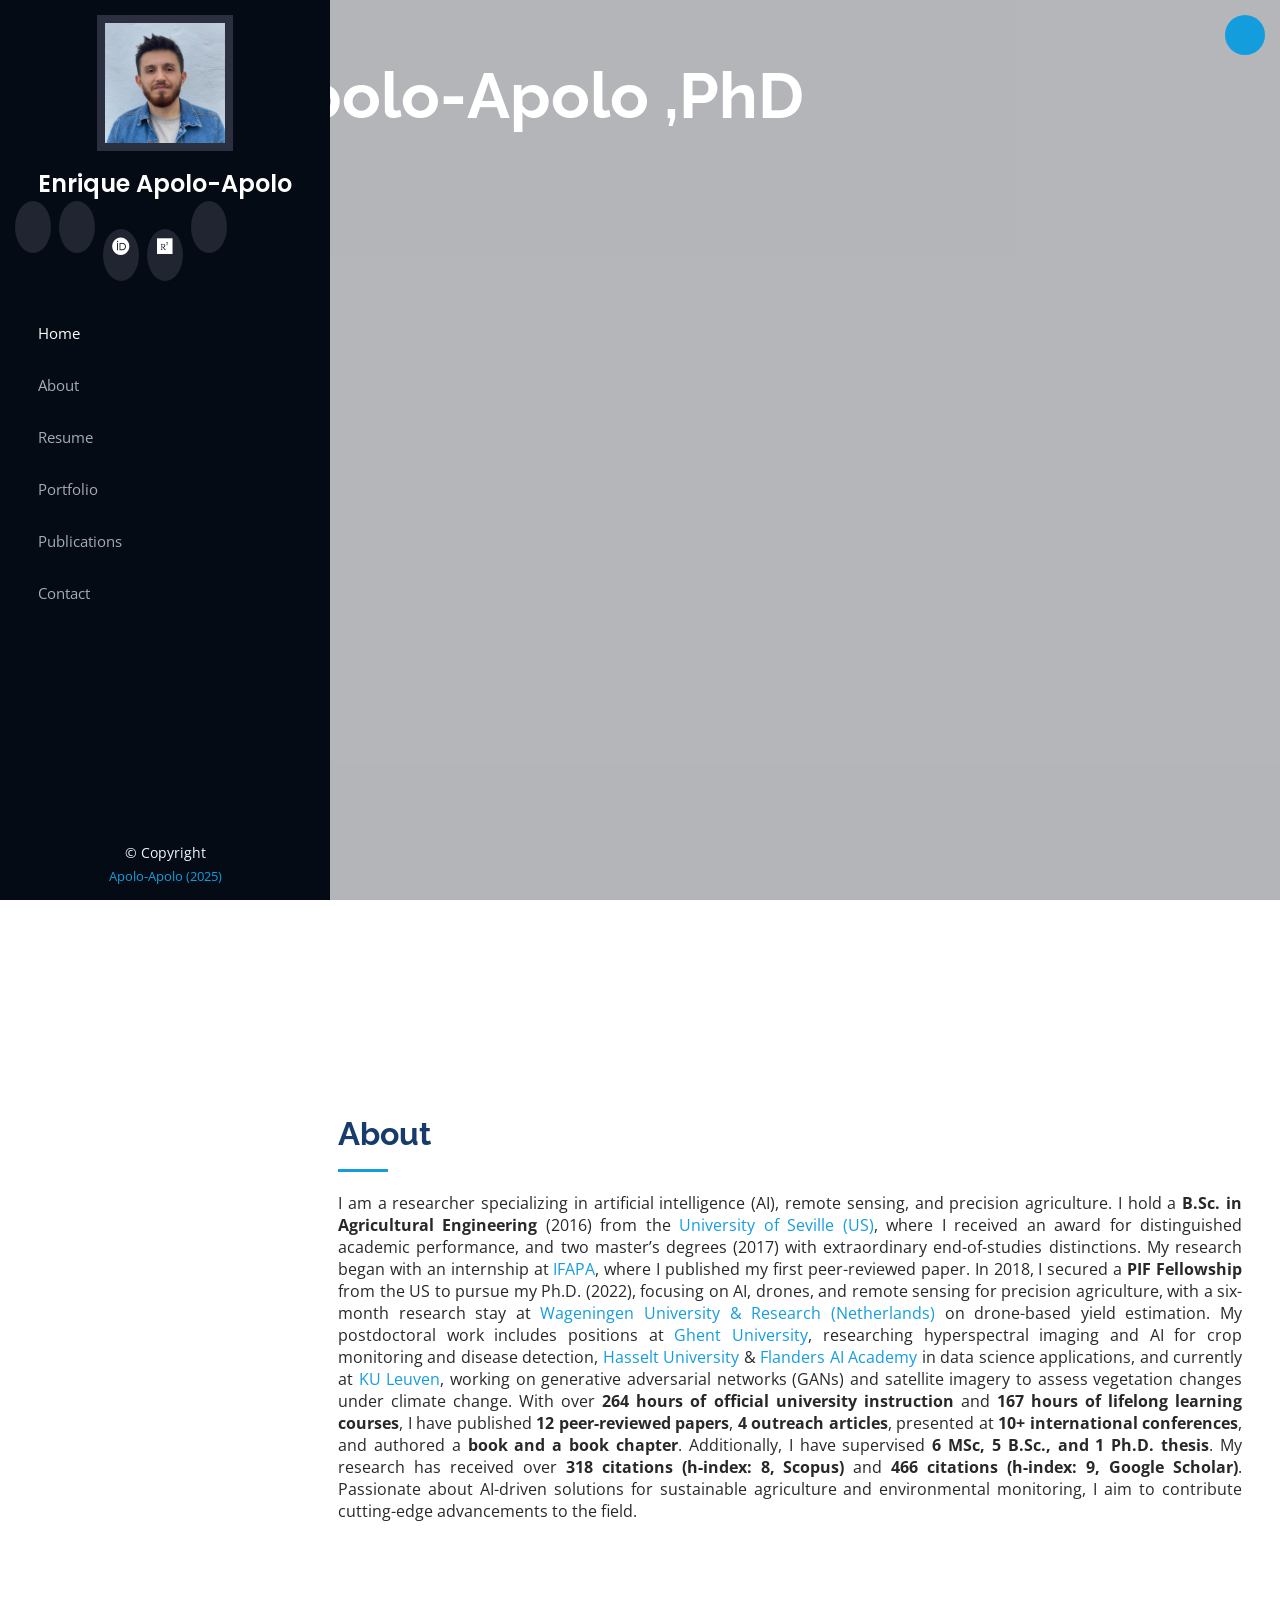
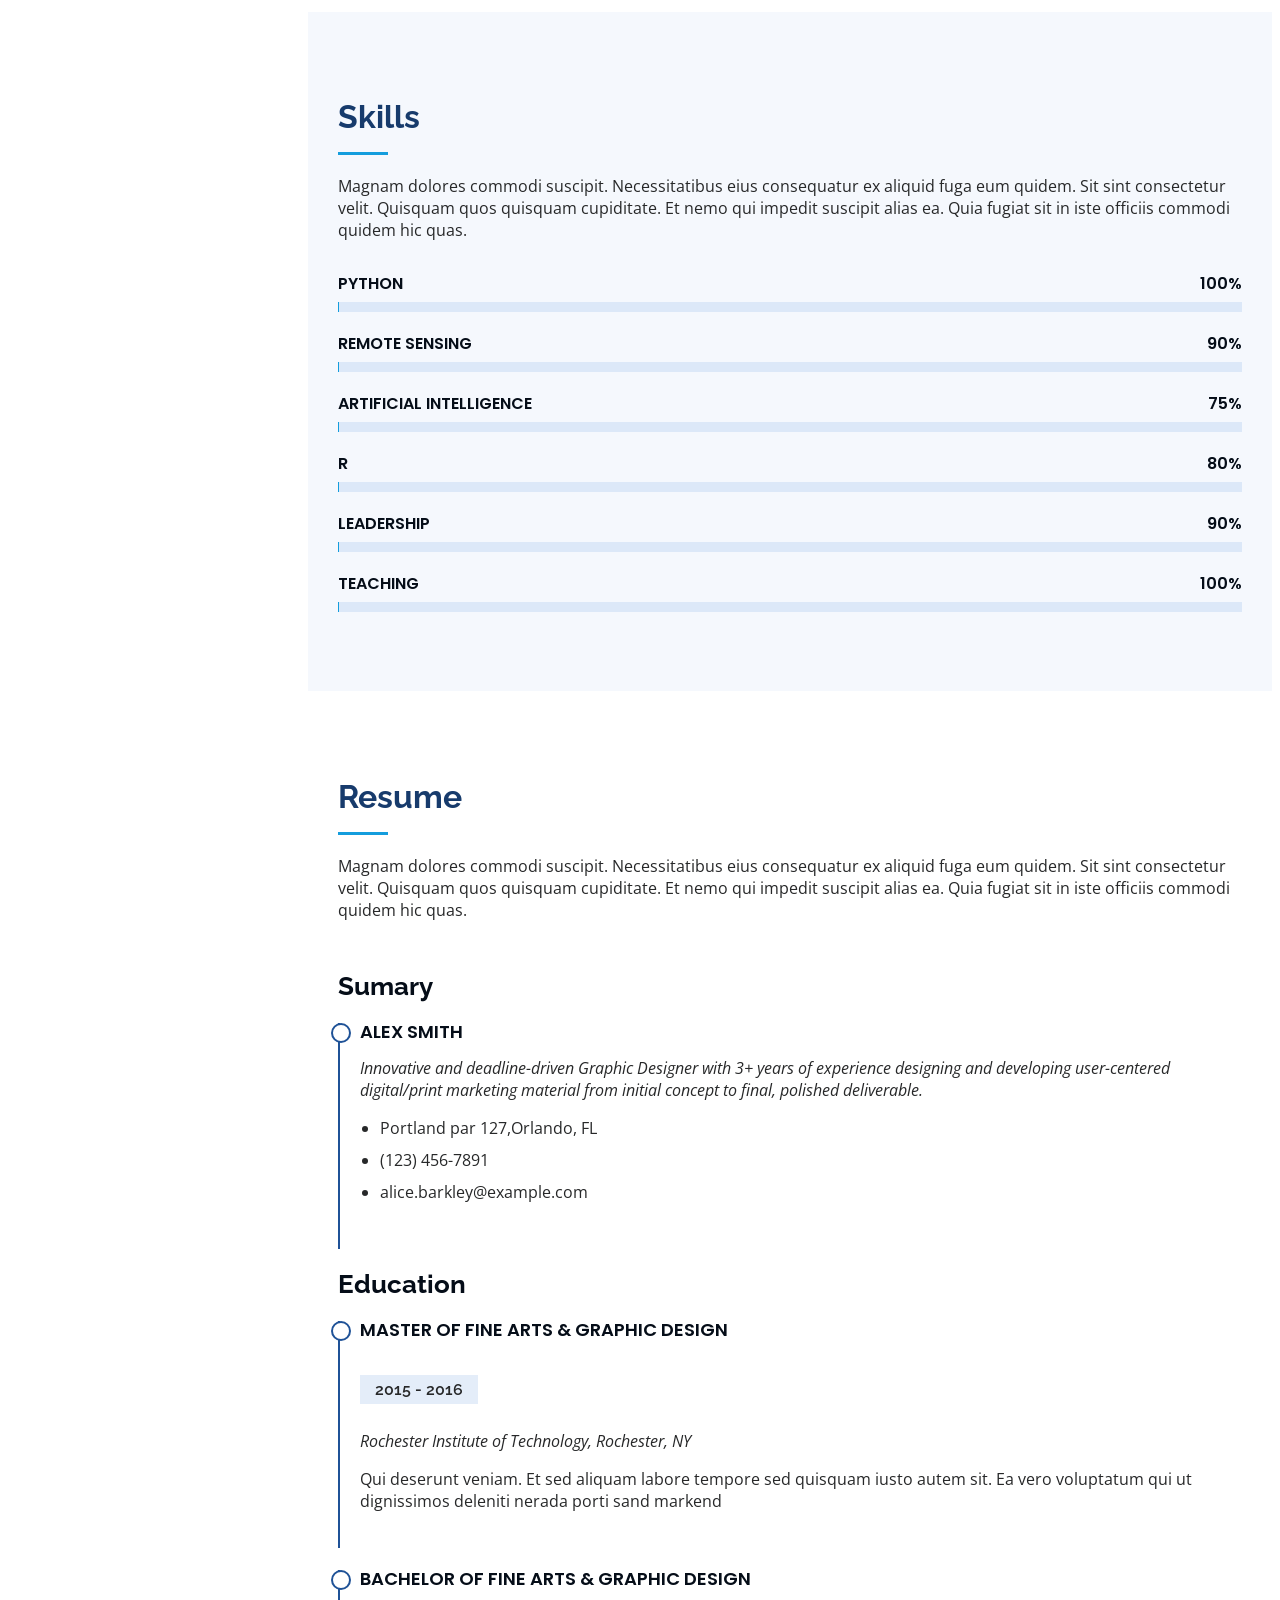
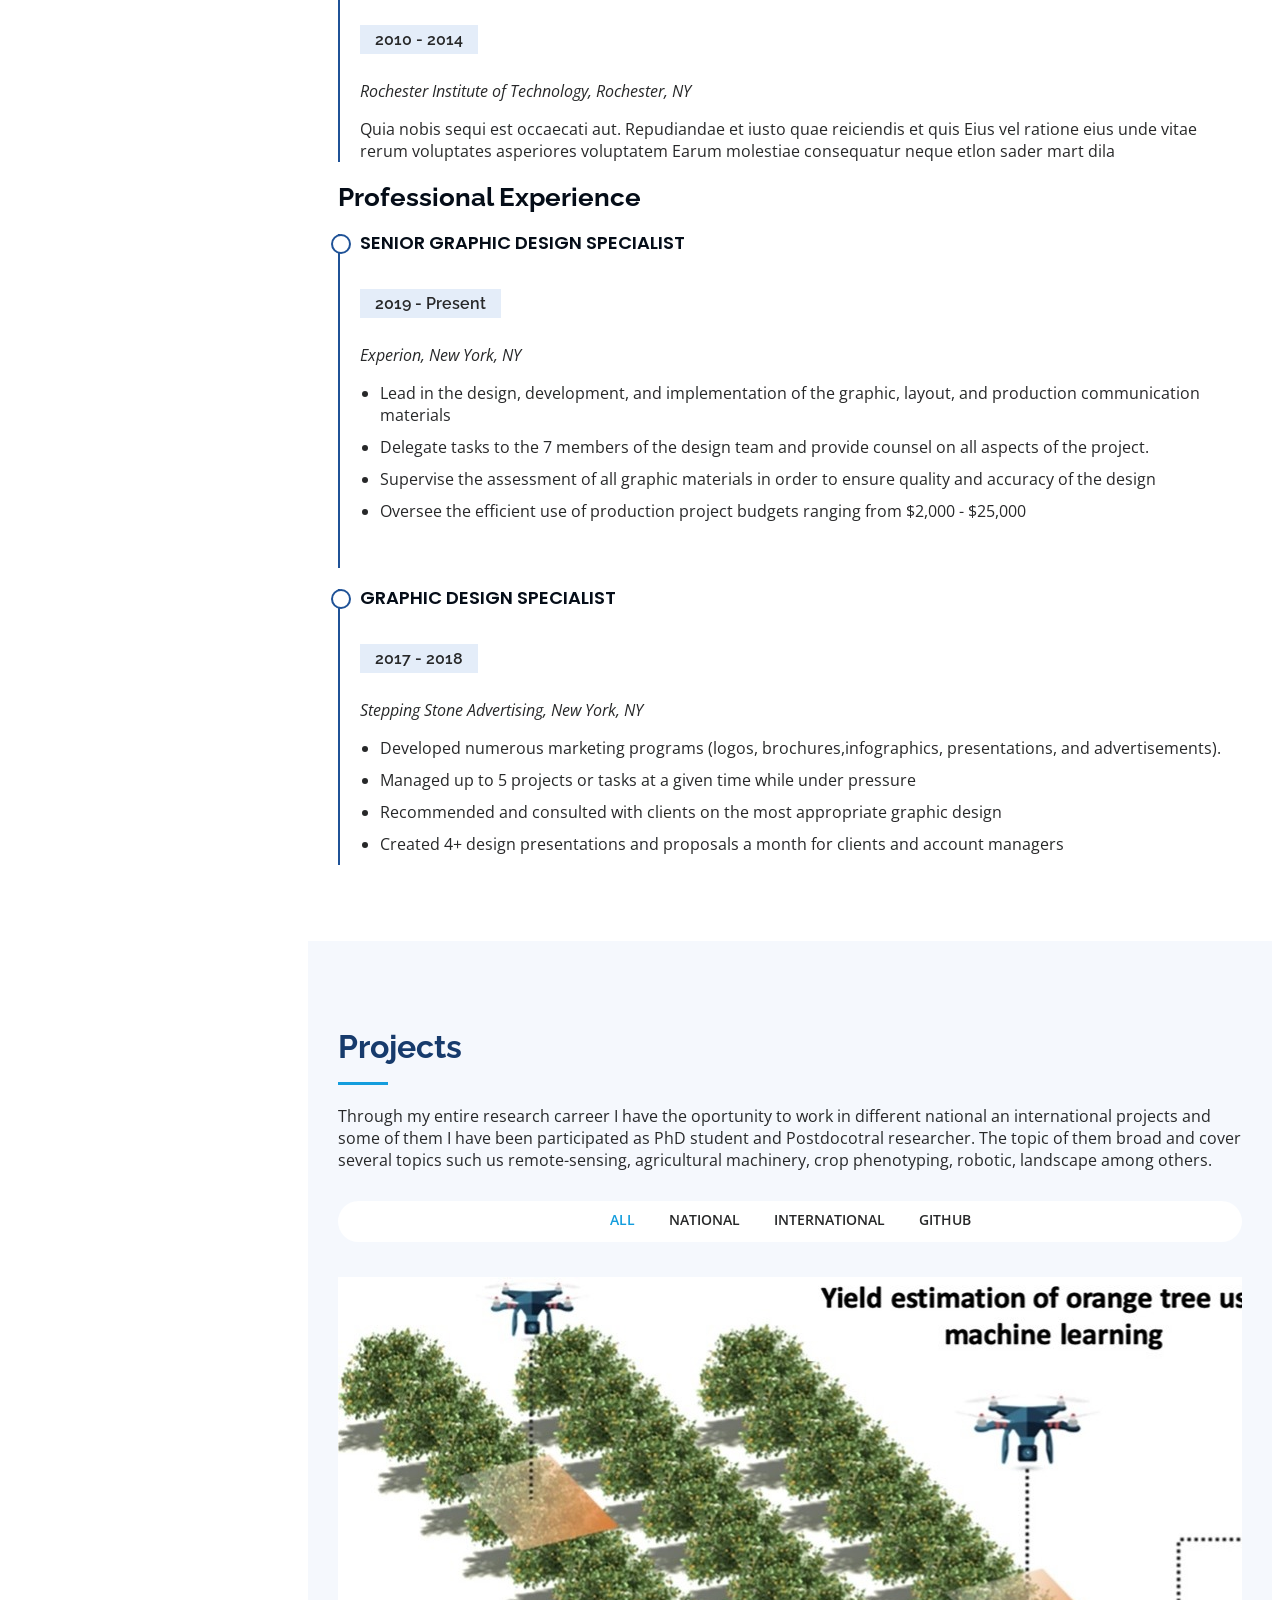
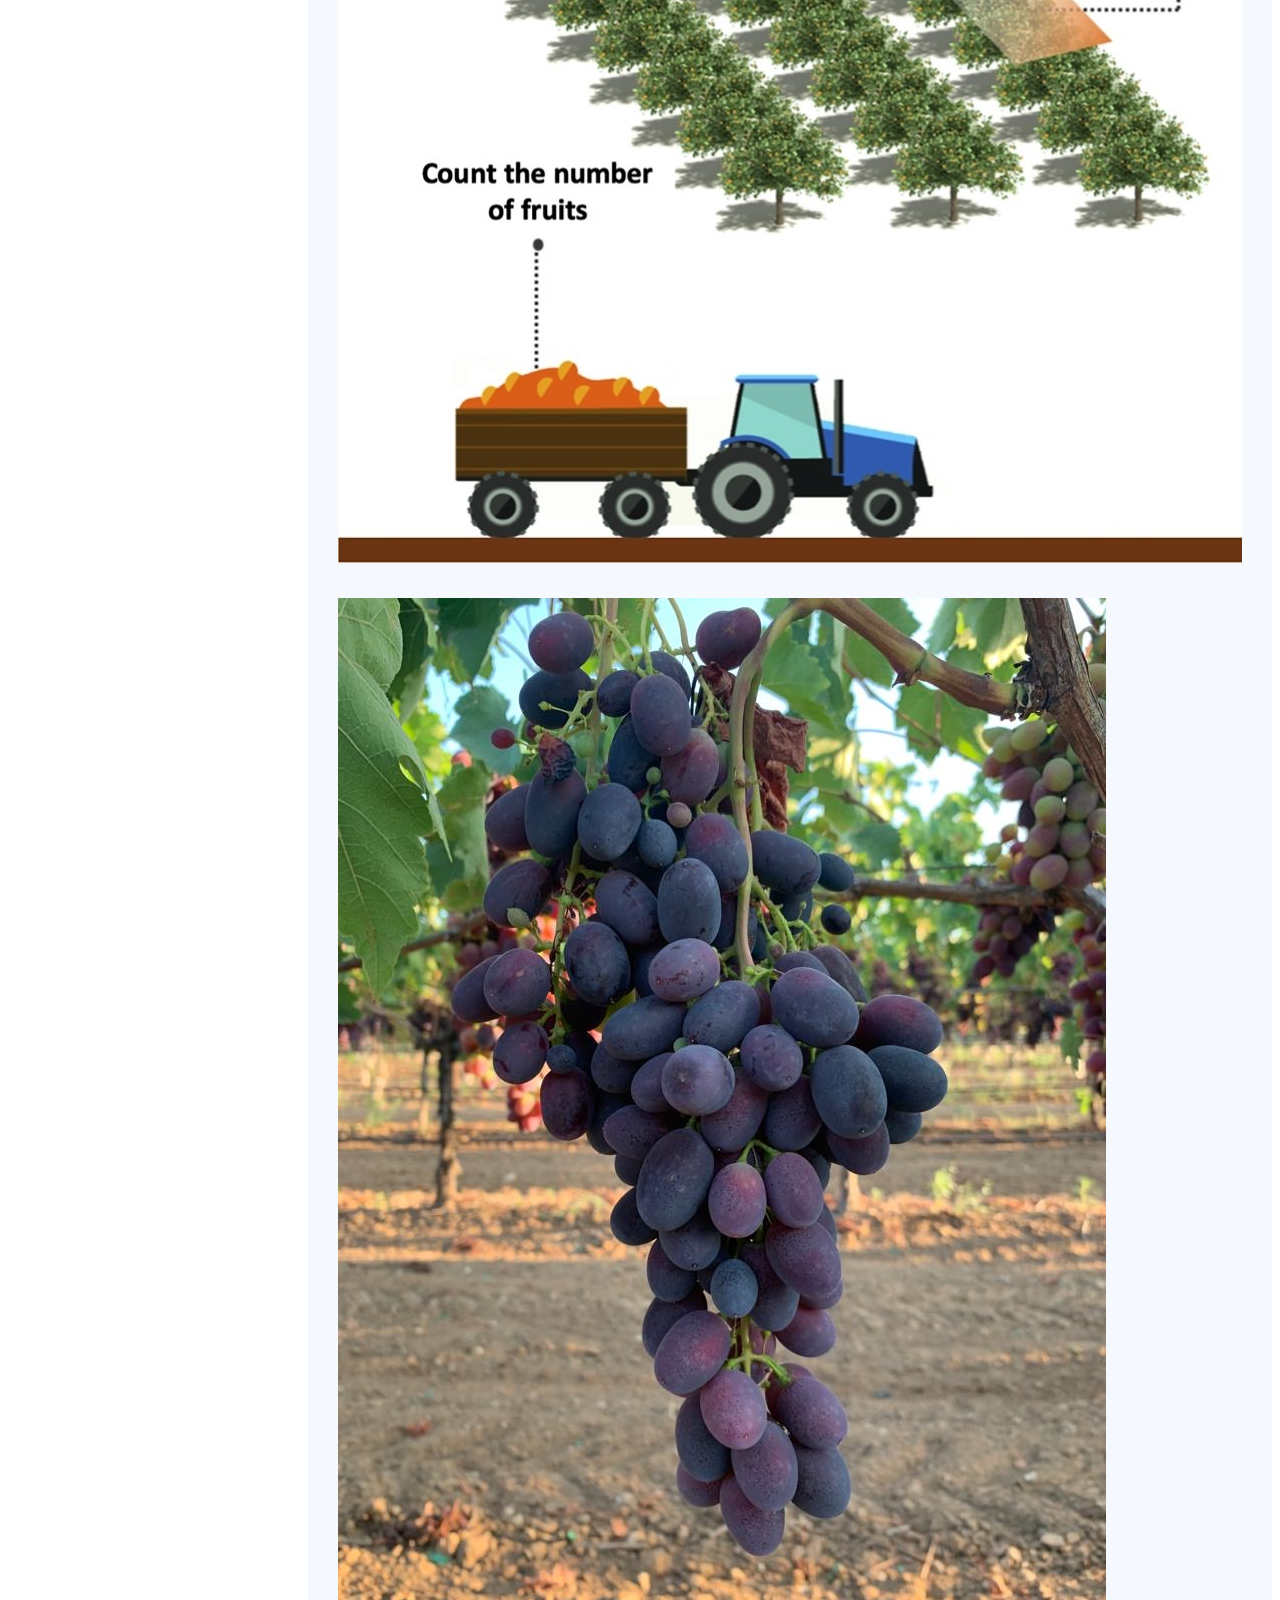
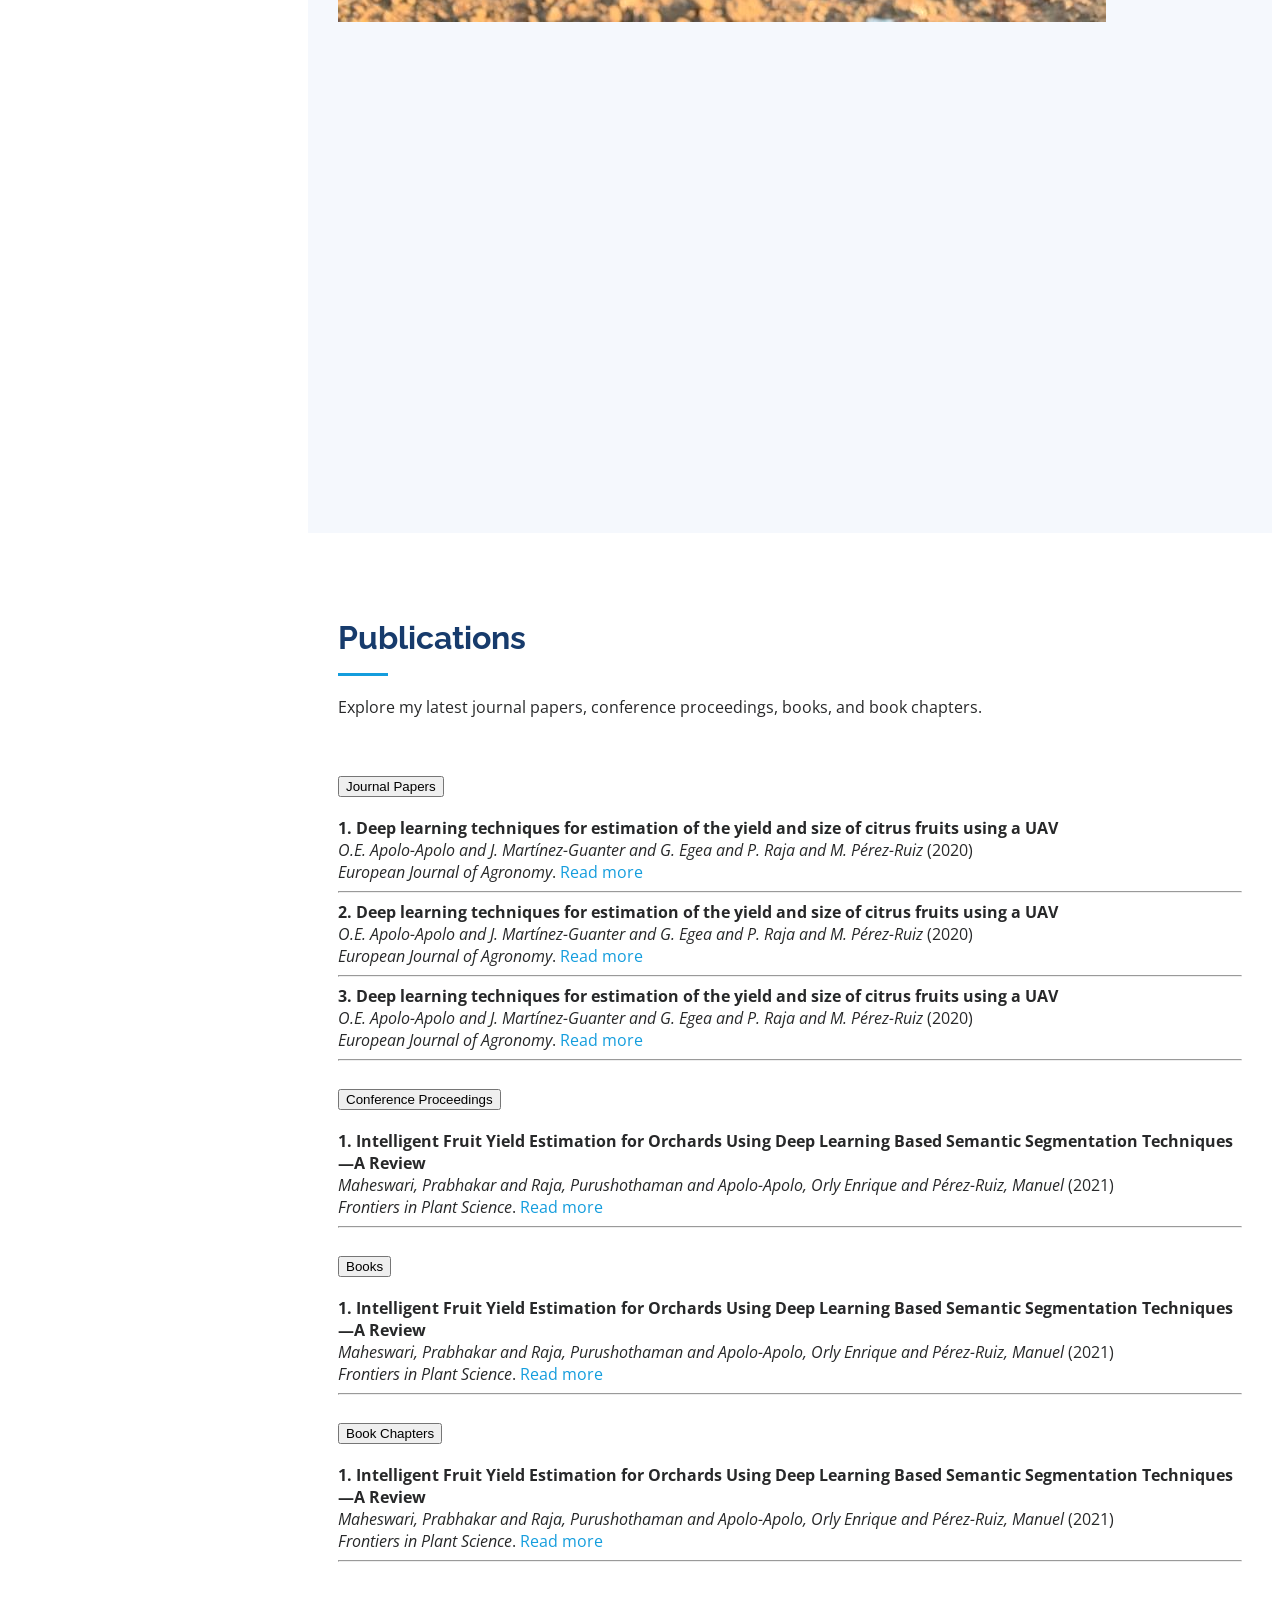
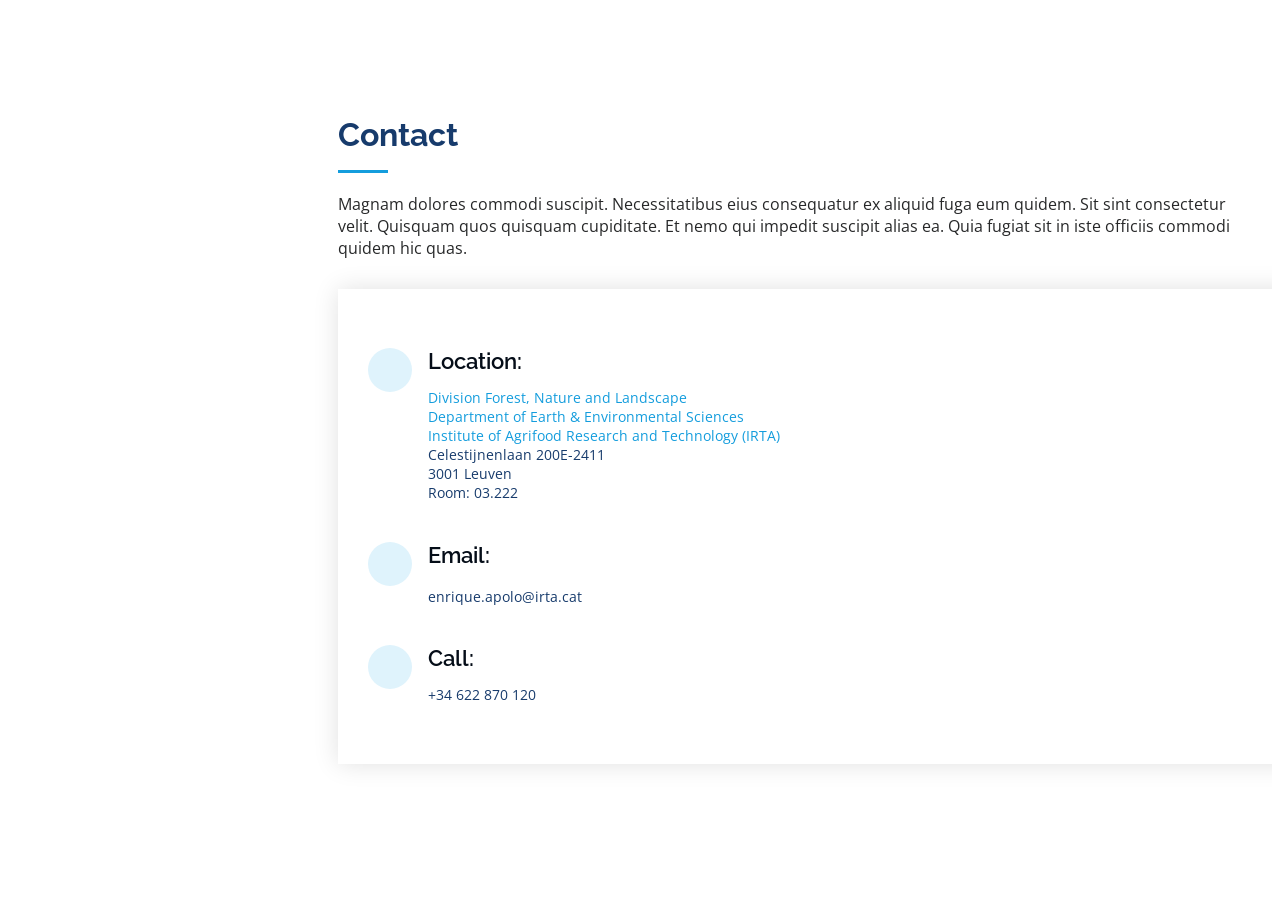
==== commit 5c7b4de4: "Update index.html" ====
--- a/index.html
+++ b/index.html
@@ -548,9 +548,9 @@
             <i class="bi bi-geo-alt"></i>
             <h4>Location:</h4>
             <p>
-     <a href="https://example.com/division-forest-nature-landscape" target="_blank">Division Forest, Nature and Landscape</a><br>
-    <a href="https://example.com/department-earth-environmental-sciences" target="_blank">Department of Earth & Environmental Sciences</a><br>
-    <a href="https://www.kuleuven.be" target="_blank">KU Leuven</a><br>
+     <a href="https://www.irta.cat/en/programa-de-recerca/post-harvest/" target="_blank">Division Forest, Nature and Landscape</a><br>
+    <a href="https://www.irta.cat/en/programa-de-recerca/post-harvest/" target="_blank">Department of Earth & Environmental Sciences</a><br>
+    <a href="https://www.irta.cat/en/" target="_blank">Institute of Agrifood Research and Technology (IRTA)</a><br>
     Celestijnenlaan 200E-2411<br>
     3001 Leuven<br>
     Room: 03.222
@@ -560,7 +560,7 @@
           <div class="email">
             <i class="bi bi-envelope"></i>
             <h4>Email:</h4>
-            <p>enrique.apolo@irta.caat</p>
+            <p>enrique.apolo@irta.cat</p>
           </div>
 
           <div class="phone">
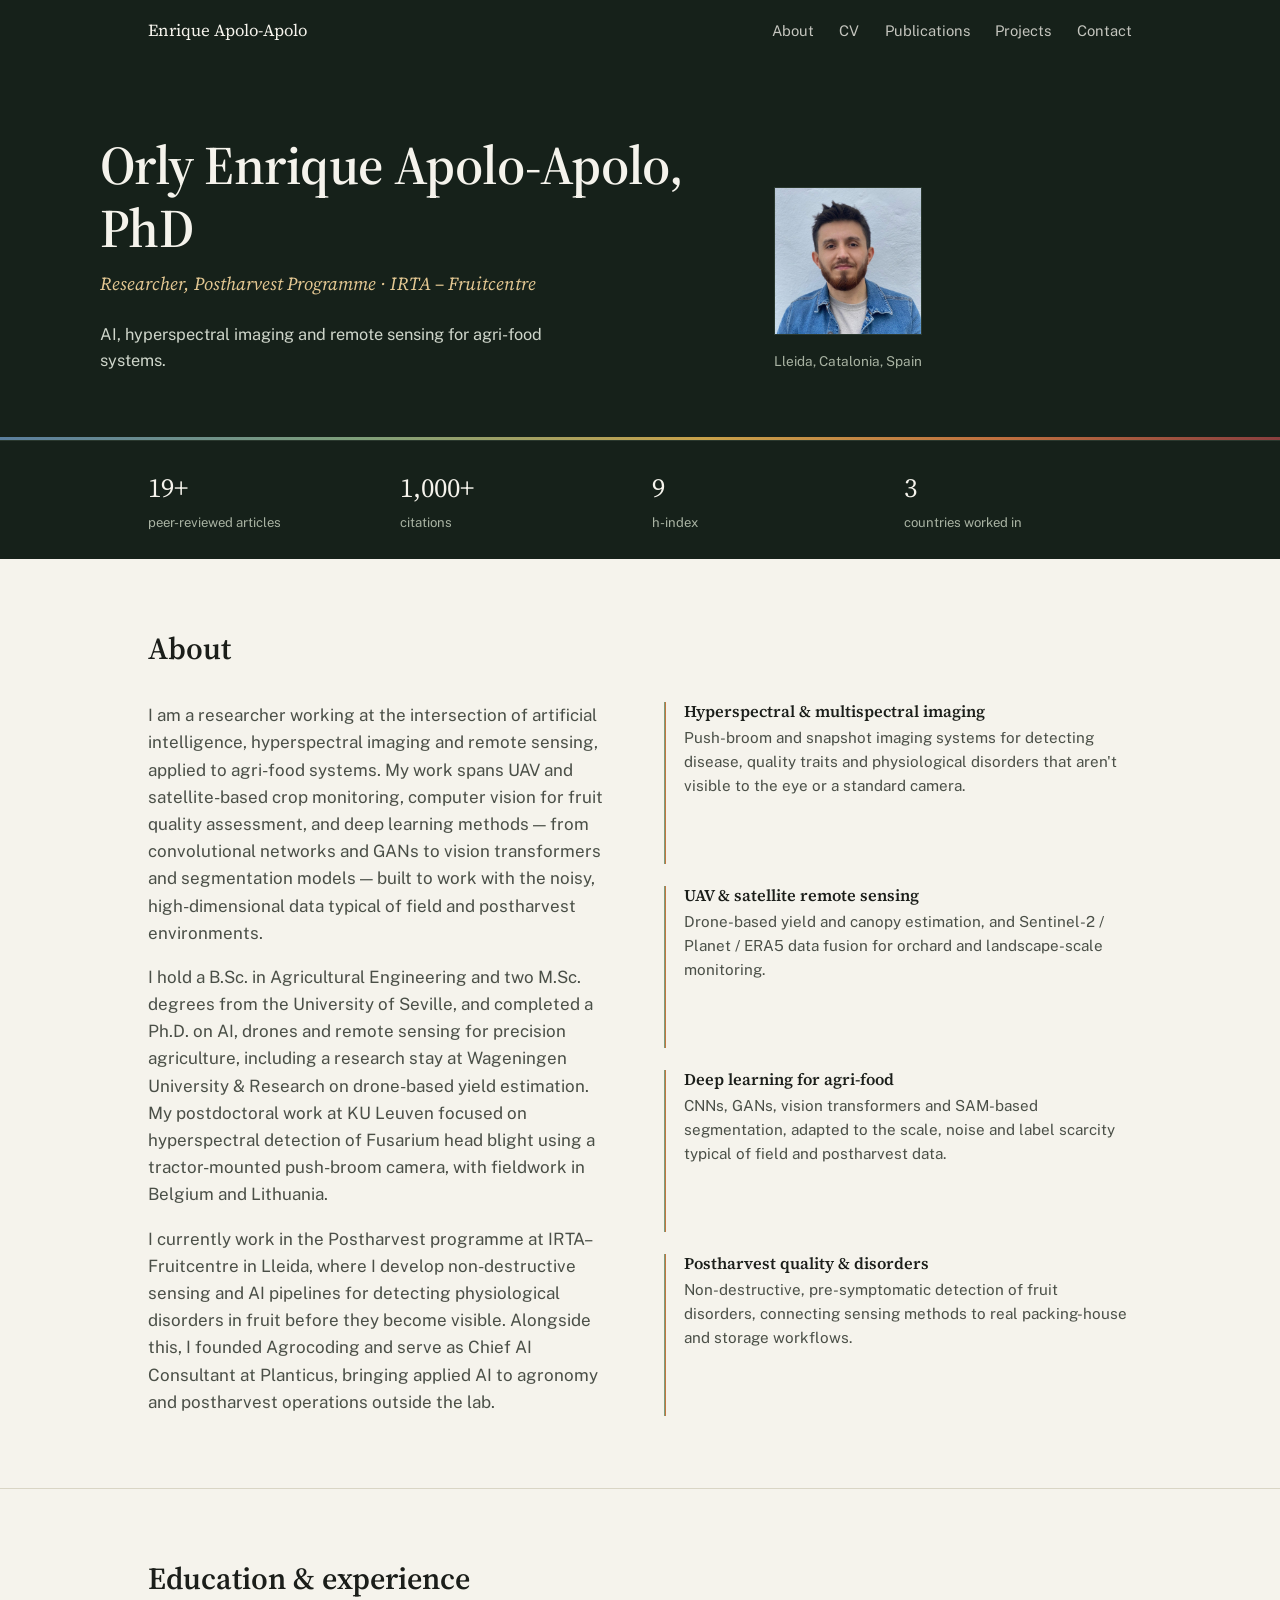
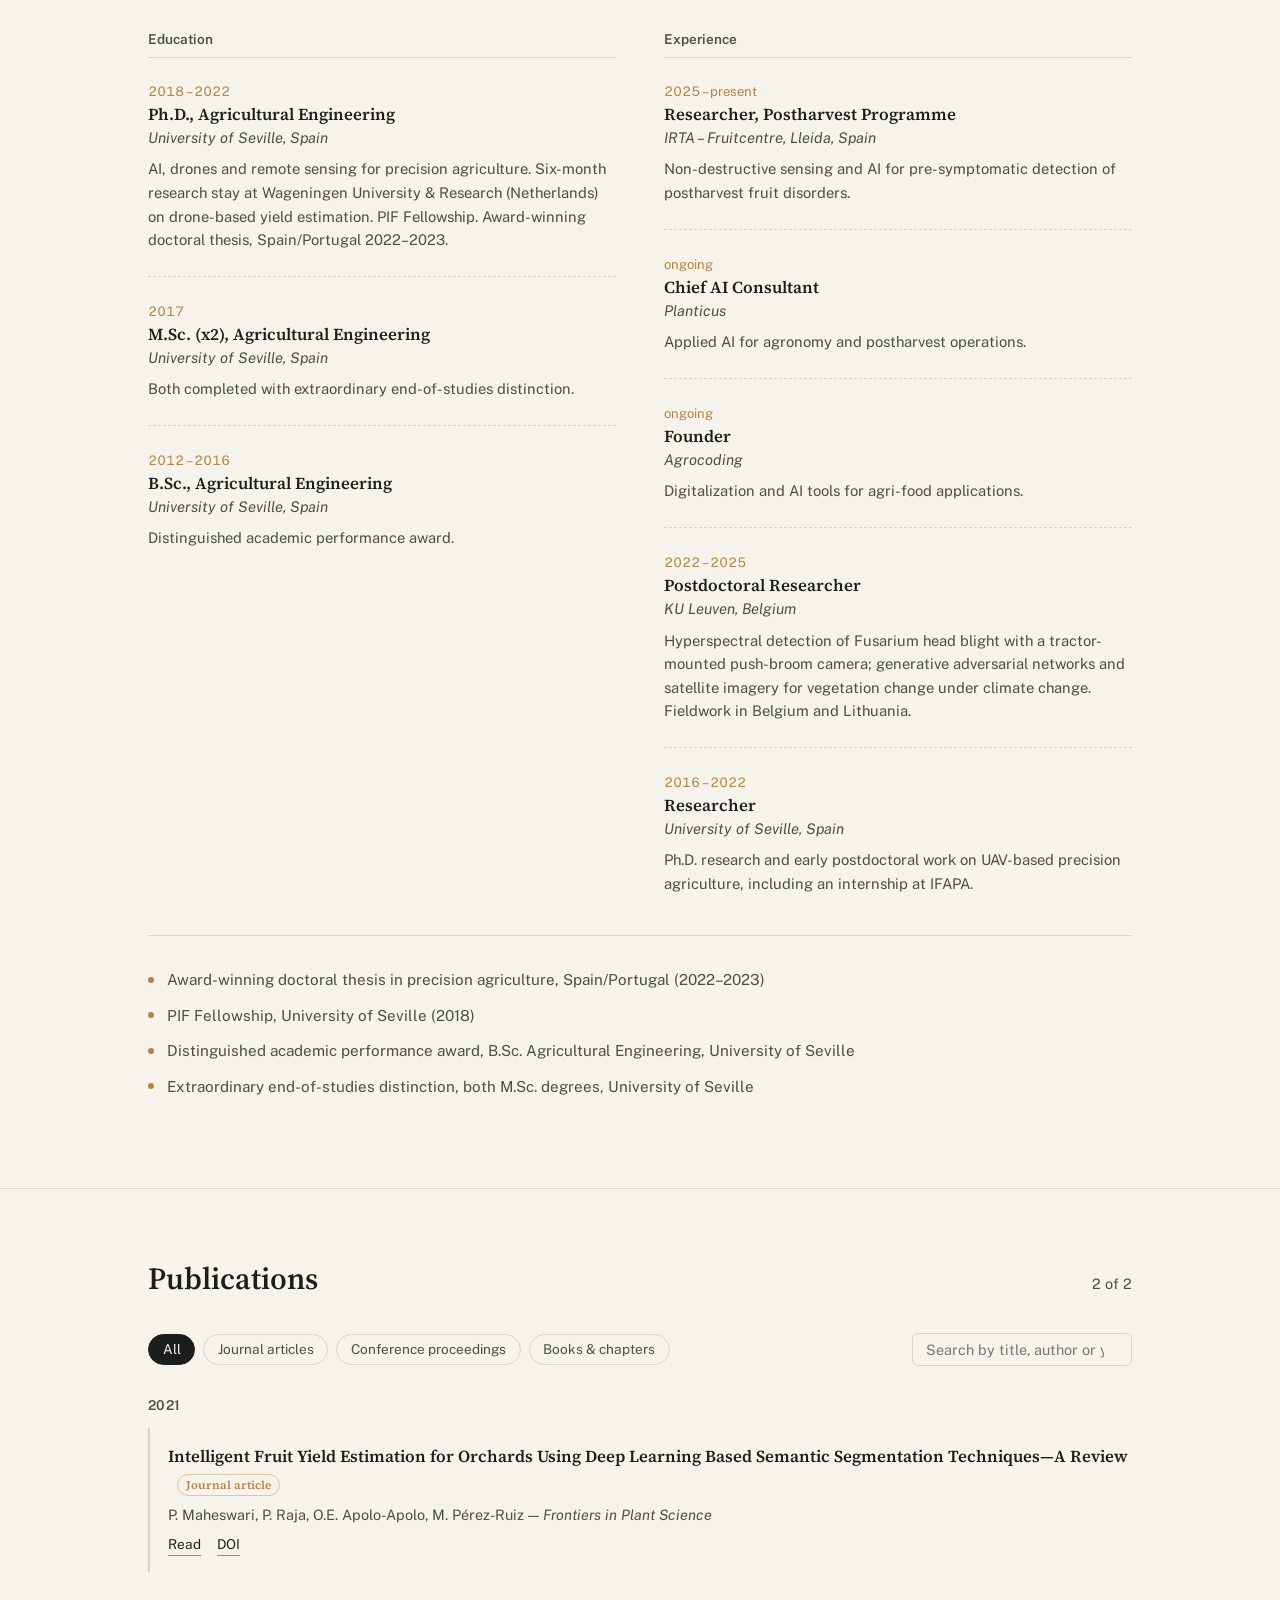
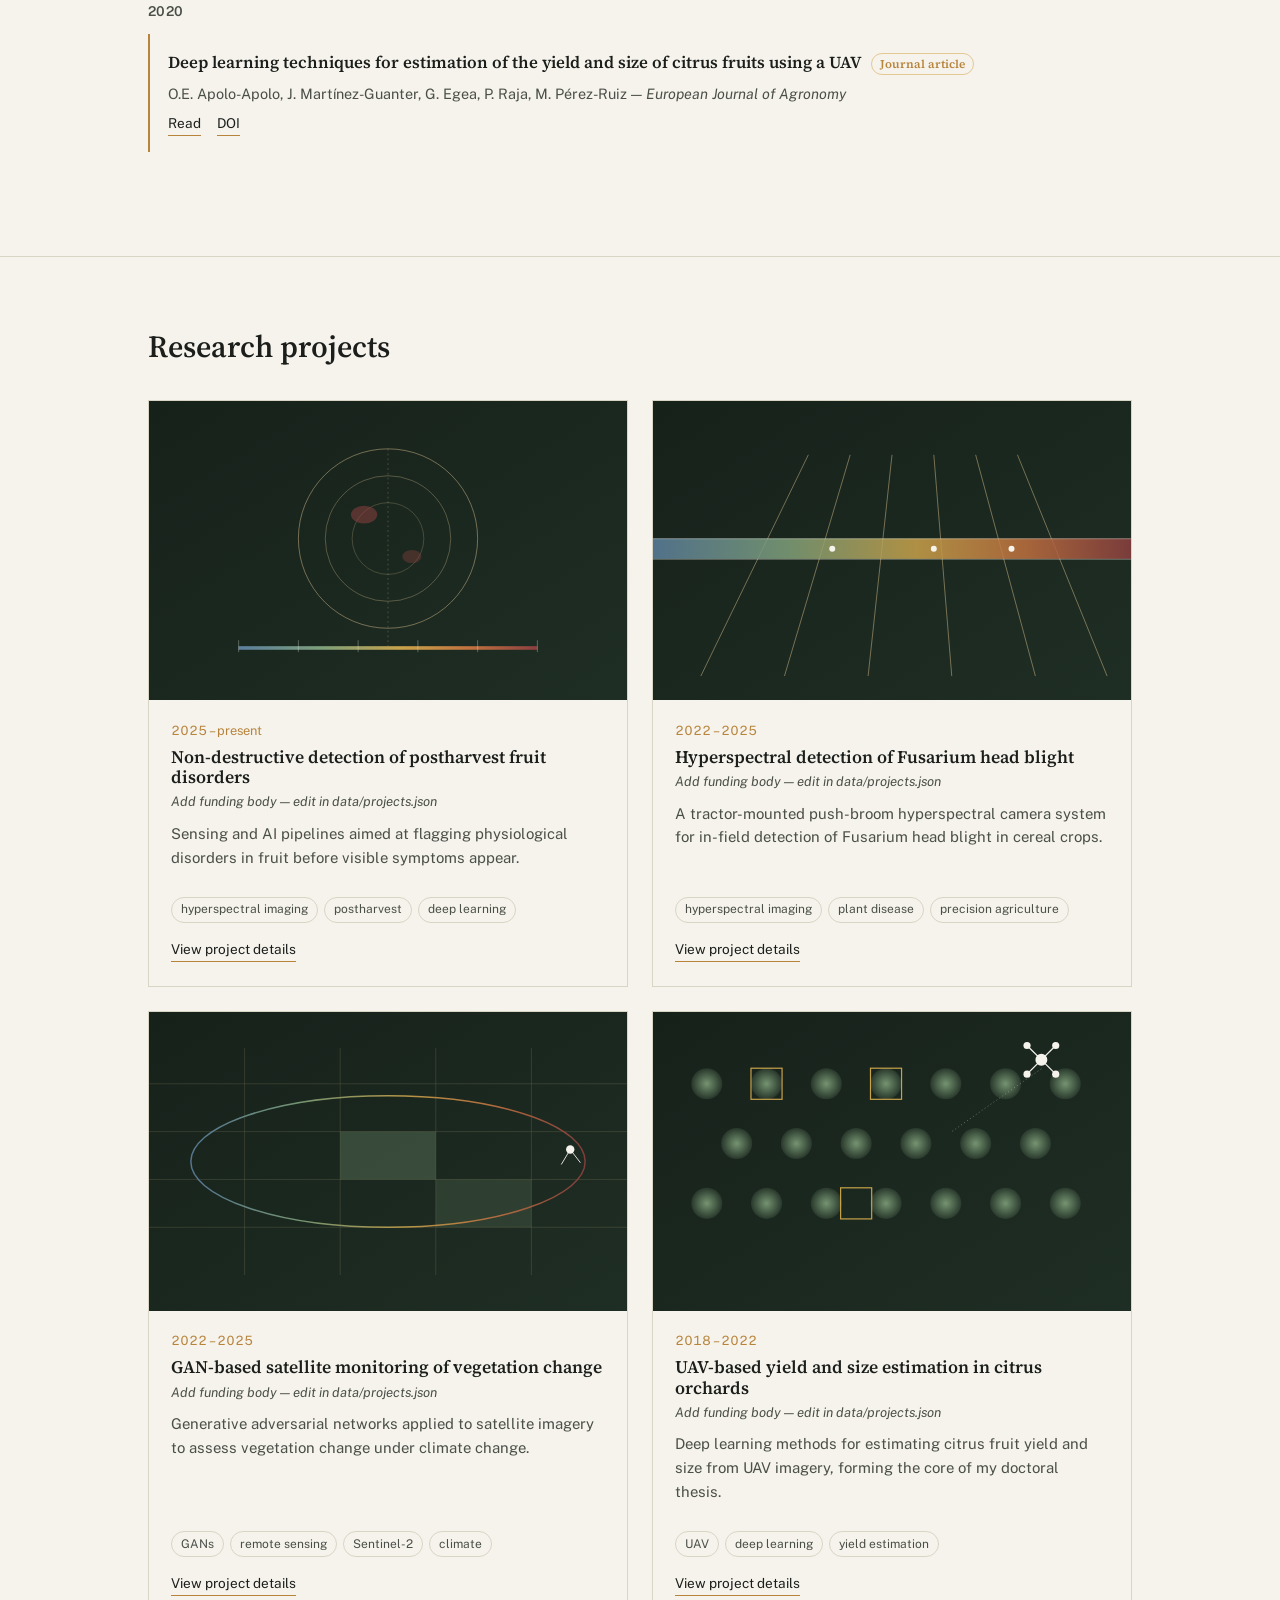
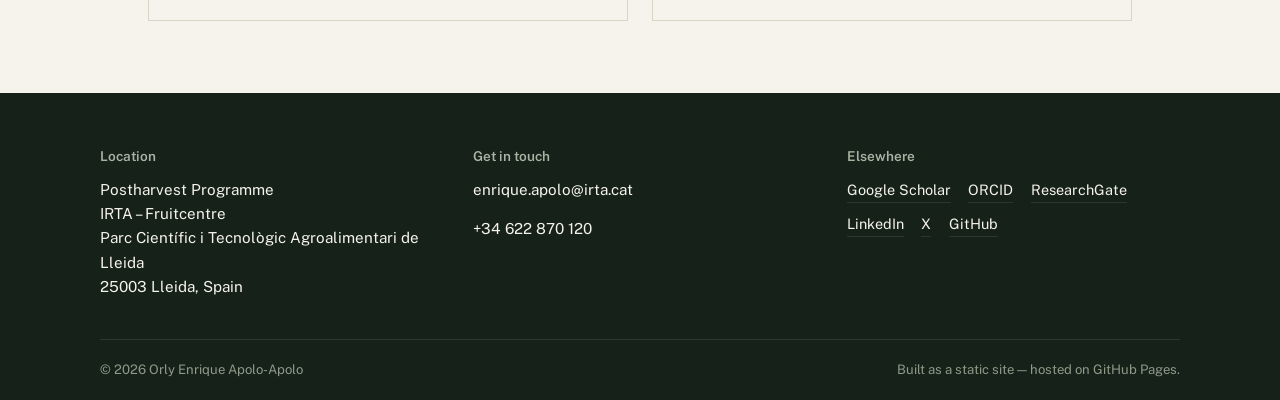
==== commit 730eb33c: "12.09.26" ====
--- a/index.html
+++ b/index.html
@@ -1,620 +1,139 @@
-<!DOCTYPE html>
-
-<link href="https://cdn.jsdelivr.net/npm/bootstrap-icons@1.7.0/font-icons.min.css" rel="stylesheet">
-<!-- FontAwesome (for ORCID & ResearchGate) -->
-<link rel="stylesheet" href="https://cdnjs.cloudflare.com/ajax/libs/font-awesome/6.4.2/css/all.min.css">
-<!-- Academicons (for Google Scholar) -->
-<link rel="stylesheet" href="https://cdnjs.cloudflare.com/ajax/libs/academicons/1.9.1/css/academicons.min.css">
-
-<script src="https://stackpath.bootstrapcdn.com/bootstrap/5.1.0/js/bootstrap.bundle.min.js"></script>
-<link rel="stylesheet" href="style.css">
-<html lang="en">
-
-<head>
-  <meta charset="utf-8">
-  <meta content="width=device-width, initial-scale=1.0" name="viewport">
-
-  <title>Apolo-Apolo</title>
-  <meta content="" name="description">
-  <meta content="" name="keywords">
-
-  <!-- Favicons -->
-<link rel="icon" type="image/x-icon" href="assets/img/favicon.ico">
-
-  <link href="assets/img/apple-touch-icon.png" >
-
-  <!-- Google Fonts -->
-  <link href="https://fonts.googleapis.com/css?family=Open+Sans:300,300i,400,400i,600,600i,700,700i|Raleway:300,300i,400,400i,500,500i,600,600i,700,700i|Poppins:300,300i,400,400i,500,500i,600,600i,700,700i" rel="stylesheet">
-
-  <!-- Vendor CSS Files -->
-  <link href="assets/vendor/aos/aos.css" rel="stylesheet">
-  <link href="assets/vendor/bootstrap/css/bootstrap.min.css" rel="stylesheet">
-  <link href="assets/vendor/bootstrap-icons/bootstrap-icons.css" rel="stylesheet">
-  <link href="assets/vendor/boxicons/css/boxicons.min.css" rel="stylesheet">
-  <link href="assets/vendor/glightbox/css/glightbox.min.css" rel="stylesheet">
-  <link href="assets/vendor/swiper/swiper-bundle.min.css" rel="stylesheet">
-
-  <!-- Template Main CSS File -->
-  <link href="assets/css/style.css" rel="stylesheet">
-
-  <!-- =======================================================
-  * Template Name: iPortfolio
-  * Updated: Jan 29 2024 with Bootstrap v5.3.2
-  * Template URL: https://bootstrapmade.com/iportfolio-bootstrap-portfolio-websites-template/
-  * Author: BootstrapMade.com
-  * License: https://bootstrapmade.com/license/
-  ======================================================== -->
-</head>
-
-<body>
-
-<!-- ======= Mobile nav toggle button ======= -->
-<i class="bi bi-list mobile-nav-toggle d-xl-none"></i>
-
-<!-- ======= Header ======= -->
-<header id="header">
- 
-        <div class="profile">
-            <img src="assets/img/profile-img.jpg" alt="" class="img-fluid rounded-circle">
-            <h1 class="text-light"><a href="index.html">Enrique Apolo-Apolo</a></h1>
-            <div class="social-links mt-3 text-center">
-                <!-- Twitter -->
-                <a href="https://x.com/Quiqueapolo" class="twitter" target="_blank">
-                    <i class="bx bxl-twitter"></i>
-                </a>
-
-                <!-- LinkedIn -->
-                <a href="https://www.linkedin.com/in/enrique-apolo-apolo-phd-148b07b4/" class="linkedin" target="_blank">
-                    <i class="bx bxl-linkedin"></i>
-                </a>
-                  <a href="https://orcid.org/0000-0001-8311-0579" class="orcid" target="_blank">
-                    <i class="fab fa-orcid"></i>
-                </a>
-
-                                <!-- ResearchGate -->
-                <a href="https://www.researchgate.net/profile/Enrique-Apolo-Apolo" class="researchgate" target="_blank">
-                    <i class="fab fa-researchgate"></i>
-                </a>
-
-                                <!-- Google Scholar -->
-                <a href="https://scholar.google.com/citations?user=8chlzsIAAAAJ&hl=en" class="google-scholar" target="_blank">
-                    <i class="ai ai-google-scholar"></i>
-                </a>
-
-            </div>
-        </div>
-        </div>
-
-      <nav id="navbar" class="nav-menu navbar">
-        <ul>
-          <li><a href="#hero" class="nav-link scrollto active"><i class="bx bx-home"></i> <span>Home</span></a></li>
-          <li><a href="#about" class="nav-link scrollto"><i class="bx bx-user"></i> <span>About</span></a></li>
-          <li><a href="#resume" class="nav-link scrollto"><i class="bx bx-file-blank"></i> <span>Resume</span></a></li>
-          <li><a href="#portfolio" class="nav-link scrollto"><i class="bx bx-book-content"></i> <span>Portfolio</span></a></li>
-          <li><a href="#publications" class="nav-link scrollto"><i class="bx bx-server"></i> <span>Publications</span></a></li>
-          <li><a href="#contact" class="nav-link scrollto"><i class="bx bx-envelope"></i> <span>Contact</span></a></li>
-        </ul>
-      </nav><!-- .nav-menu -->
-    </div>
-  </header>
-
-  <!-- End Header -->
-
-  <!-- ======= Hero Section ======= -->
-  <section id="hero" class="d-flex flex-column justify-content-center align-items-center">
-    <div class="hero-container" data-aos="fade-in">
-      <h1>Enrique Apolo-Apolo ,PhD</h1>
-      <p>I'm <span class="typed" data-typed-items="Researcher, Developer, Professor, Agricultura Engineer"></span></p>
-    </div>
-  </section>
-  <!-- End Hero -->
-
-  <main id="main">
-
-    <!-- ======= About Section ======= -->
-    <section id="about" class="about" class= "skills section-bg">
-      <div class="container">
-
-        <div class="section-title" >
-          <h2>About</h2>
-
-          <div style="text-align: justify;">
-
-<p>I am a researcher specializing in artificial intelligence (AI), remote sensing, and precision agriculture. I hold a <strong>B.Sc. in Agricultural Engineering</strong> (2016) from the <a href="https://investigacion.us.es/sisius/sis_showpub.php?idpers=25037" target="_blank">University of Seville (US)</a>, where I received an award for distinguished academic performance, and two master’s degrees (2017) with extraordinary end-of-studies distinctions. My research began with an internship at <a href="https://www.juntadeandalucia.es/agriculturaypesca/ifapa/web/" target="_blank">IFAPA</a>, where I published my first peer-reviewed paper. In 2018, I secured a <strong>PIF Fellowship</strong> from the US to pursue my Ph.D. (2022), focusing on AI, drones, and remote sensing for precision agriculture, with a six-month research stay at <a href="https://www.wur.nl/en.htm" target="_blank">Wageningen University & Research (Netherlands)</a> on drone-based yield estimation. My postdoctoral work includes positions at <a href="https://www.ugent.be/en" target="_blank">Ghent University</a>, researching hyperspectral imaging and AI for crop monitoring and disease detection, <a href="https://www.uhasselt.be/en" target="_blank">Hasselt University</a> & <a href="https://www.vaia.be" target="_blank">Flanders AI Academy</a> in data science applications, and currently at <a href="https://www.kuleuven.be/english" target="_blank">KU Leuven</a>, working on generative adversarial networks (GANs) and satellite imagery to assess vegetation changes under climate change. With over <strong>264 hours of official university instruction</strong> and <strong>167 hours of lifelong learning courses</strong>, I have published <strong>12 peer-reviewed papers</strong>, <strong>4 outreach articles</strong>, presented at <strong>10+ international conferences</strong>, and authored a <strong>book and a book chapter</strong>. Additionally, I have supervised <strong>6 MSc, 5 B.Sc., and 1 Ph.D. thesis</strong>. My research has received over <strong>318 citations (h-index: 8, Scopus)</strong> and <strong>466 citations (h-index: 9, Google Scholar)</strong>. Passionate about AI-driven solutions for sustainable agriculture and environmental monitoring, I aim to contribute cutting-edge advancements to the field.</p>
-
-
-
-    </section>
-
-
-
-
-    <!-- End About Section -->
-
-
-    <!-- End Facts Section -->
-
-    <!-- ======= Skills Section ======= -->
-    <section id="skills" class="skills section-bg">
-      <div class="container">
-
-        <div class="section-title">
-          <h2>Skills</h2>
-          <p>Magnam dolores commodi suscipit. Necessitatibus eius consequatur ex aliquid fuga eum quidem. Sit sint consectetur velit. Quisquam quos quisquam cupiditate. Et nemo qui impedit suscipit alias ea. Quia fugiat sit in iste officiis commodi quidem hic quas.</p>
-        </div>
-
-        <div class="row skills-content">
-
-          <div class="col-lg-6" data-aos="fade-up">
-
-            <div class="progress">
-              <span class="skill">Python <i class="val">100%</i></span>
-              <div class="progress-bar-wrap">
-                <div class="progress-bar" role="progressbar" aria-valuenow="100" aria-valuemin="0" aria-valuemax="100"></div>
-              </div>
-            </div>
-
-            <div class="progress">
-              <span class="skill">Remote sensing <i class="val">90%</i></span>
-              <div class="progress-bar-wrap">
-                <div class="progress-bar" role="progressbar" aria-valuenow="90" aria-valuemin="0" aria-valuemax="100"></div>
-              </div>
-            </div>
-
-            <div class="progress">
-              <span class="skill">Artificial intelligence <i class="val">75%</i></span>
-              <div class="progress-bar-wrap">
-                <div class="progress-bar" role="progressbar" aria-valuenow="75" aria-valuemin="0" aria-valuemax="100"></div>
-              </div>
-            </div>
-
-          </div>
-
-          <div class="col-lg-6" data-aos="fade-up" data-aos-delay="100">
-
-            <div class="progress">
-              <span class="skill">R <i class="val">80%</i></span>
-              <div class="progress-bar-wrap">
-                <div class="progress-bar" role="progressbar" aria-valuenow="80" aria-valuemin="0" aria-valuemax="100"></div>
-              </div>
-            </div>
-
-            <div class="progress">
-              <span class="skill">Leadership <i class="val">90%</i></span>
-              <div class="progress-bar-wrap">
-                <div class="progress-bar" role="progressbar" aria-valuenow="90" aria-valuemin="0" aria-valuemax="100"></div>
-              </div>
-            </div>
-
-            <div class="progress">
-              <span class="skill">Teaching <i class="val">100%</i></span>
-              <div class="progress-bar-wrap">
-                <div class="progress-bar" role="progressbar" aria-valuenow="55" aria-valuemin="0" aria-valuemax="100"></div>
-              </div>
-            </div>
-
-          </div>
-
-        </div>
-
-      </div>
-    </section><!-- End Skills Section -->
-
-    <!-- ======= Resume Section ======= -->
-    <section id="resume" class="resume">
-      <div class="container">
-
-        <div class="section-title">
-          <h2>Resume</h2>
-          <p>Magnam dolores commodi suscipit. Necessitatibus eius consequatur ex aliquid fuga eum quidem. Sit sint consectetur velit. Quisquam quos quisquam cupiditate. Et nemo qui impedit suscipit alias ea. Quia fugiat sit in iste officiis commodi quidem hic quas.</p>
-        </div>
-
-        <div class="row">
-          <div class="col-lg-6" data-aos="fade-up">
-            <h3 class="resume-title">Sumary</h3>
-            <div class="resume-item pb-0">
-              <h4>Alex Smith</h4>
-              <p><em>Innovative and deadline-driven Graphic Designer with 3+ years of experience designing and developing user-centered digital/print marketing material from initial concept to final, polished deliverable.</em></p>
-              <ul>
-                <li>Portland par 127,Orlando, FL</li>
-                <li>(123) 456-7891</li>
-                <li>alice.barkley@example.com</li>
-              </ul>
-            </div>
-
-            <h3 class="resume-title">Education</h3>
-            <div class="resume-item">
-              <h4>Master of Fine Arts &amp; Graphic Design</h4>
-              <h5>2015 - 2016</h5>
-              <p><em>Rochester Institute of Technology, Rochester, NY</em></p>
-              <p>Qui deserunt veniam. Et sed aliquam labore tempore sed quisquam iusto autem sit. Ea vero voluptatum qui ut dignissimos deleniti nerada porti sand markend</p>
-            </div>
-            <div class="resume-item">
-              <h4>Bachelor of Fine Arts &amp; Graphic Design</h4>
-              <h5>2010 - 2014</h5>
-              <p><em>Rochester Institute of Technology, Rochester, NY</em></p>
-              <p>Quia nobis sequi est occaecati aut. Repudiandae et iusto quae reiciendis et quis Eius vel ratione eius unde vitae rerum voluptates asperiores voluptatem Earum molestiae consequatur neque etlon sader mart dila</p>
-            </div>
-          </div>
-          <div class="col-lg-6" data-aos="fade-up" data-aos-delay="100">
-            <h3 class="resume-title">Professional Experience</h3>
-            <div class="resume-item">
-              <h4>Senior graphic design specialist</h4>
-              <h5>2019 - Present</h5>
-              <p><em>Experion, New York, NY </em></p>
-              <ul>
-                <li>Lead in the design, development, and implementation of the graphic, layout, and production communication materials</li>
-                <li>Delegate tasks to the 7 members of the design team and provide counsel on all aspects of the project. </li>
-                <li>Supervise the assessment of all graphic materials in order to ensure quality and accuracy of the design</li>
-                <li>Oversee the efficient use of production project budgets ranging from $2,000 - $25,000</li>
-              </ul>
-            </div>
-            <div class="resume-item">
-              <h4>Graphic design specialist</h4>
-              <h5>2017 - 2018</h5>
-              <p><em>Stepping Stone Advertising, New York, NY</em></p>
-              <ul>
-                <li>Developed numerous marketing programs (logos, brochures,infographics, presentations, and advertisements).</li>
-                <li>Managed up to 5 projects or tasks at a given time while under pressure</li>
-                <li>Recommended and consulted with clients on the most appropriate graphic design</li>
-                <li>Created 4+ design presentations and proposals a month for clients and account managers</li>
-              </ul>
-            </div>
-          </div>
-        </div>
-
-      </div>
-    </section>
-
-
-    <!-- End Resume Section -->
-
-    <!-- ======= Portfolio Section ======= -->
-    <section id="portfolio" class="portfolio section-bg">
-      <div class="container">
-
-        <div class="section-title">
-          <h2>Projects</h2>
-          <p>Through my entire research carreer I have the oportunity to work in different national an international projects and some of them I have been participated as PhD student and Postdocotral researcher. The topic of them broad and cover several topics such us remote-sensing, agricultural machinery, crop phenotyping, robotic, landscape among others.</p>
-        </div>
-
-        <div class="row" data-aos="fade-up">
-          <div class="col-lg-12 d-flex justify-content-center">
-            <ul id="portfolio-flters">
-              <li data-filter="*" class="filter-active">All</li>
-              <li data-filter=".filter-app">National</li>
-              <li data-filter=".filter-card">International</li>
-              <li data-filter=".filter-web">GitHub</li>
-
-
-
-            </ul>
-          </div>
-        </div>
-
-        <div class="row portfolio-container" data-aos="fade-up" data-aos-delay="100">
-
-          <div class="col-lg-4 col-md-6 portfolio-item filter-app">
-            <div class="portfolio-wrap">
-              <img src="assets/img/portfolio/dronfruit.project.jpg" class="img-fluid" alt="">
-              <div class="portfolio-links">
-                <a href="assets/img/portfolio/dronfruit.project.jpg" data-gallery="portfolioGallery" class="portfolio-lightbox" title="Proyecto de investigación"><i class="bx bx-plus"></i></a>
-                <a href="poshmyco.html" title="More Details"><i class="bx bx-link"></i></a>
-              </div>
-            </div>
-          </div>
-
-          <div class="col-lg-4 col-md-6 portfolio-item filter-web">
-            <div class="portfolio-wrap">
-              <img src="assets/img/portfolio/portfolio-2.jpg" class="img-fluid" alt="">
-              <div class="portfolio-links">
-                <a href="assets/img/portfolio/portfolio-2.jpg" data-gallery="portfolioGallery" class="portfolio-lightbox" title="Web 3"><i class="bx bx-plus"></i></a>
-                <a href="portfolio-details.html" title="More Details"><i class="bx bx-link"></i></a>
-              </div>
-            </div>
-          </div>
-
-          <div class="col-lg-4 col-md-6 portfolio-item filter-web">
-            <div class="portfolio-wrap">
-              <img src="assets/img/portfolio/portfolio-3.jpg" class="img-fluid" alt="">
-              <div class="portfolio-links">
-                <a href="assets/img/portfolio/portfolio-3.jpg" data-gallery="portfolioGallery" class="portfolio-lightbox" title="App 2"><i class="bx bx-plus"></i></a>
-                <a href="portfolio-details.html" title="More Details"><i class="bx bx-link"></i></a>
-              </div>
-            </div>
-          </div>
-
-          <div class="col-lg-4 col-md-6 portfolio-item filter-card">
-            <div class="portfolio-wrap">
-              <img src="assets/img/portfolio/portfolio-4.jpg" class="img-fluid" alt="">
-              <div class="portfolio-links">
-                <a href="assets/img/portfolio/portfolio-4.jpg" data-gallery="portfolioGallery" class="portfolio-lightbox" title="Card 2"><i class="bx bx-plus"></i></a>
-                <a href="portfolio-details.html" title="More Details"><i class="bx bx-link"></i></a>
-              </div>
-            </div>
-          </div>
-
-                    <div class="col-lg-4 col-md-6 portfolio-item filter-card">
-            <div class="portfolio-wrap">
-              <img src="assets/img/portfolio/portfolio-4.jpg" class="img-fluid" alt="">
-              <div class="portfolio-links">
-                <a href="assets/img/portfolio/portfolio-4.jpg" data-gallery="portfolioGallery" class="portfolio-lightbox" title="Card 2"><i class="bx bx-plus"></i></a>
-                <a href="portfolio-details.html" title="More Details"><i class="bx bx-link"></i></a>
-              </div>
-            </div>
-          </div>
-
-          <div class="col-lg-4 col-md-6 portfolio-item filter-web">
-            <div class="portfolio-wrap">
-              <img src="assets/img/portfolio/portfolio-5.jpg" class="img-fluid" alt="">
-              <div class="portfolio-links">
-                <a href="assets/img/portfolio/portfolio-5.jpg" data-gallery="portfolioGallery" class="portfolio-lightbox" title="Web 2"><i class="bx bx-plus"></i></a>
-                <a href="portfolio-details.html" title="More Details"><i class="bx bx-link"></i></a>
-              </div>
-            </div>
-          </div>
-
-          <div class="col-lg-4 col-md-6 portfolio-item filter-web">
-            <div class="portfolio-wrap">
-              <img src="assets/img/portfolio/portfolio-6.jpg" class="img-fluid" alt="">
-              <div class="portfolio-links">
-                <a href="assets/img/portfolio/portfolio-6.jpg" data-gallery="portfolioGallery" class="portfolio-lightbox" title="App 3"><i class="bx bx-plus"></i></a>
-                <a href="portfolio-details.html" title="More Details"><i class="bx bx-link"></i></a>
-              </div>
-            </div>
-          </div>
-
-          <div class="col-lg-4 col-md-6 portfolio-item filter-card">
-            <div class="portfolio-wrap">
-              <img src="assets/img/portfolio/portfolio-7.jpg" class="img-fluid" alt="">
-              <div class="portfolio-links">
-                <a href="assets/img/portfolio/portfolio-7.jpg" data-gallery="portfolioGallery" class="portfolio-lightbox" title="Card 1"><i class="bx bx-plus"></i></a>
-                <a href="portfolio-details.html" title="More Details"><i class="bx bx-link"></i></a>
-              </div>
-            </div>
-          </div>
-
-          <div class="col-lg-4 col-md-6 portfolio-item filter-card">
-            <div class="portfolio-wrap">
-              <img src="assets/img/portfolio/portfolio-8.jpg" class="img-fluid" alt="">
-              <div class="portfolio-links">
-                <a href="assets/img/portfolio/portfolio-8.jpg" data-gallery="portfolioGallery" class="portfolio-lightbox" title="Card 3"><i class="bx bx-plus"></i></a>
-                <a href="portfolio-details.html" title="More Details"><i class="bx bx-link"></i></a>
-              </div>
-            </div>
-          </div>
-
-          <div class="col-lg-4 col-md-6 portfolio-item filter-web">
-            <div class="portfolio-wrap">
-              <img src="assets/img/portfolio/portfolio-9.jpg" class="img-fluid" alt="">
-              <div class="portfolio-links">
-                <a href="assets/img/portfolio/portfolio-9.jpg" data-gallery="portfolioGallery" class="portfolio-lightbox" title="Web 3"><i class="bx bx-plus"></i></a>
-                <a href="portfolio-details.html" title="More Details"><i class="bx bx-link"></i></a>
-              </div>
-            </div>
-          </div>
-
-        </div>
-
-      </div>
-    </section>
-
-
-    <!-- End Portfolio Section -->
-
-<!-- ======= Publications Section ======= -->
-<section id="publications" class="publications py-5">
-    <div class="container">
-        <div class="section-title text-center mb-4">
-            <h2>Publications</h2>
-            <p>Explore my latest journal papers, conference proceedings, books, and book chapters.</p>
-        </div>
-
-        <div class="accordion" id="publicationsAccordion">
-
-            <!-- Journal Papers -->
-            <div class="accordion-item">
-                <h2 class="accordion-header" id="headingJournalPapers">
-                    <button class="accordion-button collapsed" type="button" data-bs-toggle="collapse" data-bs-target="#collapseJournalPapers">
-                        <i class="bi bi-journal-text"></i> Journal Papers
-                    </button>
-                </h2>
-                <div id="collapseJournalPapers" class="accordion-collapse collapse">
-                    <div class="accordion-body">Loading journal papers...</div>
-                </div>
-            </div>
-
-            <!-- Conference Proceedings -->
-            <div class="accordion-item">
-                <h2 class="accordion-header" id="headingConferenceProceedings">
-                    <button class="accordion-button collapsed" type="button" data-bs-toggle="collapse" data-bs-target="#collapseConferenceProceedings">
-                        <i class="bi bi-card-list"></i> Conference Proceedings
-                    </button>
-                </h2>
-                <div id="collapseConferenceProceedings" class="accordion-collapse collapse">
-                    <div class="accordion-body">Loading conference proceedings...</div>
-                </div>
-            </div>
-
-            <!-- Books -->
-            <div class="accordion-item">
-                <h2 class="accordion-header" id="headingBooks">
-                    <button class="accordion-button collapsed" type="button" data-bs-toggle="collapse" data-bs-target="#collapseBooks">
-                        <i class="bi bi-book"></i> Books
-                    </button>
-                </h2>
-                <div id="collapseBooks" class="accordion-collapse collapse">
-                    <div class="accordion-body">Loading books...</div>
-                </div>
-            </div>
-
-            <!-- Book Chapters -->
-            <div class="accordion-item">
-                <h2 class="accordion-header" id="headingBookChapters">
-                    <button class="accordion-button collapsed" type="button" data-bs-toggle="collapse" data-bs-target="#collapseBookChapters">
-                        <i class="bi bi-book-half"></i> Book Chapters
-                    </button>
-                </h2>
-                <div id="collapseBookChapters" class="accordion-collapse collapse">
-                    <div class="accordion-body">Loading book chapters...</div>
-                </div>
-            </div>
-
-        </div>
-    </div>
-</section>
-
-<!-- JavaScript to Fetch and Display Publications -->
-<script>
-document.addEventListener("DOMContentLoaded", function () {
-    fetch("assets/papers/publications.json")
-      .then(response => response.json())
-      .then(data => {
-        let journalContainer = document.getElementById("collapseJournalPapers").querySelector(".accordion-body");
-        let conferenceContainer = document.getElementById("collapseConferenceProceedings").querySelector(".accordion-body");
-        let booksContainer = document.getElementById("collapseBooks").querySelector(".accordion-body");
-        let bookChaptersContainer = document.getElementById("collapseBookChapters").querySelector(".accordion-body");
-
-        journalContainer.innerHTML = "";
-        conferenceContainer.innerHTML = "";
-        booksContainer.innerHTML = "";
-        bookChaptersContainer.innerHTML = "";
-
-        if (data.length === 0) {
-            journalContainer.innerHTML = "<p>No journal papers available.</p>";
-            conferenceContainer.innerHTML = "<p>No conference proceedings available.</p>";
-            booksContainer.innerHTML = "<p>No books available.</p>";
-            bookChaptersContainer.innerHTML = "<p>No book chapters available.</p>";
-            return;
-        }
-
-        // Separate publications by type and sort each category by year (newest first)
-        let journalPapers = data.filter(paper => paper.type === "article").sort((a, b) => parseInt(b.year) - parseInt(a.year));
-        let conferenceProceedings = data.filter(paper => paper.type === "proceedings").sort((a, b) => parseInt(b.year) - parseInt(a.year));
-        let books = data.filter(paper => paper.type === "book").sort((a, b) => parseInt(b.year) - parseInt(a.year));
-        let bookChapters = data.filter(paper => paper.type === "bookchapter").sort((a, b) => parseInt(b.year) - parseInt(a.year));
-
-        function generatePaperHTML(paper, index) {
-          return `
-            <div class="mb-3">
-              <strong>${index + 1}. ${paper.title}</strong> <br>
-              <em>${paper.author}</em> (${paper.year}) <br>
-              ${paper.journal ? `<i>${paper.journal}</i>.` : ""}
-              ${paper.conference ? `<i>${paper.conference}</i>.` : ""}
-              ${paper.publisher ? `<i>${paper.publisher}</i>.` : ""}
-              ${paper.url ? ` <a href="${paper.url}" target="_blank">Read more</a>` : ""}
-            </div>
-            <hr>
-          `;
-        }
-
-        // Populate each section with sorted publications
-        journalPapers.forEach((paper, index) => {
-            journalContainer.innerHTML += generatePaperHTML(paper, index);
-        });
-
-        conferenceProceedings.forEach((paper, index) => {
-            conferenceContainer.innerHTML += generatePaperHTML(paper, index);
-        });
-
-        books.forEach((paper, index) => {
-            booksContainer.innerHTML += generatePaperHTML(paper, index);
-        });
-
-        bookChapters.forEach((paper, index) => {
-            bookChaptersContainer.innerHTML += generatePaperHTML(paper, index);
-        });
-      })
-      .catch(error => console.error("Error loading publications:", error));
-});
-</script>
-
-
-
-    <!-- ======= Contact Section ======= -->
-   <section id="contact" class="contact">
-  <div class="container">
-
-    <div class="section-title" class="skills section-bg">
-      <h2>Contact</h2>
-      <p>Magnam dolores commodi suscipit. Necessitatibus eius consequatur ex aliquid fuga eum quidem. Sit sint consectetur velit. Quisquam quos quisquam cupiditate. Et nemo qui impedit suscipit alias ea. Quia fugiat sit in iste officiis commodi quidem hic quas.</p>
-    </div>
-
-    <div class="row" data-aos="fade-in">
-
-      <div class="col-lg-12 d-flex align-items-stretch">
-        <div class="info">
-          <div class="address">
-            <i class="bi bi-geo-alt"></i>
-            <h4>Location:</h4>
-            <p>
-     <a href="https://www.irta.cat/en/programa-de-recerca/post-harvest/" target="_blank">Division Forest, Nature and Landscape</a><br>
-    <a href="https://www.irta.cat/en/programa-de-recerca/post-harvest/" target="_blank">Department of Earth & Environmental Sciences</a><br>
-    <a href="https://www.irta.cat/en/" target="_blank">Institute of Agrifood Research and Technology (IRTA)</a><br>
-    Celestijnenlaan 200E-2411<br>
-    3001 Leuven<br>
-    Room: 03.222
-</p>
-          </div>
-
-          <div class="email">
-            <i class="bi bi-envelope"></i>
-            <h4>Email:</h4>
-            <p>enrique.apolo@irta.cat</p>
-          </div>
-
-          <div class="phone">
-            <i class="bi bi-phone"></i>
-            <h4>Call:</h4>
-            <p>+34 622 870 120</p>
-          </div>
-        </div>
-      </div>
-</section>
-
-
-    
-    <!-- End Contact Section -->
-
-  </main>
-
-
-  <!-- End #main -->
-
-  <!-- ======= Footer ======= -->
-  <footer id="footer">
-    <div class="container">
-      <div class="copyright">
-        &copy; Copyright
-      </div>
-      <div class="credits">
-        <!-- All the links in the footer should remain intact. -->
-        <!-- You can delete the links only if you purchased the pro version. -->
-        <!-- Licensing information: https://bootstrapmade.com/license/ -->
-        <!-- Purchase the pro version with working PHP/AJAX contact form: https://bootstrapmade.com/iportfolio-bootstrap-portfolio-websites-template/ -->
-        <a href="https://quiqueapolo.github.io/enrique/">Apolo-Apolo (2025)</a>
-      </div>
-    </div>
-  </footer>
-
-  <!-- End  Footer -->
-
-  <a href="#" class="back-to-top d-flex align-items-center justify-content-center"><i class="bi bi-arrow-up-short"></i></a>
-
-  <!-- Vendor JS Files -->
-  <script src="assets/vendor/purecounter/purecounter_vanilla.js"></script>
-  <script src="assets/vendor/aos/aos.js"></script>
-  <script src="assets/vendor/bootstrap/js/bootstrap.bundle.min.js"></script>
-  <script src="assets/vendor/glightbox/js/glightbox.min.js"></script>
-  <script src="assets/vendor/isotope-layout/isotope.pkgd.min.js"></script>
-  <script src="assets/vendor/swiper/swiper-bundle.min.js"></script>
-  <script src="assets/vendor/typed.js/typed.umd.js"></script>
-  <script src="assets/vendor/waypoints/noframework.waypoints.js"></script>
-  <script src="assets/vendor/php-email-form/validate.js"></script>
-
-  <!-- Template Main JS File -->
-  <script src="assets/js/main.js"></script>
-
-</body>
-
-</html>
+<!DOCTYPE html>
+<html lang="en">
+<head>
+<meta charset="UTF-8">
+<meta name="viewport" content="width=device-width, initial-scale=1.0">
+<title>Orly Enrique Apolo-Apolo, PhD — Researcher</title>
+<meta name="description" content="Researcher working on AI, hyperspectral imaging and remote sensing for agri-food systems.">
+
+<link rel="icon" type="image/png" href="assets/img/favicon.png">
+
+<link rel="preconnect" href="https://fonts.googleapis.com">
+<link rel="preconnect" href="https://fonts.gstatic.com" crossorigin>
+<link href="https://fonts.googleapis.com/css2?family=Source+Serif+4:opsz,wght@8..60,400;8..60,600;8..60,700&family=Public+Sans:wght@400;500;600&display=swap" rel="stylesheet">
+
+<link rel="stylesheet" href="assets/css/style.css">
+</head>
+<body>
+
+<header class="masthead">
+  <div class="wrap nav-row">
+    <a href="#top" class="brand" id="brandLink"></a>
+    <button class="nav-toggle" id="navToggle" aria-label="Toggle navigation" aria-expanded="false">
+      <svg width="18" height="14" viewBox="0 0 18 14" fill="none" xmlns="http://www.w3.org/2000/svg">
+        <path d="M0 1H18" stroke="currentColor" stroke-width="1.6"/>
+        <path d="M0 7H18" stroke="currentColor" stroke-width="1.6"/>
+        <path d="M0 13H18" stroke="currentColor" stroke-width="1.6"/>
+      </svg>
+    </button>
+    <nav class="site-nav" id="siteNav">
+      <ul>
+        <li><a href="#about">About</a></li>
+        <li><a href="#cv">CV</a></li>
+        <li><a href="#publications">Publications</a></li>
+        <li><a href="#projects">Projects</a></li>
+        <li><a href="#contact">Contact</a></li>
+      </ul>
+    </nav>
+  </div>
+
+  <div class="wrap hero" id="top">
+    <div>
+      <h1 id="heroName"></h1>
+      <p class="role" id="heroRole"></p>
+      <p class="tagline" id="heroTagline"></p>
+    </div>
+    <div class="hero-figure">
+      <img id="heroPhoto" src="assets/img/profile.jpg" alt="">
+      <p class="loc"><span id="heroLocation"></span></p>
+    </div>
+  </div>
+
+  <hr class="spectrum-rule">
+
+  <div class="stats-row">
+    <div class="wrap" id="statsRow"></div>
+  </div>
+</header>
+
+<main>
+
+  <!-- About -->
+  <section id="about">
+    <div class="wrap">
+      <div class="section-head"><h2>About</h2></div>
+      <div class="about-grid">
+        <div id="bioText"></div>
+        <ul class="areas-list" id="areasList"></ul>
+      </div>
+    </div>
+  </section>
+
+  <!-- CV: education + experience + awards -->
+  <section id="cv">
+    <div class="wrap">
+      <div class="section-head"><h2>Education &amp; experience</h2></div>
+      <div class="timeline-cols">
+        <div>
+          <h3 class="col-title">Education</h3>
+          <div id="educationList"></div>
+        </div>
+        <div>
+          <h3 class="col-title">Experience</h3>
+          <div id="experienceList"></div>
+        </div>
+      </div>
+      <ul class="awards-list" id="awardsList"></ul>
+    </div>
+  </section>
+
+  <!-- Publications -->
+  <section id="publications">
+    <div class="wrap">
+      <div class="section-head">
+        <h2>Publications</h2>
+        <span class="count" id="pubCount"></span>
+      </div>
+      <div class="pub-controls">
+        <div class="pub-filters" id="pubFilters"></div>
+        <input type="search" class="pub-search" id="pubSearch" placeholder="Search by title, author or year">
+      </div>
+      <div id="pubResults"></div>
+    </div>
+  </section>
+
+  <!-- Projects -->
+  <section id="projects">
+    <div class="wrap">
+      <div class="section-head"><h2>Research projects</h2></div>
+      <div class="project-list" id="projectList"></div>
+    </div>
+  </section>
+
+</main>
+
+<footer class="site-footer" id="contact">
+  <div class="wrap contact-grid">
+    <div>
+      <h4>Location</h4>
+      <p id="contactAddress"></p>
+    </div>
+    <div>
+      <h4>Get in touch</h4>
+      <p><a id="contactEmail" href="#"></a></p>
+      <p><a id="contactPhone" href="#"></a></p>
+    </div>
+    <div>
+      <h4>Elsewhere</h4>
+      <div class="social-row" id="socialRow"></div>
+    </div>
+  </div>
+  <div class="wrap footer-base">
+    <span id="footerName"></span>
+    <span>Built as a static site — hosted on GitHub Pages.</span>
+  </div>
+</footer>
+
+<script src="assets/js/main.js"></script>
+</body>
+</html>
--- a/assets/css/style.css
+++ b/assets/css/style.css
@@ -0,0 +1,653 @@
+/* =========================================================
+   Design tokens
+   ========================================================= */
+:root{
+  --ink:        #1b1e1a;
+  --ink-soft:   #4a4f47;
+  --paper:      #f5f3ec;
+  --paper-dim:  #eae7db;
+  --field:      #16211a;   /* deep pine-charcoal, header/footer band */
+  --field-line: #2a382e;
+  --wheat:      #b8843c;   /* single warm accent */
+  --wheat-soft: #e4c893;
+  --line:       #d9d5c5;
+  --line-dark:  #37453b;
+
+  /* spectral ramp — the one recurring signature motif */
+  --spectrum: linear-gradient(90deg,
+    #5b7f9e 0%,
+    #7fa07a 28%,
+    #c9a24a 55%,
+    #c0703f 78%,
+    #8a3f3f 100%);
+
+  --serif: "Source Serif 4", "Iowan Old Style", Georgia, serif;
+  --sans: "Public Sans", "Helvetica Neue", Arial, sans-serif;
+
+  --measure: 68ch;
+  --gutter: clamp(1.25rem, 4vw, 3rem);
+}
+
+*{ box-sizing: border-box; }
+html{ scroll-behavior: smooth; }
+
+body{
+  margin: 0;
+  background: var(--paper);
+  color: var(--ink);
+  font-family: var(--sans);
+  font-size: 17px;
+  line-height: 1.6;
+  -webkit-font-smoothing: antialiased;
+}
+
+@media (prefers-reduced-motion: reduce){
+  html{ scroll-behavior: auto; }
+  *{ animation: none !important; transition: none !important; }
+}
+
+a{ color: inherit; }
+a:focus-visible, button:focus-visible{
+  outline: 2px solid var(--wheat);
+  outline-offset: 3px;
+}
+
+img{ max-width: 100%; display: block; }
+
+h1,h2,h3,h4{
+  font-family: var(--serif);
+  font-weight: 600;
+  line-height: 1.15;
+  margin: 0;
+  color: var(--ink);
+}
+
+p{ margin: 0 0 1em; }
+p:last-child{ margin-bottom: 0; }
+
+.wrap{
+  max-width: 1080px;
+  margin: 0 auto;
+  padding-left: var(--gutter);
+  padding-right: var(--gutter);
+}
+
+.measure{ max-width: var(--measure); }
+
+.spectrum-rule{
+  height: 3px;
+  background: var(--spectrum);
+  border: 0;
+  margin: 0;
+}
+
+section{ padding: 4.5rem 0; }
+section + section{ border-top: 1px solid var(--line); }
+
+.eyebrow{
+  display: block;
+  font-family: var(--sans);
+  font-size: 0.8rem;
+  color: var(--ink-soft);
+  margin-bottom: 0.6rem;
+}
+
+.section-head{
+  display: flex;
+  align-items: baseline;
+  justify-content: space-between;
+  gap: 1.5rem;
+  margin-bottom: 2.25rem;
+}
+.section-head h2{ font-size: clamp(1.5rem, 2.4vw, 2rem); }
+.section-head .count{
+  font-family: var(--sans);
+  color: var(--ink-soft);
+  font-size: 0.9rem;
+  white-space: nowrap;
+}
+
+/* =========================================================
+   Header / masthead
+   ========================================================= */
+header.masthead{
+  background: var(--field);
+  color: var(--paper);
+}
+
+.nav-row{
+  display: flex;
+  align-items: center;
+  justify-content: space-between;
+  gap: 1rem;
+  padding-top: 1.1rem;
+  padding-bottom: 1.1rem;
+}
+
+.brand{
+  font-family: var(--serif);
+  font-size: 1.05rem;
+  color: var(--paper);
+  text-decoration: none;
+}
+
+nav.site-nav ul{
+  display: flex;
+  gap: 1.6rem;
+  list-style: none;
+  margin: 0;
+  padding: 0;
+  font-size: 0.92rem;
+}
+nav.site-nav a{
+  text-decoration: none;
+  color: var(--paper);
+  opacity: 0.78;
+  padding-bottom: 3px;
+  border-bottom: 1px solid transparent;
+  transition: opacity .15s ease, border-color .15s ease;
+}
+nav.site-nav a:hover,
+nav.site-nav a:focus-visible{
+  opacity: 1;
+  border-bottom-color: var(--wheat);
+}
+
+.nav-toggle{
+  display: none;
+  background: none;
+  border: 1px solid var(--field-line);
+  color: var(--paper);
+  border-radius: 4px;
+  padding: 0.4rem 0.6rem;
+  font-size: 1rem;
+}
+
+.hero{
+  padding: 4.5rem 0 4rem;
+  display: grid;
+  grid-template-columns: 1.5fr 1fr;
+  gap: clamp(2rem, 5vw, 4rem);
+  align-items: end;
+}
+
+.hero h1{
+  color: var(--paper);
+  font-size: clamp(2.1rem, 4.4vw, 3.4rem);
+  letter-spacing: -0.01em;
+}
+.hero .role{
+  font-family: var(--serif);
+  font-style: italic;
+  color: var(--wheat-soft);
+  font-size: 1.15rem;
+  margin-top: 0.6rem;
+}
+.hero .tagline{
+  margin-top: 1.4rem;
+  max-width: 46ch;
+  color: #cfd6cb;
+  font-size: 1.02rem;
+}
+
+.hero-figure{
+  display: flex;
+  flex-direction: column;
+  align-items: flex-start;
+  gap: 1rem;
+}
+.hero-figure img{
+  width: 148px;
+  height: 148px;
+  object-fit: cover;
+  border: 1px solid var(--field-line);
+}
+.hero-figure .loc{
+  font-size: 0.85rem;
+  color: #a9b3a3;
+}
+.hero-figure .loc i{ margin-right: 0.35rem; }
+
+.stats-row{
+  background: var(--field);
+  border-top: 1px solid var(--field-line);
+}
+.stats-row .wrap{
+  display: grid;
+  grid-template-columns: repeat(4, 1fr);
+  gap: 1.5rem;
+  padding: 1.6rem var(--gutter);
+}
+.stat .value{
+  font-family: var(--serif);
+  font-size: 1.7rem;
+  color: var(--paper);
+}
+.stat .label{
+  font-size: 0.82rem;
+  color: #a9b3a3;
+  margin-top: 0.15rem;
+}
+
+/* =========================================================
+   About
+   ========================================================= */
+.about-grid{
+  display: grid;
+  grid-template-columns: 1fr 1fr;
+  gap: 3rem;
+}
+.about-grid p{ color: var(--ink-soft); }
+
+.areas-list{
+  list-style: none;
+  margin: 0;
+  padding: 0;
+  display: grid;
+  gap: 1.4rem;
+}
+.areas-list li{
+  padding-left: 1.1rem;
+  border-left: 2px solid transparent;
+  border-image: var(--spectrum) 1 100%;
+}
+.areas-list h3{
+  font-size: 1.02rem;
+  margin-bottom: 0.3rem;
+}
+.areas-list p{
+  color: var(--ink-soft);
+  font-size: 0.95rem;
+}
+
+/* =========================================================
+   Timeline (education / experience)
+   ========================================================= */
+.timeline-cols{
+  display: grid;
+  grid-template-columns: 1fr 1fr;
+  gap: 3rem;
+}
+.timeline-cols h3.col-title{
+  font-size: 0.85rem;
+  font-family: var(--sans);
+  color: var(--ink-soft);
+  margin-bottom: 1.4rem;
+  padding-bottom: 0.6rem;
+  border-bottom: 1px solid var(--line);
+}
+.tl-item{
+  padding-bottom: 1.5rem;
+  margin-bottom: 1.5rem;
+  border-bottom: 1px dashed var(--line);
+}
+.tl-item:last-child{ border-bottom: 0; margin-bottom: 0; padding-bottom: 0; }
+.tl-item .period{
+  font-size: 0.82rem;
+  color: var(--wheat);
+  font-variant-numeric: tabular-nums;
+}
+.tl-item h4{ font-size: 1.05rem; margin-top: 0.2rem; }
+.tl-item .place{
+  font-size: 0.92rem;
+  color: var(--ink-soft);
+  font-style: italic;
+  margin-top: 0.1rem;
+}
+.tl-item .detail{
+  font-size: 0.92rem;
+  color: var(--ink-soft);
+  margin-top: 0.5rem;
+}
+
+.awards-list{
+  margin-top: 2.5rem;
+  padding-top: 2rem;
+  border-top: 1px solid var(--line);
+  list-style: none;
+  padding-left: 0;
+  display: grid;
+  gap: 0.7rem;
+}
+.awards-list li{
+  font-size: 0.95rem;
+  color: var(--ink-soft);
+  padding-left: 1.2rem;
+  position: relative;
+}
+.awards-list li::before{
+  content: "";
+  position: absolute;
+  left: 0; top: 0.55em;
+  width: 6px; height: 6px;
+  background: var(--wheat);
+  border-radius: 50%;
+}
+
+/* =========================================================
+   Publications
+   ========================================================= */
+.pub-controls{
+  display: flex;
+  flex-wrap: wrap;
+  gap: 0.6rem 1rem;
+  align-items: center;
+  justify-content: space-between;
+  margin-bottom: 2rem;
+}
+.pub-filters{
+  display: flex;
+  flex-wrap: wrap;
+  gap: 0.5rem;
+}
+.pub-filters button{
+  font-family: var(--sans);
+  font-size: 0.85rem;
+  background: none;
+  border: 1px solid var(--line);
+  color: var(--ink-soft);
+  padding: 0.4rem 0.85rem;
+  border-radius: 999px;
+  cursor: pointer;
+  transition: all .15s ease;
+}
+.pub-filters button:hover{ border-color: var(--wheat); color: var(--ink); }
+.pub-filters button.active{
+  background: var(--ink);
+  border-color: var(--ink);
+  color: var(--paper);
+}
+
+.pub-search{
+  font-family: var(--sans);
+  font-size: 0.9rem;
+  padding: 0.45rem 0.8rem;
+  border: 1px solid var(--line);
+  background: var(--paper);
+  border-radius: 6px;
+  min-width: 220px;
+}
+.pub-search:focus-visible{ outline: 2px solid var(--wheat); }
+
+.pub-year-group{ margin-bottom: 2rem; }
+.pub-year-group h3{
+  font-family: var(--sans);
+  font-size: 0.85rem;
+  color: var(--ink-soft);
+  letter-spacing: 0.02em;
+  margin-bottom: 0.9rem;
+}
+
+.pub-item{
+  padding: 1rem 0 1rem 1.1rem;
+  border-left: 2px solid var(--line);
+  margin-bottom: 0.2rem;
+}
+.pub-item.featured{ border-left-color: var(--wheat); }
+.pub-item .pub-title{
+  font-family: var(--serif);
+  font-size: 1.05rem;
+  font-weight: 600;
+}
+.pub-item .pub-meta{
+  font-size: 0.9rem;
+  color: var(--ink-soft);
+  margin-top: 0.3rem;
+}
+.pub-item .pub-venue{ font-style: italic; }
+.pub-item .pub-links{
+  margin-top: 0.5rem;
+  font-size: 0.85rem;
+  display: flex;
+  gap: 1rem;
+}
+.pub-item .pub-links a{ text-decoration: none; border-bottom: 1px solid var(--wheat); }
+.pub-item .pub-type-tag{
+  display: inline-block;
+  font-size: 0.72rem;
+  color: var(--wheat);
+  border: 1px solid var(--wheat-soft);
+  padding: 0.05rem 0.5rem;
+  border-radius: 999px;
+  margin-left: 0.6rem;
+  vertical-align: middle;
+}
+.pub-empty{
+  color: var(--ink-soft);
+  font-size: 0.95rem;
+  padding: 1rem 0;
+}
+
+/* =========================================================
+   Projects
+   ========================================================= */
+.project-list{ display: grid; gap: 1.5rem; grid-template-columns: repeat(2, 1fr); }
+.project-card{
+  border: 1px solid var(--line);
+  background: var(--paper);
+  display: flex;
+  flex-direction: column;
+  overflow: hidden;
+  text-decoration: none;
+  color: inherit;
+  transition: border-color .15s ease;
+}
+.project-card:hover{ border-color: var(--wheat); }
+.project-card .thumb{
+  aspect-ratio: 16 / 10;
+  overflow: hidden;
+  background: var(--field);
+}
+.project-card .thumb img{
+  width: 100%; height: 100%;
+  object-fit: cover;
+}
+.project-card .card-body{
+  padding: 1.3rem 1.4rem 1.5rem;
+  display: flex;
+  flex-direction: column;
+  flex: 1;
+}
+.project-card .period{
+  font-size: 0.8rem;
+  color: var(--wheat);
+  font-variant-numeric: tabular-nums;
+}
+.project-card h3{
+  font-size: 1.1rem;
+  margin-top: 0.35rem;
+}
+.project-card .funder{
+  font-size: 0.82rem;
+  color: var(--ink-soft);
+  font-style: italic;
+  margin-top: 0.25rem;
+}
+.project-card p.summary{
+  color: var(--ink-soft);
+  font-size: 0.93rem;
+  margin-top: 0.6rem;
+  flex: 1;
+}
+.project-card .tag-row{ margin-top: 0.8rem; }
+.tag-row{
+  display: flex;
+  flex-wrap: wrap;
+  gap: 0.4rem;
+}
+.tag-row span{
+  font-size: 0.75rem;
+  color: var(--ink-soft);
+  border: 1px solid var(--line);
+  padding: 0.15rem 0.55rem;
+  border-radius: 999px;
+}
+.project-card .view-link{
+  margin-top: 1rem;
+  font-size: 0.85rem;
+  border-bottom: 1px solid var(--wheat);
+  align-self: flex-start;
+}
+
+/* =========================================================
+   Contact / footer
+   ========================================================= */
+footer.site-footer{
+  background: var(--field);
+  color: var(--paper);
+}
+.contact-grid{
+  display: grid;
+  grid-template-columns: 1fr 1fr 1fr;
+  gap: 2.5rem;
+  padding: 3.5rem 0 2.5rem;
+}
+.contact-grid h4{
+  font-family: var(--sans);
+  font-size: 0.85rem;
+  color: #a9b3a3;
+  margin-bottom: 0.8rem;
+}
+.contact-grid p, .contact-grid a{
+  color: var(--paper);
+  font-size: 0.95rem;
+  text-decoration: none;
+}
+.contact-grid a:hover{ color: var(--wheat-soft); }
+.social-row{
+  display: flex;
+  flex-wrap: wrap;
+  gap: 0.6rem 1.1rem;
+}
+.social-row a{
+  font-size: 0.9rem;
+  border-bottom: 1px solid var(--field-line);
+  padding-bottom: 1px;
+}
+.social-row a:hover{ border-bottom-color: var(--wheat-soft); }
+.footer-base{
+  border-top: 1px solid var(--field-line);
+  padding: 1.2rem 0;
+  display: flex;
+  justify-content: space-between;
+  flex-wrap: wrap;
+  gap: 0.5rem;
+  font-size: 0.82rem;
+  color: #8f9a89;
+}
+
+/* =========================================================
+   Responsive
+   ========================================================= */
+@media (max-width: 860px){
+  .hero{ grid-template-columns: 1fr; }
+  .hero-figure{ flex-direction: row; align-items: center; }
+  .hero-figure img{ width: 84px; height: 84px; }
+  .stats-row .wrap{ grid-template-columns: repeat(2, 1fr); }
+  .about-grid{ grid-template-columns: 1fr; }
+  .timeline-cols{ grid-template-columns: 1fr; gap: 2rem; }
+  .contact-grid{ grid-template-columns: 1fr; gap: 1.8rem; }
+  .project-list{ grid-template-columns: 1fr; }
+
+  nav.site-nav{
+    position: absolute;
+    top: 100%; left: 0; right: 0;
+    background: var(--field);
+    border-top: 1px solid var(--field-line);
+    display: none;
+  }
+  nav.site-nav.open{ display: block; }
+  nav.site-nav ul{
+    flex-direction: column;
+    gap: 0;
+    padding: 0.5rem var(--gutter) 1rem;
+  }
+  nav.site-nav li{ padding: 0.6rem 0; border-bottom: 1px solid var(--field-line); }
+  .nav-toggle{ display: inline-block; }
+  header.masthead{ position: relative; }
+}
+
+/* =========================================================
+   Project detail page
+   ========================================================= */
+.detail-back{
+  display: inline-block;
+  font-size: 0.88rem;
+  color: var(--paper);
+  opacity: 0.8;
+  text-decoration: none;
+  margin-bottom: 1.5rem;
+}
+.detail-back:hover{ opacity: 1; }
+
+.detail-header{
+  display: grid;
+  grid-template-columns: 1fr 1fr;
+  gap: 2.5rem;
+  align-items: center;
+  padding-bottom: 3rem;
+}
+.detail-header .thumb{
+  border: 1px solid var(--field-line);
+  aspect-ratio: 16/10;
+  overflow: hidden;
+}
+.detail-header .thumb img{ width: 100%; height: 100%; object-fit: cover; }
+.detail-header h1{
+  color: var(--paper);
+  font-size: clamp(1.6rem, 3.4vw, 2.3rem);
+}
+.detail-meta-row{
+  margin-top: 1.5rem;
+  display: grid;
+  grid-template-columns: repeat(3, 1fr);
+  gap: 1.2rem;
+}
+.detail-meta-row .label{
+  font-size: 0.75rem;
+  color: #a9b3a3;
+  margin-bottom: 0.2rem;
+}
+.detail-meta-row .value{
+  font-size: 0.92rem;
+  color: var(--paper);
+}
+
+.detail-body{ padding: 3rem 0; }
+.detail-body .abstract-label{
+  font-size: 0.85rem;
+  color: var(--ink-soft);
+  margin-bottom: 1rem;
+}
+.detail-body .abstract{
+  font-size: 1.02rem;
+  color: var(--ink-soft);
+  line-height: 1.7;
+}
+.detail-body .tag-row{ margin-top: 2rem; }
+.detail-links{
+  margin-top: 2.5rem;
+  padding-top: 2rem;
+  border-top: 1px solid var(--line);
+}
+.detail-links h3{
+  font-size: 0.95rem;
+  margin-bottom: 0.9rem;
+}
+.detail-links ul{
+  list-style: none;
+  padding: 0;
+  margin: 0;
+  display: grid;
+  gap: 0.6rem;
+}
+.detail-links a{
+  font-size: 0.95rem;
+  border-bottom: 1px solid var(--wheat);
+  text-decoration: none;
+}
+
+@media (max-width: 860px){
+  .detail-header{ grid-template-columns: 1fr; }
+  .detail-meta-row{ grid-template-columns: 1fr 1fr; }
+}
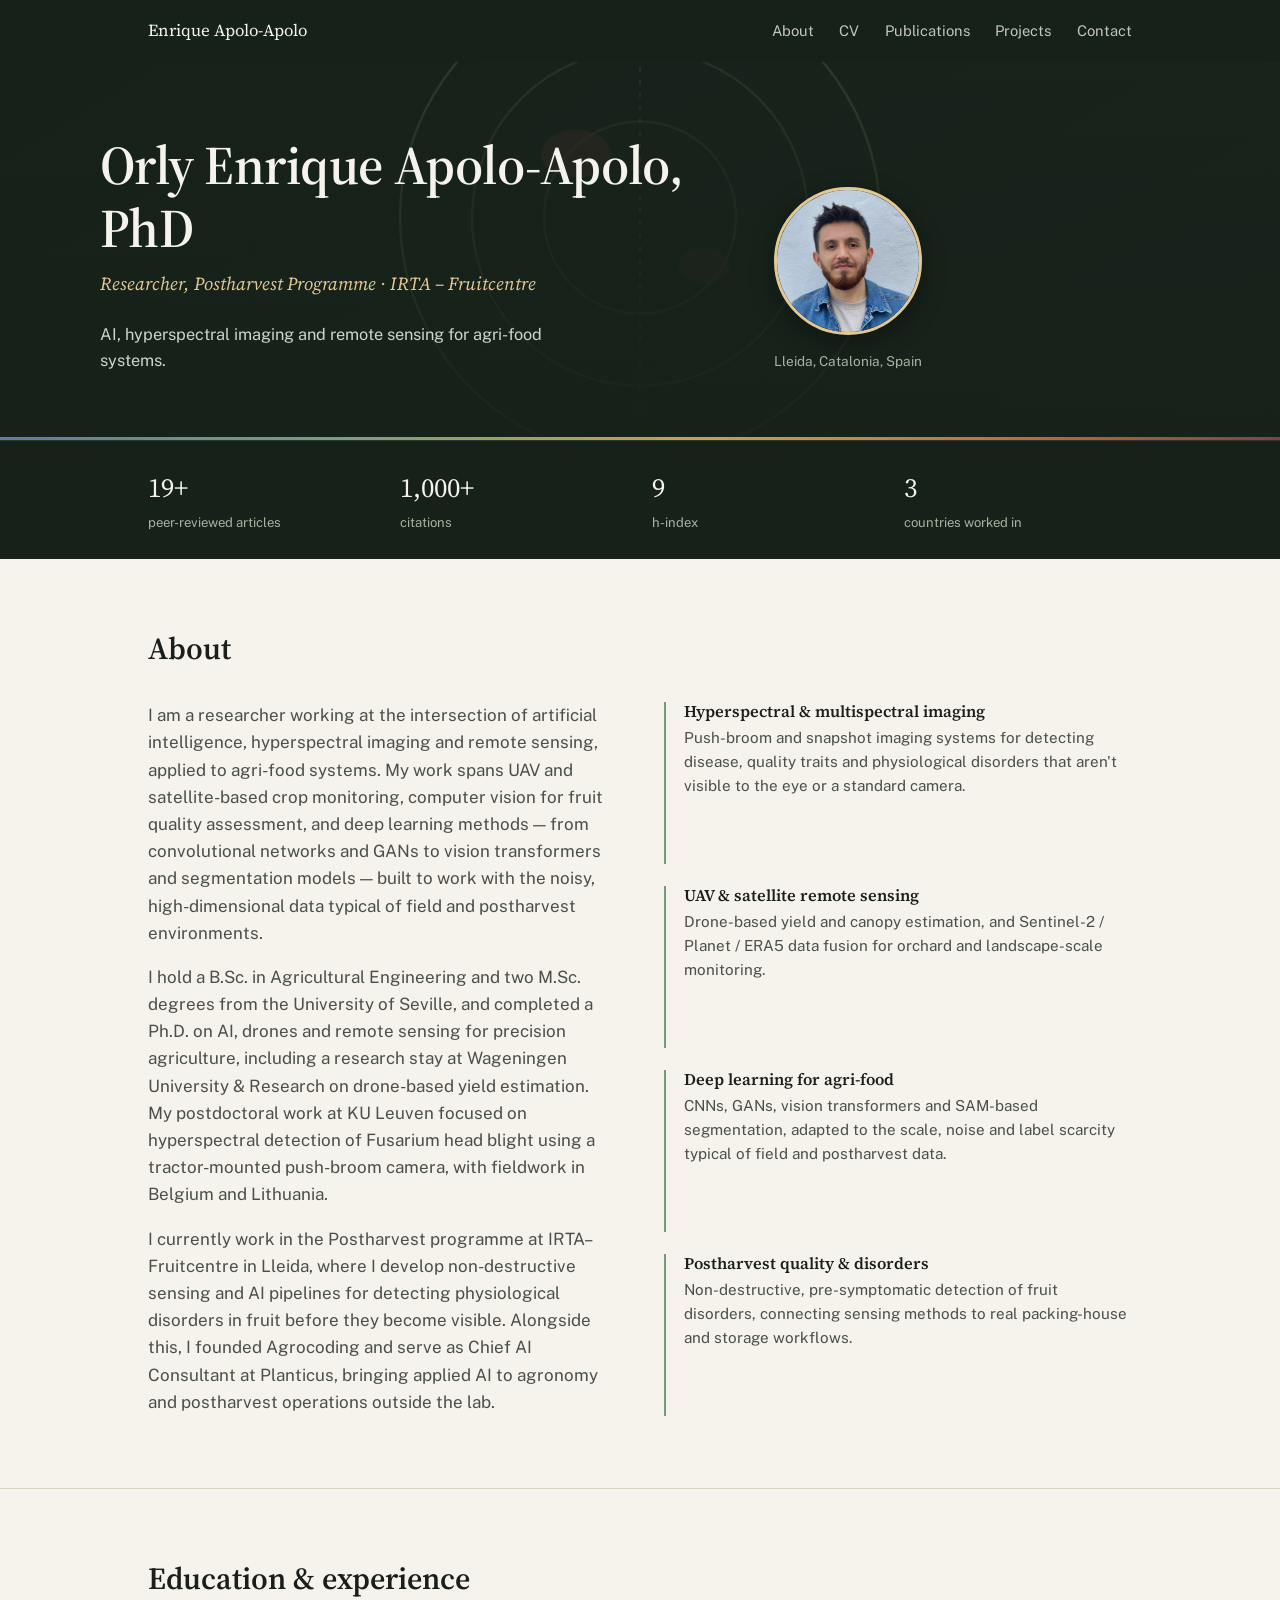
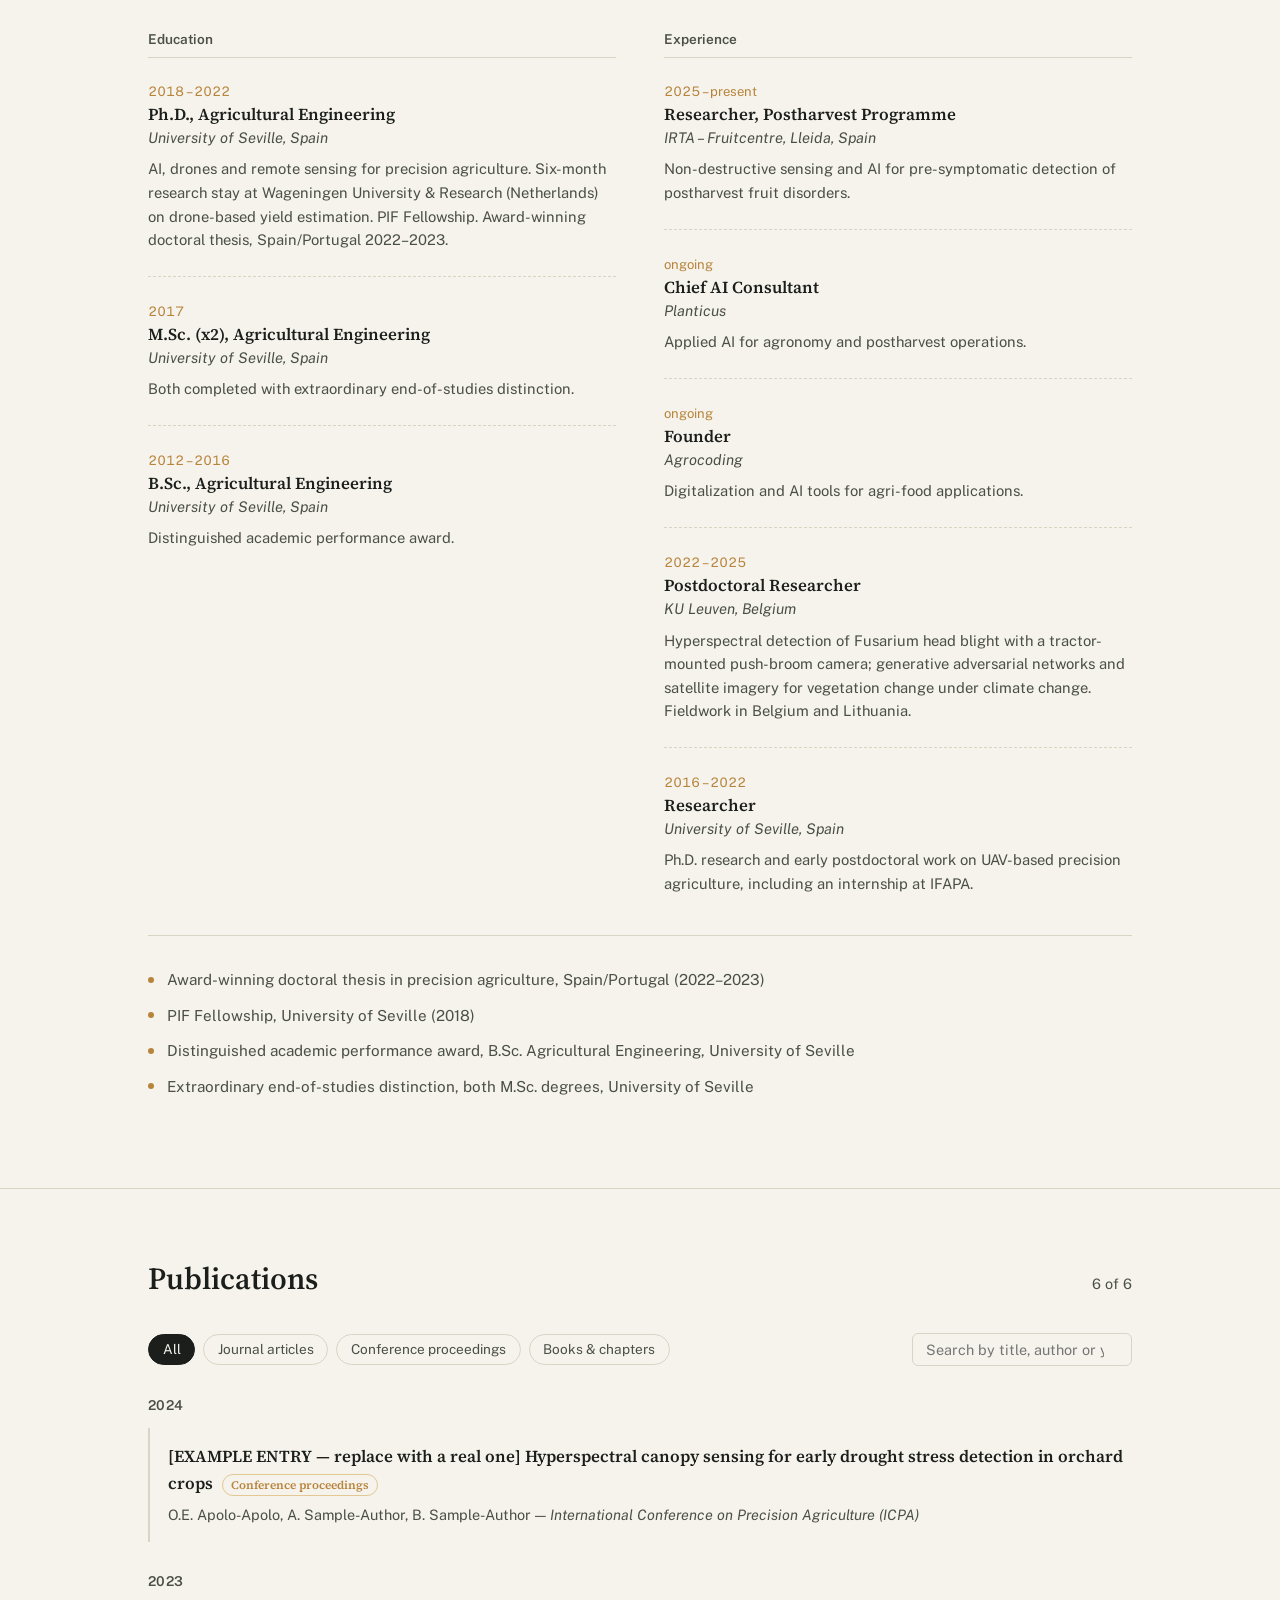
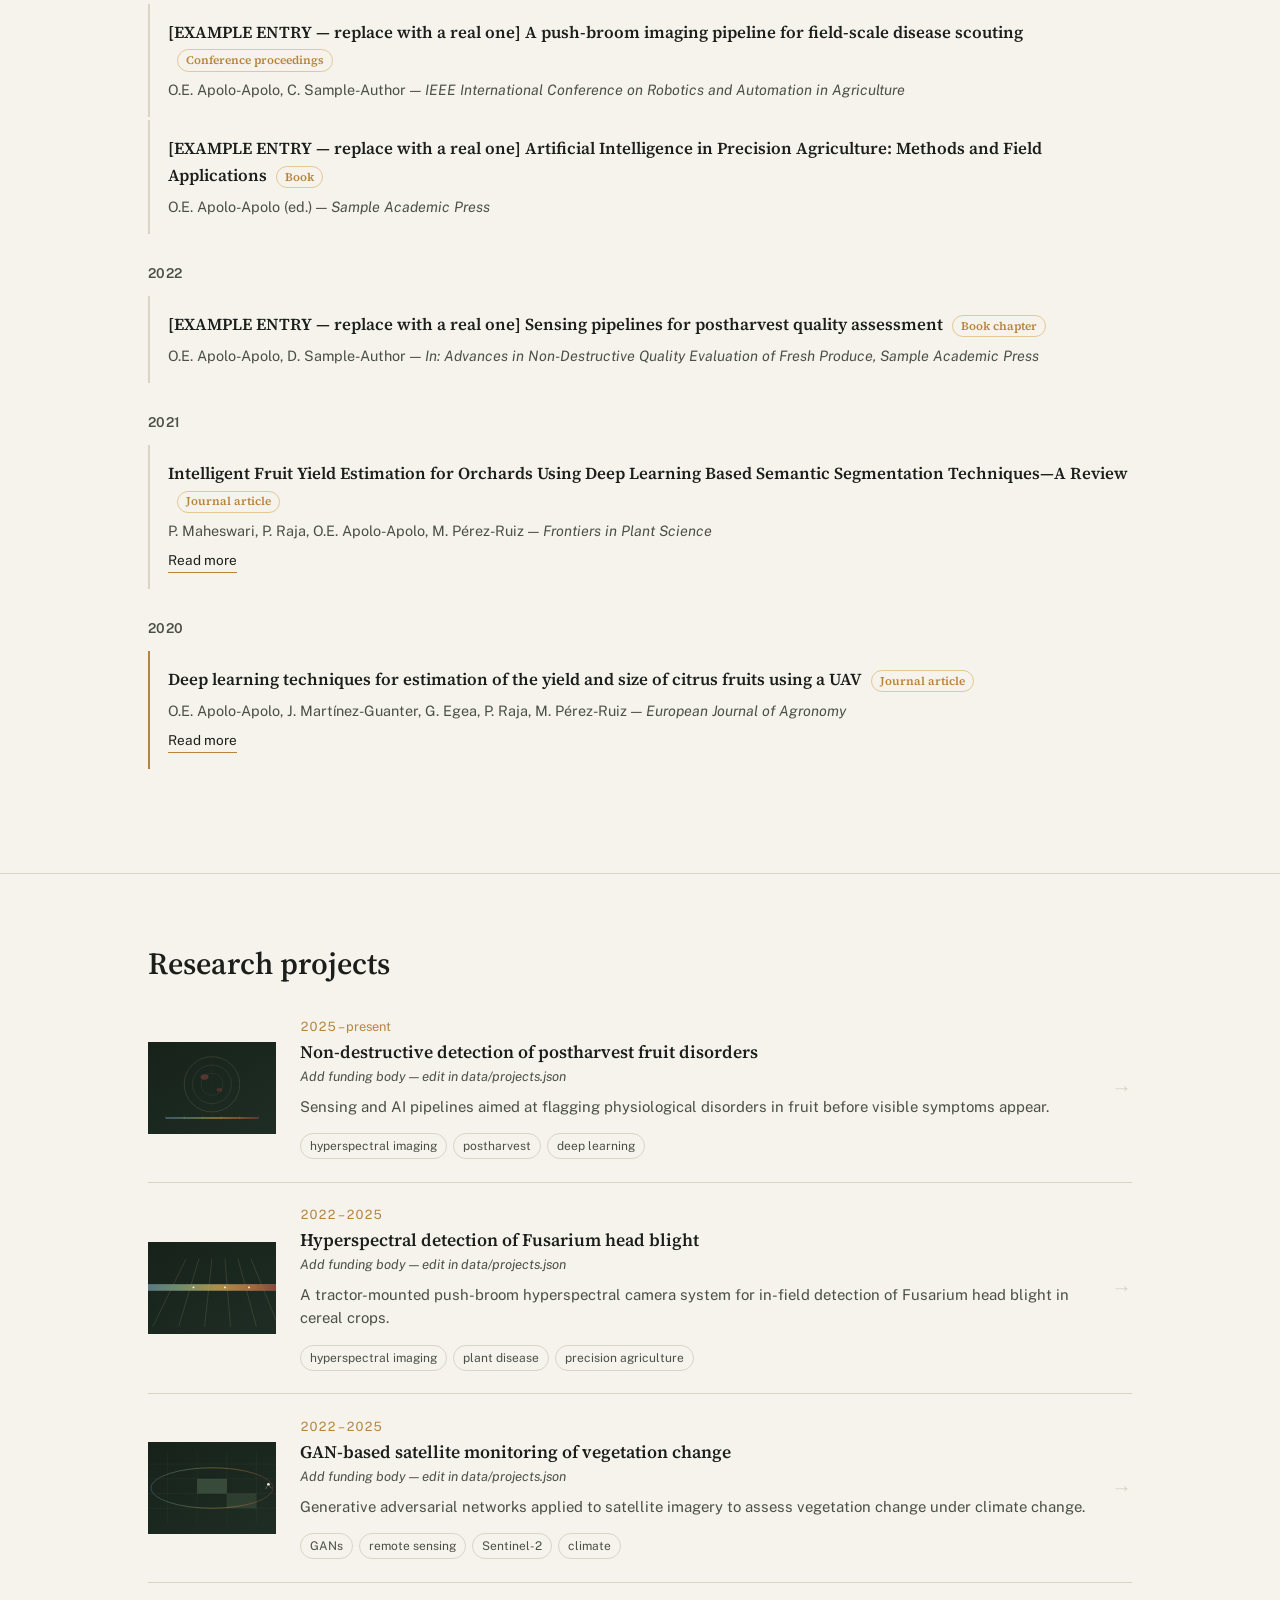
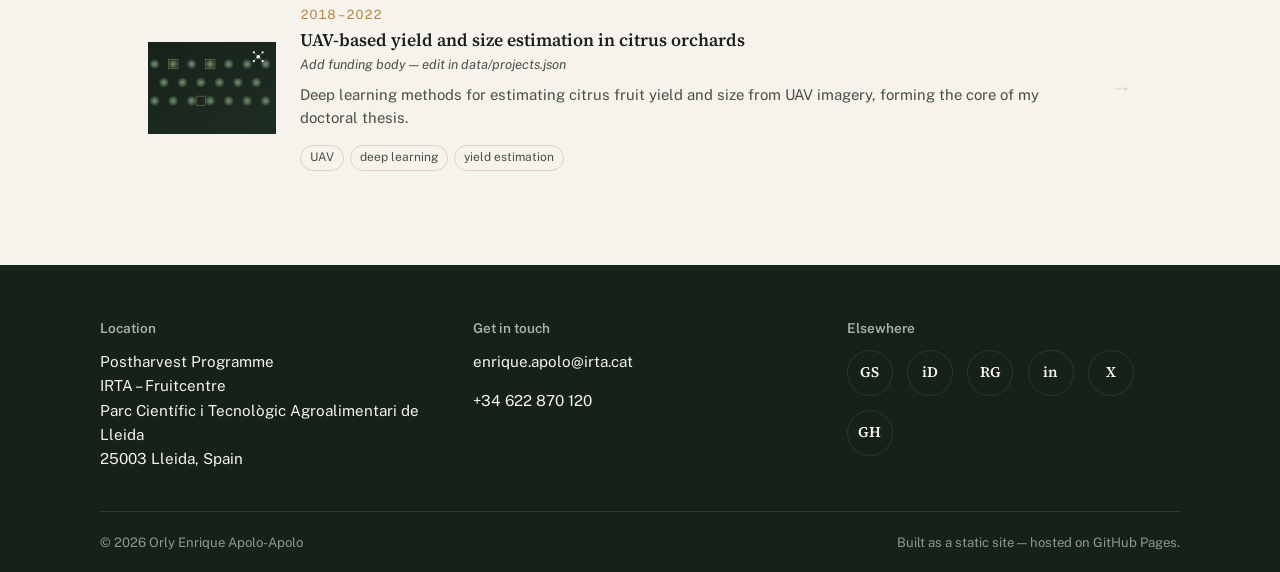
==== commit f67aaad7: "13.09.26" ====
--- a/index.html
+++ b/index.html
@@ -37,15 +37,19 @@
     </nav>
   </div>
 
-  <div class="wrap hero" id="top">
-    <div>
-      <h1 id="heroName"></h1>
-      <p class="role" id="heroRole"></p>
-      <p class="tagline" id="heroTagline"></p>
-    </div>
-    <div class="hero-figure">
-      <img id="heroPhoto" src="assets/img/profile.jpg" alt="">
-      <p class="loc"><span id="heroLocation"></span></p>
+  <div class="hero-wrap" id="top">
+    <div class="hero-carousel" id="heroCarousel"></div>
+    <div class="hero-scrim"></div>
+    <div class="wrap hero">
+      <div>
+        <h1 id="heroName"></h1>
+        <p class="role" id="heroRole"></p>
+        <p class="tagline" id="heroTagline"></p>
+      </div>
+      <div class="hero-figure">
+        <img id="heroPhoto" src="assets/img/profile.jpg" alt="">
+        <p class="loc"><span id="heroLocation"></span></p>
+      </div>
     </div>
   </div>
 
--- a/assets/css/style.css
+++ b/assets/css/style.css
@@ -163,7 +163,33 @@
   font-size: 1rem;
 }
 
+.hero-wrap{
+  position: relative;
+  overflow: hidden;
+}
+.hero-carousel{
+  position: absolute;
+  inset: 0;
+}
+.hero-carousel .slide{
+  position: absolute;
+  inset: 0;
+  background-size: cover;
+  background-position: center;
+  opacity: 0;
+  transition: opacity 1.6s ease;
+}
+.hero-carousel .slide.active{ opacity: 1; }
+.hero-scrim{
+  position: absolute;
+  inset: 0;
+  background:
+    linear-gradient(180deg, rgba(22,33,26,0.75) 0%, rgba(22,33,26,0.88) 60%, rgba(22,33,26,0.96) 100%);
+}
+
 .hero{
+  position: relative;
+  z-index: 1;
   padding: 4.5rem 0 4rem;
   display: grid;
   grid-template-columns: 1.5fr 1fr;
@@ -200,17 +226,20 @@
   width: 148px;
   height: 148px;
   object-fit: cover;
-  border: 1px solid var(--field-line);
+  border-radius: 50%;
+  border: 3px solid var(--wheat-soft);
+  box-shadow: 0 6px 24px rgba(0,0,0,0.35);
 }
 .hero-figure .loc{
   font-size: 0.85rem;
   color: #a9b3a3;
 }
-.hero-figure .loc i{ margin-right: 0.35rem; }
 
 .stats-row{
   background: var(--field);
   border-top: 1px solid var(--field-line);
+  position: relative;
+  z-index: 1;
 }
 .stats-row .wrap{
   display: grid;
@@ -421,55 +450,55 @@
 /* =========================================================
    Projects
    ========================================================= */
-.project-list{ display: grid; gap: 1.5rem; grid-template-columns: repeat(2, 1fr); }
-.project-card{
-  border: 1px solid var(--line);
-  background: var(--paper);
-  display: flex;
-  flex-direction: column;
-  overflow: hidden;
+.project-list{ display: flex; flex-direction: column; }
+.project-row{
+  display: grid;
+  grid-template-columns: 128px 1fr auto;
+  gap: 1.5rem;
+  align-items: center;
+  padding: 1.4rem 0;
+  border-bottom: 1px solid var(--line);
   text-decoration: none;
   color: inherit;
-  transition: border-color .15s ease;
-}
-.project-card:hover{ border-color: var(--wheat); }
-.project-card .thumb{
-  aspect-ratio: 16 / 10;
+}
+.project-list a.project-row:first-child{ padding-top: 0; }
+.project-list a.project-row:last-child{ border-bottom: 0; }
+.project-row .thumb{
+  width: 128px;
+  height: 92px;
   overflow: hidden;
   background: var(--field);
-}
-.project-card .thumb img{
+  flex-shrink: 0;
+}
+.project-row .thumb img{
   width: 100%; height: 100%;
   object-fit: cover;
-}
-.project-card .card-body{
-  padding: 1.3rem 1.4rem 1.5rem;
-  display: flex;
-  flex-direction: column;
-  flex: 1;
-}
-.project-card .period{
+  transition: transform .3s ease;
+}
+.project-row:hover .thumb img{ transform: scale(1.06); }
+.project-row .row-body .period{
   font-size: 0.8rem;
   color: var(--wheat);
   font-variant-numeric: tabular-nums;
 }
-.project-card h3{
+.project-row .row-body h3{
   font-size: 1.1rem;
-  margin-top: 0.35rem;
-}
-.project-card .funder{
+  margin-top: 0.3rem;
+  transition: color .15s ease;
+}
+.project-row:hover .row-body h3{ color: var(--wheat); }
+.project-row .row-body .funder{
   font-size: 0.82rem;
   color: var(--ink-soft);
   font-style: italic;
-  margin-top: 0.25rem;
-}
-.project-card p.summary{
+  margin-top: 0.2rem;
+}
+.project-row .row-body p.summary{
   color: var(--ink-soft);
   font-size: 0.93rem;
-  margin-top: 0.6rem;
-  flex: 1;
-}
-.project-card .tag-row{ margin-top: 0.8rem; }
+  margin-top: 0.5rem;
+}
+.project-row .row-body .tag-row{ margin-top: 0.6rem; }
 .tag-row{
   display: flex;
   flex-wrap: wrap;
@@ -482,12 +511,12 @@
   padding: 0.15rem 0.55rem;
   border-radius: 999px;
 }
-.project-card .view-link{
-  margin-top: 1rem;
-  font-size: 0.85rem;
-  border-bottom: 1px solid var(--wheat);
-  align-self: flex-start;
-}
+.project-row .row-arrow{
+  font-size: 1.3rem;
+  color: var(--line);
+  transition: color .15s ease, transform .15s ease;
+}
+.project-row:hover .row-arrow{ color: var(--wheat); transform: translateX(3px); }
 
 /* =========================================================
    Contact / footer
@@ -517,14 +546,32 @@
 .social-row{
   display: flex;
   flex-wrap: wrap;
-  gap: 0.6rem 1.1rem;
-}
-.social-row a{
-  font-size: 0.9rem;
-  border-bottom: 1px solid var(--field-line);
-  padding-bottom: 1px;
-}
-.social-row a:hover{ border-bottom-color: var(--wheat-soft); }
+  gap: 0.9rem;
+}
+.social-icon{
+  display: flex;
+  align-items: center;
+  justify-content: center;
+  width: 46px;
+  height: 46px;
+  border-radius: 50%;
+  border: 1.5px solid var(--field-line);
+  color: var(--paper);
+  text-decoration: none;
+  transition: background-color .18s ease, border-color .18s ease, color .18s ease, transform .18s ease;
+}
+.social-icon .glyph{
+  font-family: var(--serif);
+  font-weight: 600;
+  font-size: 0.92rem;
+  letter-spacing: -0.01em;
+}
+.social-icon:hover{
+  background: var(--wheat);
+  border-color: var(--wheat);
+  color: var(--field);
+  transform: translateY(-3px);
+}
 .footer-base{
   border-top: 1px solid var(--field-line);
   padding: 1.2rem 0;
@@ -547,7 +594,10 @@
   .about-grid{ grid-template-columns: 1fr; }
   .timeline-cols{ grid-template-columns: 1fr; gap: 2rem; }
   .contact-grid{ grid-template-columns: 1fr; gap: 1.8rem; }
-  .project-list{ grid-template-columns: 1fr; }
+  .project-list{ grid-template-columns: unset; }
+  .project-row{ grid-template-columns: 92px 1fr; }
+  .project-row .thumb{ width: 92px; height: 68px; }
+  .project-row .row-arrow{ display: none; }
 
   nav.site-nav{
     position: absolute;
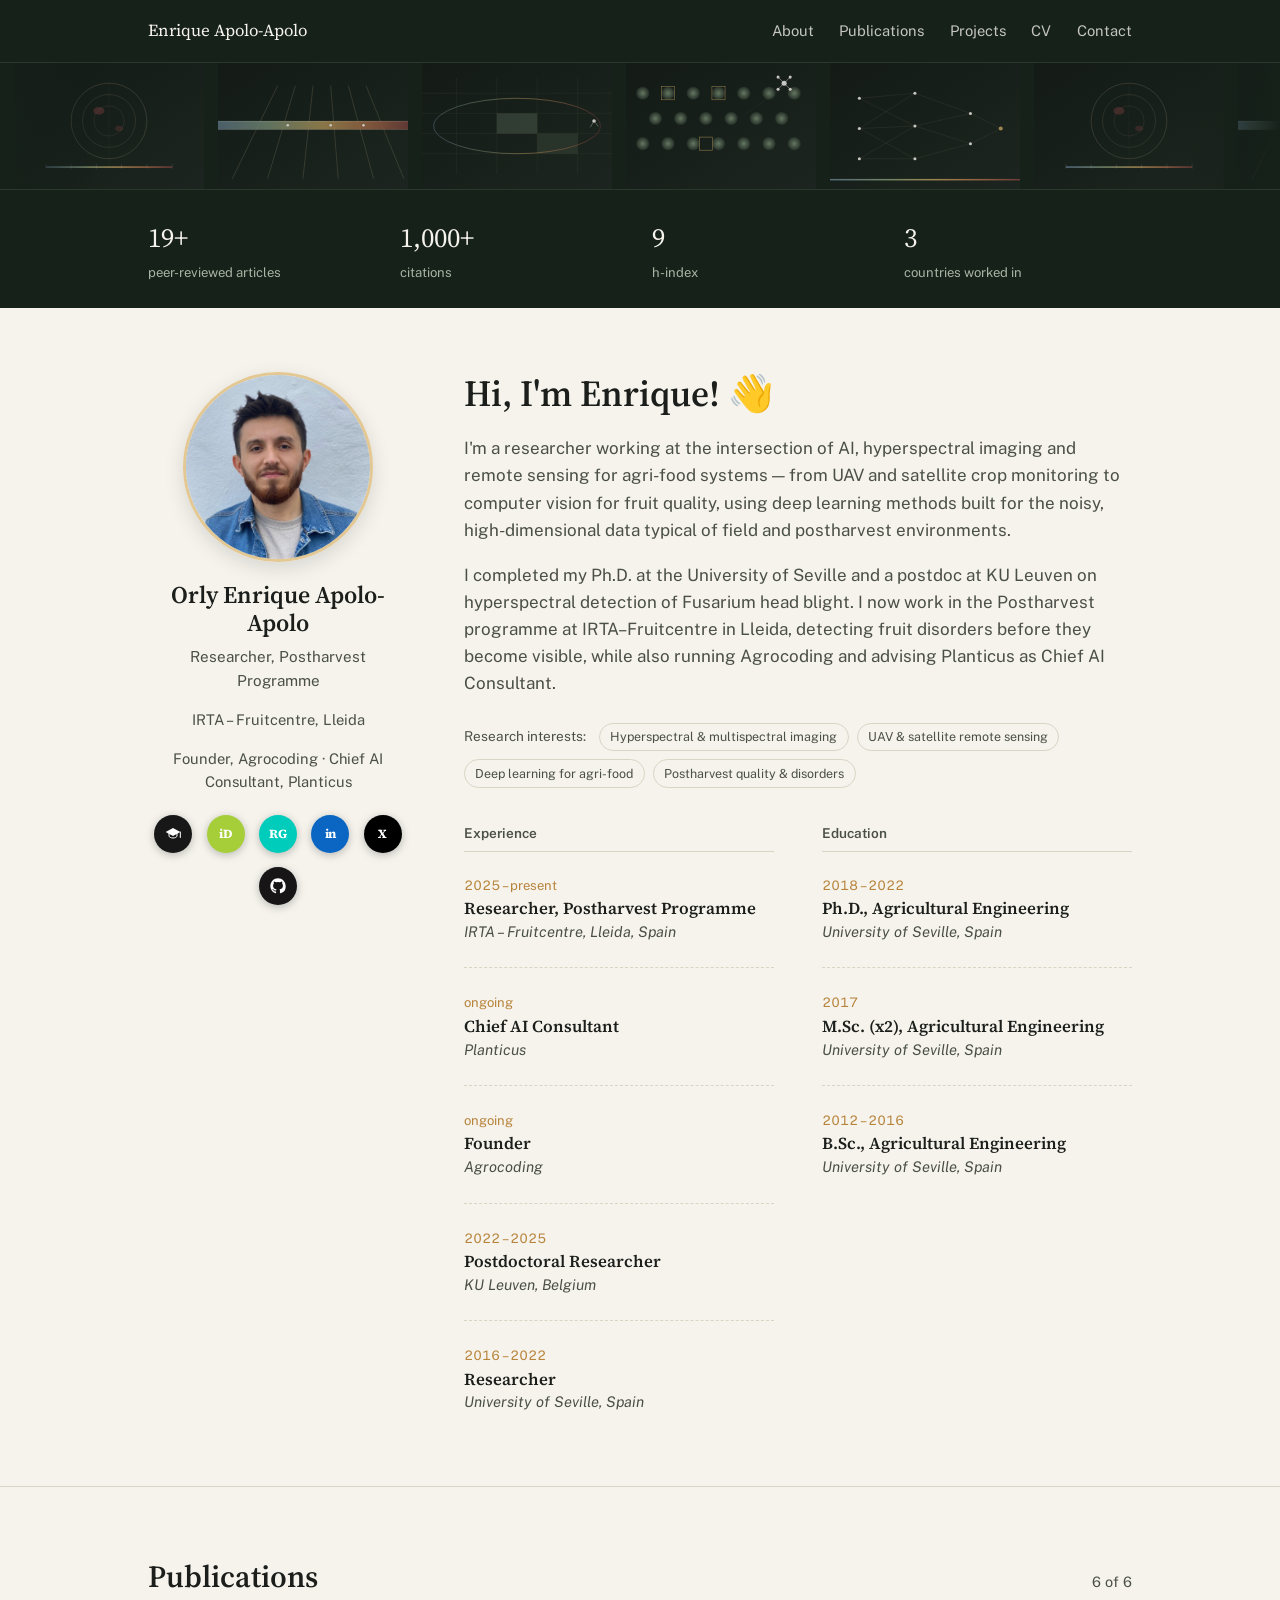
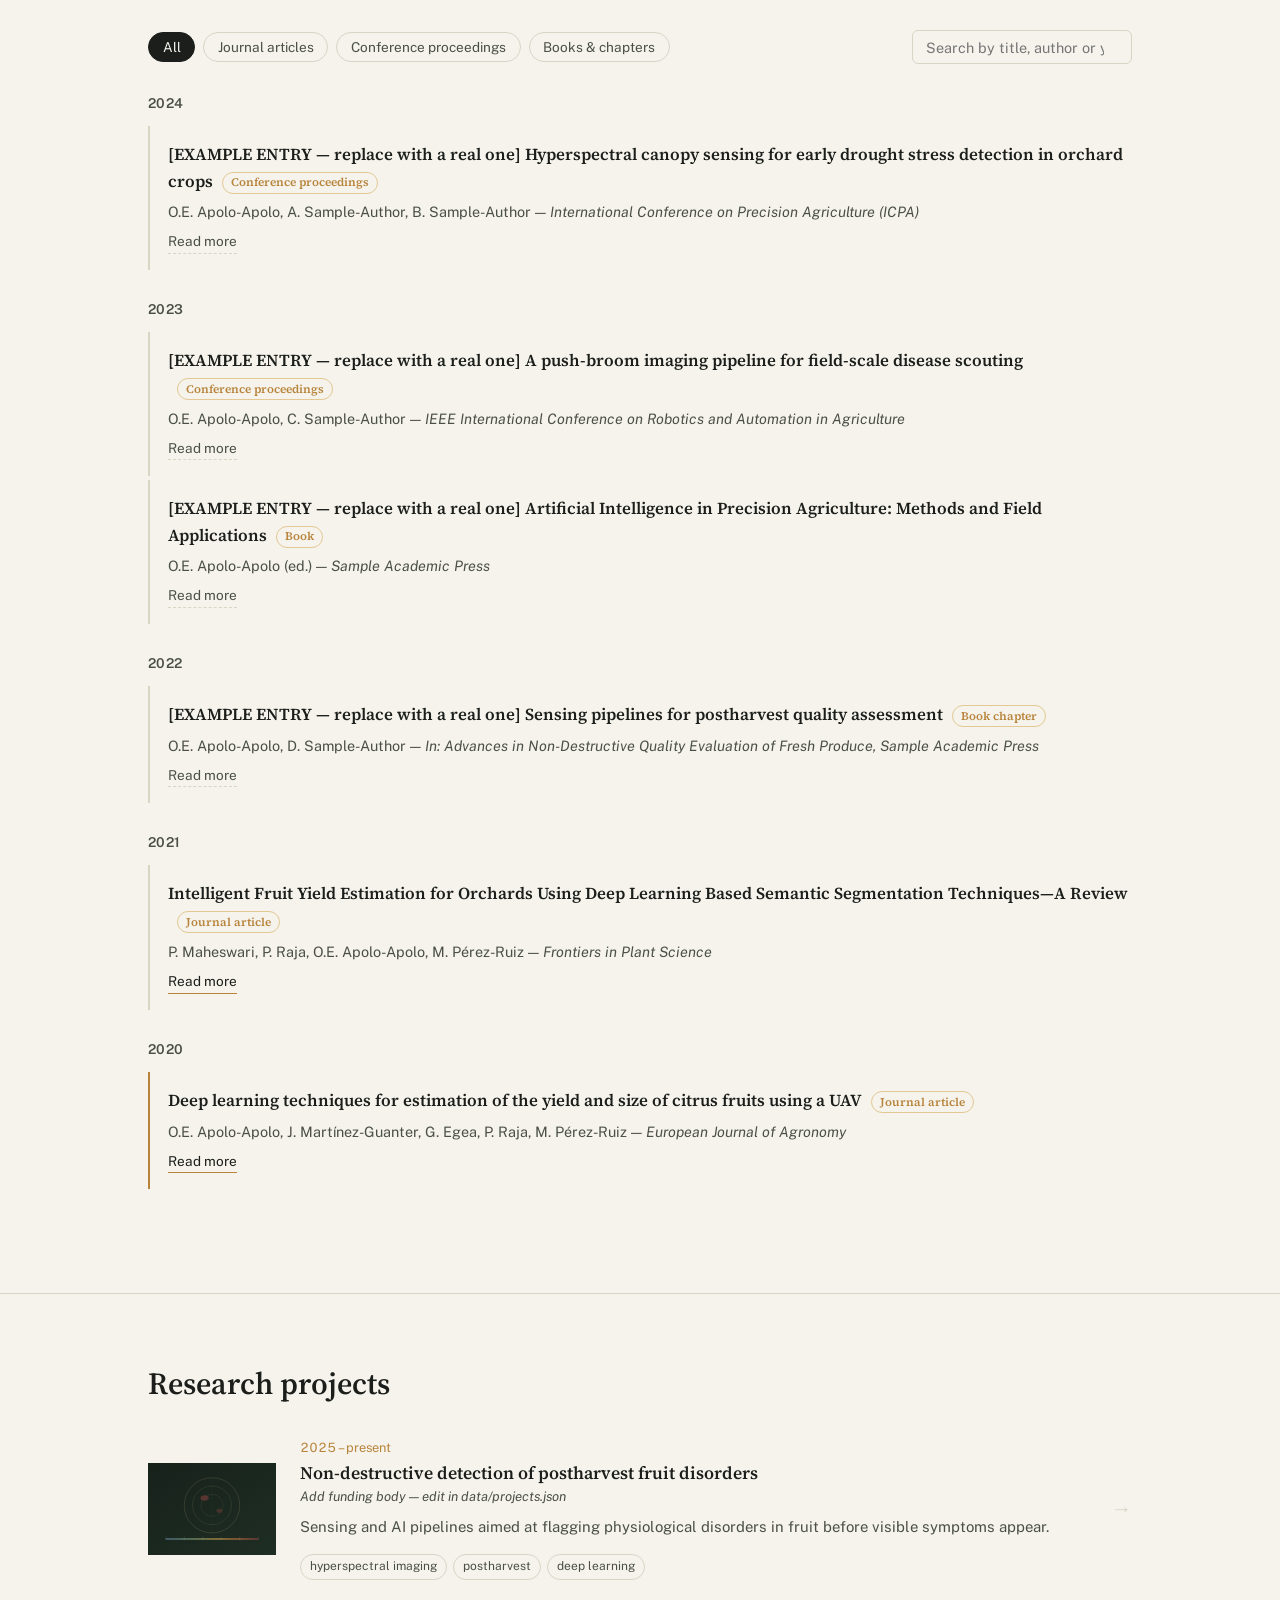
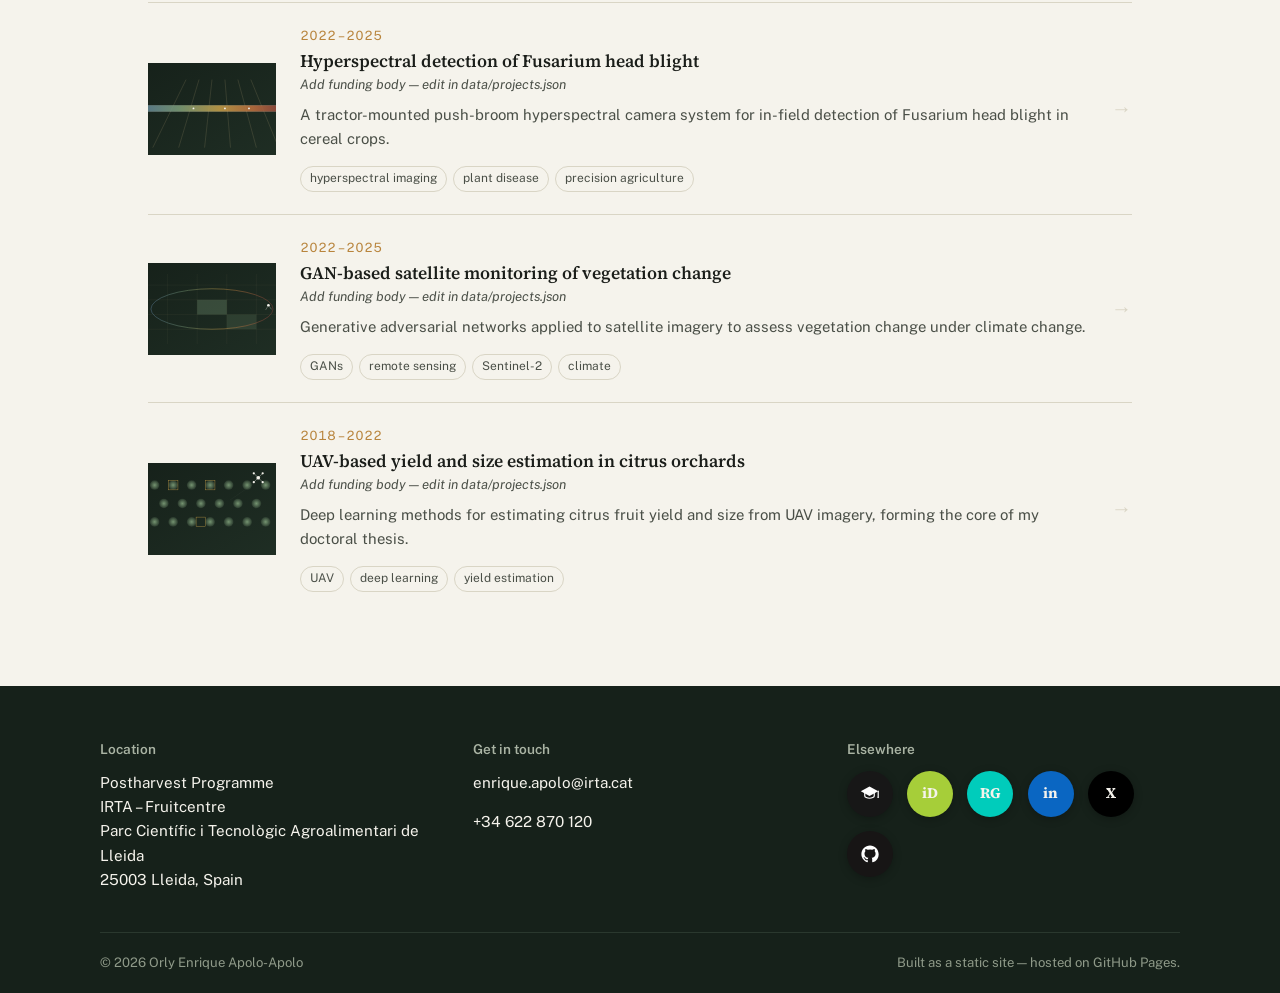
==== commit da42e916: "Changes" ====
--- a/index.html
+++ b/index.html
@@ -16,7 +16,7 @@
 </head>
 <body>
 
-<header class="masthead">
+<header class="masthead" id="top">
   <div class="wrap nav-row">
     <a href="#top" class="brand" id="brandLink"></a>
     <button class="nav-toggle" id="navToggle" aria-label="Toggle navigation" aria-expanded="false">
@@ -29,31 +29,18 @@
     <nav class="site-nav" id="siteNav">
       <ul>
         <li><a href="#about">About</a></li>
-        <li><a href="#cv">CV</a></li>
         <li><a href="#publications">Publications</a></li>
         <li><a href="#projects">Projects</a></li>
+        <li><a id="navCv" href="#" target="_blank" rel="noopener">CV</a></li>
         <li><a href="#contact">Contact</a></li>
       </ul>
     </nav>
   </div>
 
-  <div class="hero-wrap" id="top">
-    <div class="hero-carousel" id="heroCarousel"></div>
-    <div class="hero-scrim"></div>
-    <div class="wrap hero">
-      <div>
-        <h1 id="heroName"></h1>
-        <p class="role" id="heroRole"></p>
-        <p class="tagline" id="heroTagline"></p>
-      </div>
-      <div class="hero-figure">
-        <img id="heroPhoto" src="assets/img/profile.jpg" alt="">
-        <p class="loc"><span id="heroLocation"></span></p>
-      </div>
-    </div>
+  <!-- Photo reel: a scrolling filmstrip of research imagery -->
+  <div class="reel-strip">
+    <div class="reel-track" id="reelTrack"></div>
   </div>
-
-  <hr class="spectrum-rule">
 
   <div class="stats-row">
     <div class="wrap" id="statsRow"></div>
@@ -62,32 +49,32 @@
 
 <main>
 
-  <!-- About -->
-  <section id="about">
-    <div class="wrap">
-      <div class="section-head"><h2>About</h2></div>
-      <div class="about-grid">
+  <!-- About: personal intro card -->
+  <section id="about" class="intro-section">
+    <div class="wrap intro-grid">
+      <aside class="intro-side">
+        <img id="heroPhoto" src="assets/img/profile.png" alt="">
+        <div class="intro-side-text">
+          <h1 id="introName"></h1>
+          <div id="introRoleLines"></div>
+          <div class="social-row" id="socialRowTop"></div>
+        </div>
+      </aside>
+      <div class="intro-main">
+        <h2 id="greeting"></h2>
         <div id="bioText"></div>
-        <ul class="areas-list" id="areasList"></ul>
-      </div>
-    </div>
-  </section>
-
-  <!-- CV: education + experience + awards -->
-  <section id="cv">
-    <div class="wrap">
-      <div class="section-head"><h2>Education &amp; experience</h2></div>
-      <div class="timeline-cols">
-        <div>
-          <h3 class="col-title">Education</h3>
-          <div id="educationList"></div>
-        </div>
-        <div>
-          <h3 class="col-title">Experience</h3>
-          <div id="experienceList"></div>
+        <div class="interests-row" id="interestsRow"></div>
+        <div class="timeline-cols compact">
+          <div>
+            <h3 class="col-title">Experience</h3>
+            <div id="experienceList"></div>
+          </div>
+          <div>
+            <h3 class="col-title">Education</h3>
+            <div id="educationList"></div>
+          </div>
         </div>
       </div>
-      <ul class="awards-list" id="awardsList"></ul>
     </div>
   </section>
 
--- a/assets/css/style.css
+++ b/assets/css/style.css
@@ -163,81 +163,58 @@
   font-size: 1rem;
 }
 
-.hero-wrap{
+/* =========================================================
+   Photo reel — scrolling filmstrip of project imagery
+   ========================================================= */
+.reel-strip{
   position: relative;
+  height: 128px;
   overflow: hidden;
-}
-.hero-carousel{
+  background: var(--field);
+  border-top: 1px solid var(--field-line);
+  border-bottom: 1px solid var(--field-line);
+}
+.reel-strip::before, .reel-strip::after{
+  content: "";
   position: absolute;
-  inset: 0;
-}
-.hero-carousel .slide{
+  top: 0; bottom: 0;
+  width: 90px;
+  z-index: 2;
+  pointer-events: none;
+}
+.reel-strip::before{ left: 0; background: linear-gradient(90deg, var(--field), transparent); }
+.reel-strip::after{ right: 0; background: linear-gradient(270deg, var(--field), transparent); }
+
+.reel-track{
+  display: flex;
+  gap: 14px;
   position: absolute;
-  inset: 0;
-  background-size: cover;
-  background-position: center;
-  opacity: 0;
-  transition: opacity 1.6s ease;
-}
-.hero-carousel .slide.active{ opacity: 1; }
-.hero-scrim{
-  position: absolute;
-  inset: 0;
-  background:
-    linear-gradient(180deg, rgba(22,33,26,0.75) 0%, rgba(22,33,26,0.88) 60%, rgba(22,33,26,0.96) 100%);
-}
-
-.hero{
-  position: relative;
-  z-index: 1;
-  padding: 4.5rem 0 4rem;
-  display: grid;
-  grid-template-columns: 1.5fr 1fr;
-  gap: clamp(2rem, 5vw, 4rem);
-  align-items: end;
-}
-
-.hero h1{
-  color: var(--paper);
-  font-size: clamp(2.1rem, 4.4vw, 3.4rem);
-  letter-spacing: -0.01em;
-}
-.hero .role{
-  font-family: var(--serif);
-  font-style: italic;
-  color: var(--wheat-soft);
-  font-size: 1.15rem;
-  margin-top: 0.6rem;
-}
-.hero .tagline{
-  margin-top: 1.4rem;
-  max-width: 46ch;
-  color: #cfd6cb;
-  font-size: 1.02rem;
-}
-
-.hero-figure{
-  display: flex;
-  flex-direction: column;
-  align-items: flex-start;
-  gap: 1rem;
-}
-.hero-figure img{
-  width: 148px;
-  height: 148px;
+  top: 0; left: 0;
+  height: 100%;
+  padding: 0 14px;
+  animation: reel-scroll 34s linear infinite;
+  will-change: transform;
+}
+.reel-track img{
+  height: 100%;
+  width: 190px;
   object-fit: cover;
-  border-radius: 50%;
-  border: 3px solid var(--wheat-soft);
-  box-shadow: 0 6px 24px rgba(0,0,0,0.35);
-}
-.hero-figure .loc{
-  font-size: 0.85rem;
-  color: #a9b3a3;
+  flex-shrink: 0;
+  filter: saturate(0.75) brightness(0.82);
+  transition: filter .3s ease;
+}
+.reel-track img:hover{ filter: none; }
+
+@keyframes reel-scroll{
+  from{ transform: translateX(0); }
+  to{ transform: translateX(-50%); }
+}
+@media (prefers-reduced-motion: reduce){
+  .reel-track{ animation: none; }
 }
 
 .stats-row{
   background: var(--field);
-  border-top: 1px solid var(--field-line);
   position: relative;
   z-index: 1;
 }
@@ -259,35 +236,84 @@
 }
 
 /* =========================================================
-   About
-   ========================================================= */
-.about-grid{
+   About — personal intro card
+   ========================================================= */
+.intro-section{ padding-top: 4rem; }
+.intro-grid{
   display: grid;
-  grid-template-columns: 1fr 1fr;
-  gap: 3rem;
-}
-.about-grid p{ color: var(--ink-soft); }
-
-.areas-list{
-  list-style: none;
-  margin: 0;
-  padding: 0;
-  display: grid;
-  gap: 1.4rem;
-}
-.areas-list li{
-  padding-left: 1.1rem;
-  border-left: 2px solid transparent;
-  border-image: var(--spectrum) 1 100%;
-}
-.areas-list h3{
-  font-size: 1.02rem;
-  margin-bottom: 0.3rem;
-}
-.areas-list p{
+  grid-template-columns: 260px 1fr;
+  gap: 3.5rem;
+}
+
+.intro-side{
+  text-align: center;
+}
+.intro-side img{
+  width: 190px;
+  height: 190px;
+  object-fit: cover;
+  border-radius: 50%;
+  margin: 0 auto 1.2rem;
+  border: 3px solid var(--wheat-soft);
+  box-shadow: 0 6px 20px rgba(0,0,0,0.12);
+}
+.intro-side h1{
+  font-size: 1.5rem;
+}
+.intro-side .role-primary{
   color: var(--ink-soft);
   font-size: 0.95rem;
-}
+  margin-top: 0.5rem;
+}
+.intro-side .role-line{
+  color: var(--ink-soft);
+  font-size: 0.92rem;
+  margin-top: 0.3rem;
+}
+.intro-side .social-row{
+  justify-content: center;
+  margin-top: 1.3rem;
+}
+.intro-side .social-icon{
+  width: 38px;
+  height: 38px;
+}
+.intro-side .social-icon .glyph{ font-size: 0.78rem; }
+.intro-side .social-icon svg{ width: 16px; height: 16px; }
+
+.intro-main h2{
+  font-size: clamp(1.7rem, 3vw, 2.3rem);
+}
+.intro-main .bio-wrap p, .intro-main > div > p{
+  color: var(--ink-soft);
+  max-width: var(--measure);
+  margin-top: 1.1rem;
+}
+#bioText p:first-child{ margin-top: 1.3rem; }
+
+.interests-row{
+  margin-top: 1.6rem;
+  display: flex;
+  flex-wrap: wrap;
+  align-items: center;
+  gap: 0.5rem;
+}
+.interests-label{
+  font-size: 0.85rem;
+  color: var(--ink-soft);
+  margin-right: 0.3rem;
+}
+.interest-tag{
+  font-size: 0.78rem;
+  color: var(--ink-soft);
+  border: 1px solid var(--line);
+  padding: 0.2rem 0.65rem;
+  border-radius: 999px;
+}
+
+.timeline-cols.compact{ margin-top: 2.4rem; }
+
+
 
 /* =========================================================
    Timeline (education / experience)
@@ -323,35 +349,8 @@
   font-style: italic;
   margin-top: 0.1rem;
 }
-.tl-item .detail{
-  font-size: 0.92rem;
-  color: var(--ink-soft);
-  margin-top: 0.5rem;
-}
-
-.awards-list{
-  margin-top: 2.5rem;
-  padding-top: 2rem;
-  border-top: 1px solid var(--line);
-  list-style: none;
-  padding-left: 0;
-  display: grid;
-  gap: 0.7rem;
-}
-.awards-list li{
-  font-size: 0.95rem;
-  color: var(--ink-soft);
-  padding-left: 1.2rem;
-  position: relative;
-}
-.awards-list li::before{
-  content: "";
-  position: absolute;
-  left: 0; top: 0.55em;
-  width: 6px; height: 6px;
-  background: var(--wheat);
-  border-radius: 50%;
-}
+
+
 
 /* =========================================================
    Publications
@@ -430,7 +429,17 @@
   display: flex;
   gap: 1rem;
 }
-.pub-item .pub-links a{ text-decoration: none; border-bottom: 1px solid var(--wheat); }
+.pub-readmore{
+  text-decoration: none;
+  border-bottom: 1px solid var(--wheat);
+  color: var(--ink);
+  cursor: pointer;
+}
+.pub-readmore.disabled{
+  color: var(--ink-soft);
+  border-bottom: 1px dashed var(--line);
+  cursor: not-allowed;
+}
 .pub-item .pub-type-tag{
   display: inline-block;
   font-size: 0.72rem;
@@ -555,23 +564,29 @@
   width: 46px;
   height: 46px;
   border-radius: 50%;
-  border: 1.5px solid var(--field-line);
-  color: var(--paper);
+  color: #fff;
   text-decoration: none;
-  transition: background-color .18s ease, border-color .18s ease, color .18s ease, transform .18s ease;
+  box-shadow: 0 2px 8px rgba(0,0,0,0.25);
+  transition: transform .18s ease, filter .18s ease, box-shadow .18s ease;
 }
 .social-icon .glyph{
   font-family: var(--serif);
-  font-weight: 600;
+  font-weight: 700;
   font-size: 0.92rem;
   letter-spacing: -0.01em;
 }
 .social-icon:hover{
-  background: var(--wheat);
-  border-color: var(--wheat);
-  color: var(--field);
   transform: translateY(-3px);
-}
+  filter: brightness(1.08);
+  box-shadow: 0 6px 16px rgba(0,0,0,0.32);
+}
+
+.icon-scholar{ background: #171717; }
+.icon-orcid{ background: #A6CE39; }
+.icon-researchgate{ background: #00CCBB; }
+.icon-linkedin{ background: #0A66C2; }
+.icon-x{ background: #000000; }
+.icon-github{ background: #171515; }
 .footer-base{
   border-top: 1px solid var(--field-line);
   padding: 1.2rem 0;
@@ -587,11 +602,12 @@
    Responsive
    ========================================================= */
 @media (max-width: 860px){
-  .hero{ grid-template-columns: 1fr; }
-  .hero-figure{ flex-direction: row; align-items: center; }
-  .hero-figure img{ width: 84px; height: 84px; }
   .stats-row .wrap{ grid-template-columns: repeat(2, 1fr); }
-  .about-grid{ grid-template-columns: 1fr; }
+  .intro-grid{ grid-template-columns: 1fr; gap: 2rem; }
+  .intro-side{ display: flex; align-items: center; gap: 1.2rem; text-align: left; }
+  .intro-side img{ width: 88px; height: 88px; margin: 0; flex-shrink: 0; }
+  .intro-side-text{ flex: 1; }
+  .intro-side .social-row{ justify-content: flex-start; margin-top: 0.8rem; }
   .timeline-cols{ grid-template-columns: 1fr; gap: 2rem; }
   .contact-grid{ grid-template-columns: 1fr; gap: 1.8rem; }
   .project-list{ grid-template-columns: unset; }
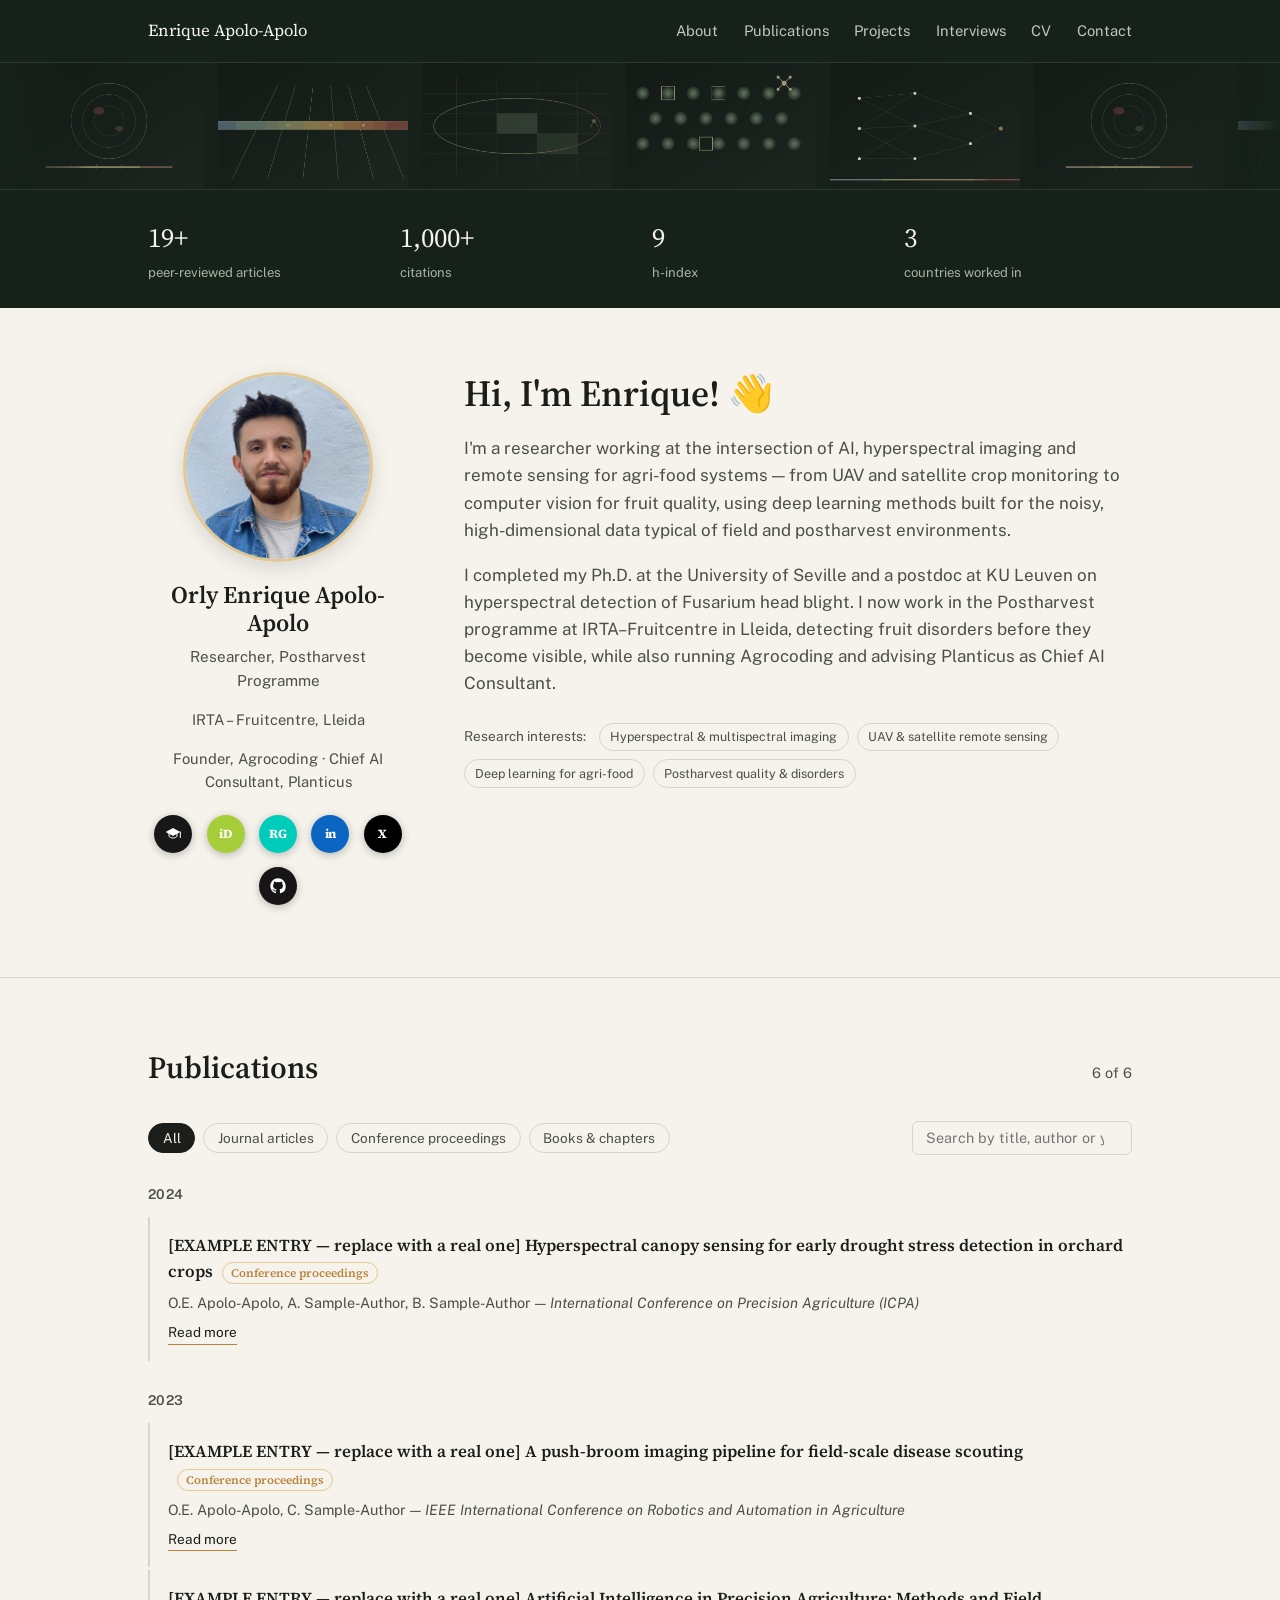
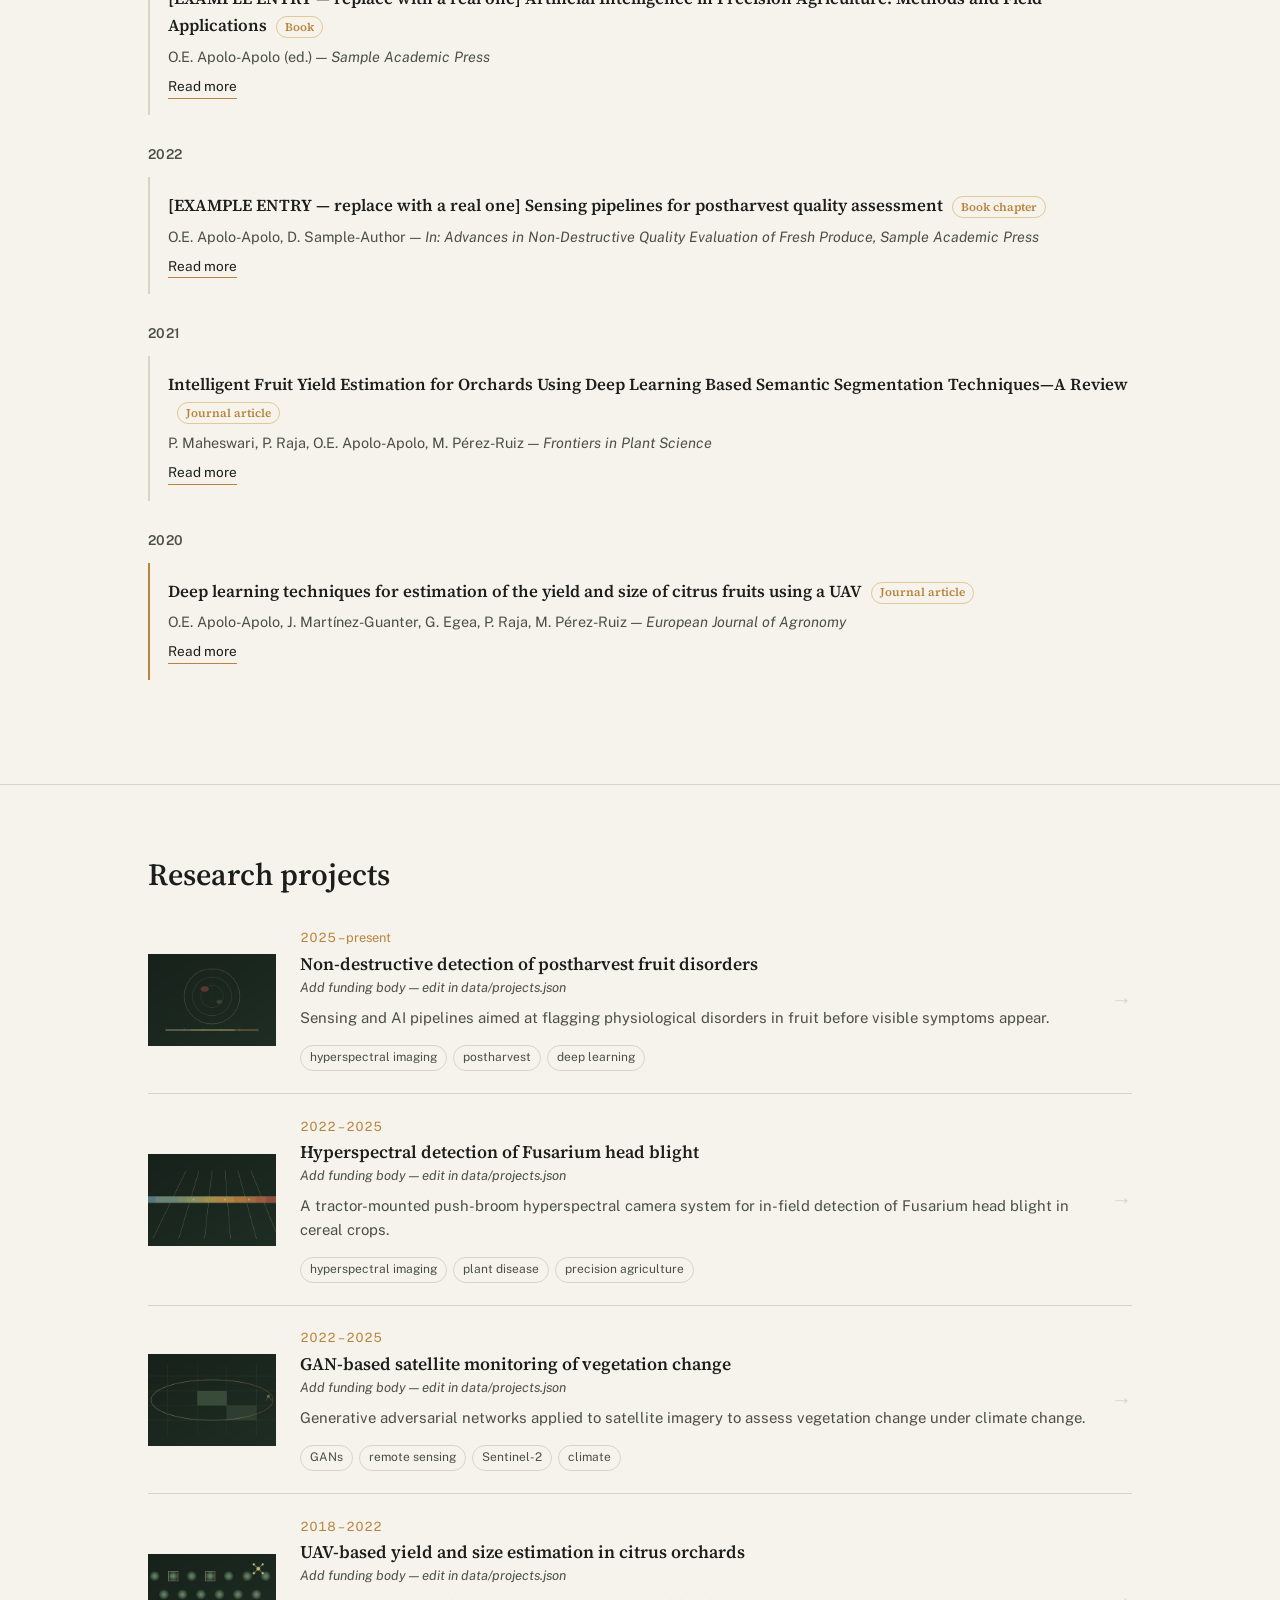
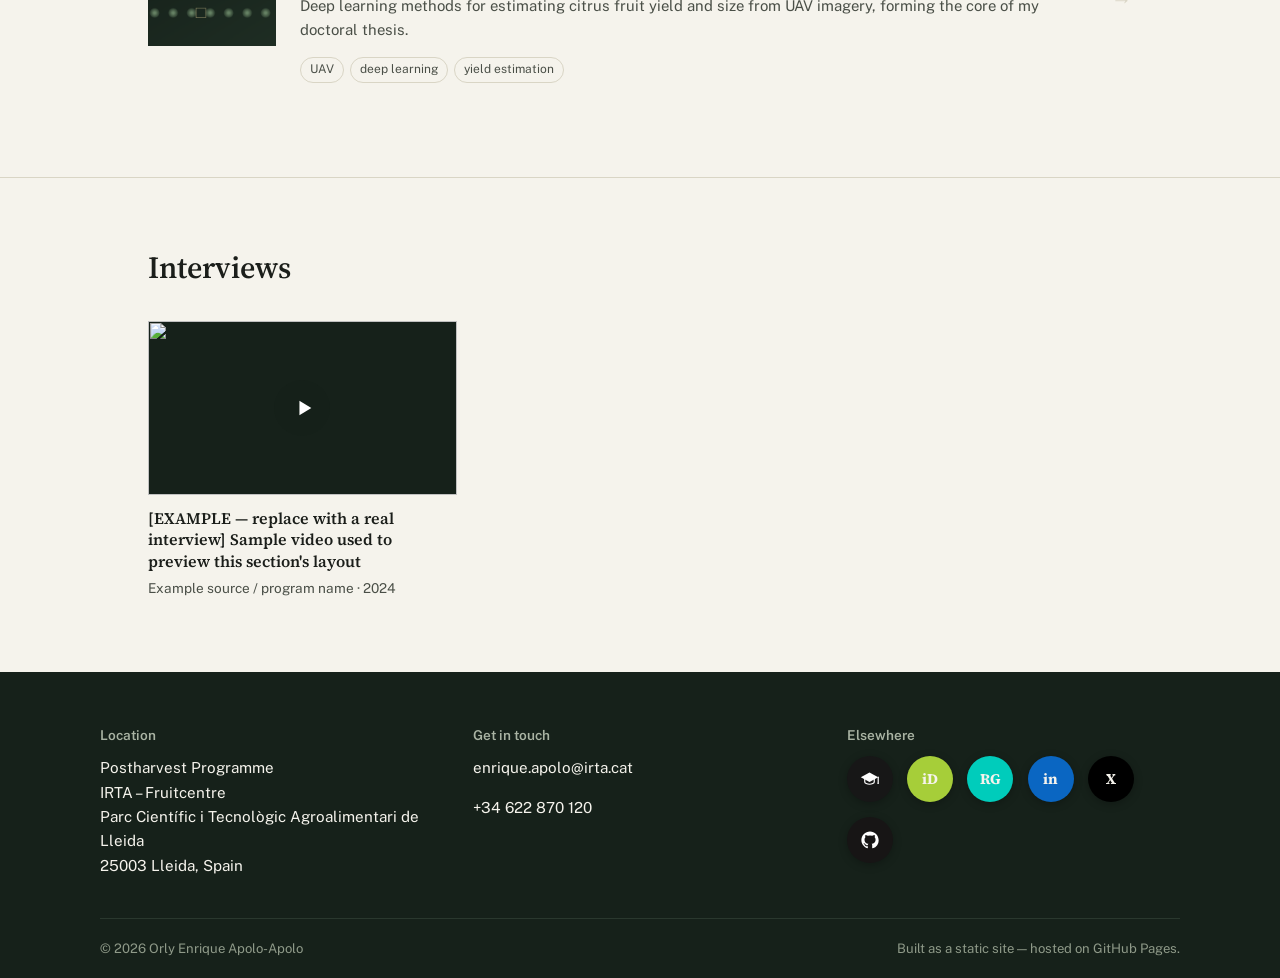
==== commit 2ed5e889: "Upadate" ====
--- a/index.html
+++ b/index.html
@@ -31,6 +31,7 @@
         <li><a href="#about">About</a></li>
         <li><a href="#publications">Publications</a></li>
         <li><a href="#projects">Projects</a></li>
+        <li><a href="#interviews">Interviews</a></li>
         <li><a id="navCv" href="#" target="_blank" rel="noopener">CV</a></li>
         <li><a href="#contact">Contact</a></li>
       </ul>
@@ -53,7 +54,10 @@
   <section id="about" class="intro-section">
     <div class="wrap intro-grid">
       <aside class="intro-side">
-        <img id="heroPhoto" src="assets/img/profile.png" alt="">
+        <div class="photo-swap">
+          <img id="heroPhoto" src="assets/img/profile.png" alt="">
+          <img id="heroPhotoHover" alt="" aria-hidden="true">
+        </div>
         <div class="intro-side-text">
           <h1 id="introName"></h1>
           <div id="introRoleLines"></div>
@@ -64,16 +68,6 @@
         <h2 id="greeting"></h2>
         <div id="bioText"></div>
         <div class="interests-row" id="interestsRow"></div>
-        <div class="timeline-cols compact">
-          <div>
-            <h3 class="col-title">Experience</h3>
-            <div id="experienceList"></div>
-          </div>
-          <div>
-            <h3 class="col-title">Education</h3>
-            <div id="educationList"></div>
-          </div>
-        </div>
       </div>
     </div>
   </section>
@@ -98,6 +92,14 @@
     <div class="wrap">
       <div class="section-head"><h2>Research projects</h2></div>
       <div class="project-list" id="projectList"></div>
+    </div>
+  </section>
+
+  <!-- Interviews -->
+  <section id="interviews">
+    <div class="wrap">
+      <div class="section-head"><h2>Interviews</h2></div>
+      <div class="interview-grid" id="interviewGrid"></div>
     </div>
   </section>
 
--- a/assets/css/style.css
+++ b/assets/css/style.css
@@ -248,15 +248,28 @@
 .intro-side{
   text-align: center;
 }
-.intro-side img{
+.photo-swap{
+  position: relative;
   width: 190px;
   height: 190px;
+  margin: 0 auto 1.2rem;
+  border-radius: 50%;
+}
+.photo-swap img{
+  position: absolute;
+  inset: 0;
+  width: 100%;
+  height: 100%;
+  margin: 0;
   object-fit: cover;
   border-radius: 50%;
-  margin: 0 auto 1.2rem;
   border: 3px solid var(--wheat-soft);
   box-shadow: 0 6px 20px rgba(0,0,0,0.12);
-}
+  transition: opacity .35s ease;
+}
+#heroPhotoHover{ opacity: 0; }
+.photo-swap:hover #heroPhotoHover{ opacity: 1; }
+.photo-swap.no-hover-photo:hover #heroPhotoHover{ opacity: 0; }
 .intro-side h1{
   font-size: 1.5rem;
 }
@@ -310,47 +323,6 @@
   padding: 0.2rem 0.65rem;
   border-radius: 999px;
 }
-
-.timeline-cols.compact{ margin-top: 2.4rem; }
-
-
-
-/* =========================================================
-   Timeline (education / experience)
-   ========================================================= */
-.timeline-cols{
-  display: grid;
-  grid-template-columns: 1fr 1fr;
-  gap: 3rem;
-}
-.timeline-cols h3.col-title{
-  font-size: 0.85rem;
-  font-family: var(--sans);
-  color: var(--ink-soft);
-  margin-bottom: 1.4rem;
-  padding-bottom: 0.6rem;
-  border-bottom: 1px solid var(--line);
-}
-.tl-item{
-  padding-bottom: 1.5rem;
-  margin-bottom: 1.5rem;
-  border-bottom: 1px dashed var(--line);
-}
-.tl-item:last-child{ border-bottom: 0; margin-bottom: 0; padding-bottom: 0; }
-.tl-item .period{
-  font-size: 0.82rem;
-  color: var(--wheat);
-  font-variant-numeric: tabular-nums;
-}
-.tl-item h4{ font-size: 1.05rem; margin-top: 0.2rem; }
-.tl-item .place{
-  font-size: 0.92rem;
-  color: var(--ink-soft);
-  font-style: italic;
-  margin-top: 0.1rem;
-}
-
-
 
 /* =========================================================
    Publications
@@ -605,10 +577,9 @@
   .stats-row .wrap{ grid-template-columns: repeat(2, 1fr); }
   .intro-grid{ grid-template-columns: 1fr; gap: 2rem; }
   .intro-side{ display: flex; align-items: center; gap: 1.2rem; text-align: left; }
-  .intro-side img{ width: 88px; height: 88px; margin: 0; flex-shrink: 0; }
+  .photo-swap{ width: 88px; height: 88px; margin: 0; flex-shrink: 0; }
   .intro-side-text{ flex: 1; }
   .intro-side .social-row{ justify-content: flex-start; margin-top: 0.8rem; }
-  .timeline-cols{ grid-template-columns: 1fr; gap: 2rem; }
   .contact-grid{ grid-template-columns: 1fr; gap: 1.8rem; }
   .project-list{ grid-template-columns: unset; }
   .project-row{ grid-template-columns: 92px 1fr; }
@@ -717,3 +688,61 @@
   .detail-header{ grid-template-columns: 1fr; }
   .detail-meta-row{ grid-template-columns: 1fr 1fr; }
 }
+
+/* =========================================================
+   Interviews
+   ========================================================= */
+.interview-grid{
+  display: grid;
+  grid-template-columns: repeat(3, 1fr);
+  gap: 1.8rem;
+}
+.interview-card{ display: flex; flex-direction: column; }
+.interview-thumb{
+  position: relative;
+  aspect-ratio: 16 / 9;
+  background: var(--field);
+  overflow: hidden;
+  cursor: pointer;
+}
+.interview-thumb img{
+  width: 100%; height: 100%;
+  object-fit: cover;
+  transition: transform .3s ease;
+}
+.interview-thumb:hover img{ transform: scale(1.05); }
+.interview-thumb iframe{
+  width: 100%; height: 100%;
+  border: 0;
+}
+.play-badge{
+  position: absolute;
+  top: 50%; left: 50%;
+  transform: translate(-50%, -50%);
+  width: 56px; height: 56px;
+  border-radius: 50%;
+  background: rgba(22,33,26,0.72);
+  display: flex;
+  align-items: center;
+  justify-content: center;
+  padding-left: 3px;
+  transition: background-color .15s ease, transform .15s ease;
+}
+.interview-thumb:hover .play-badge{
+  background: var(--wheat);
+  transform: translate(-50%, -50%) scale(1.08);
+}
+.interview-body{ padding-top: 0.8rem; }
+.interview-body h3{
+  font-size: 1rem;
+  line-height: 1.35;
+}
+.interview-meta{
+  font-size: 0.85rem;
+  color: var(--ink-soft);
+  margin-top: 0.35rem;
+}
+
+@media (max-width: 860px){
+  .interview-grid{ grid-template-columns: 1fr; gap: 1.5rem; }
+}
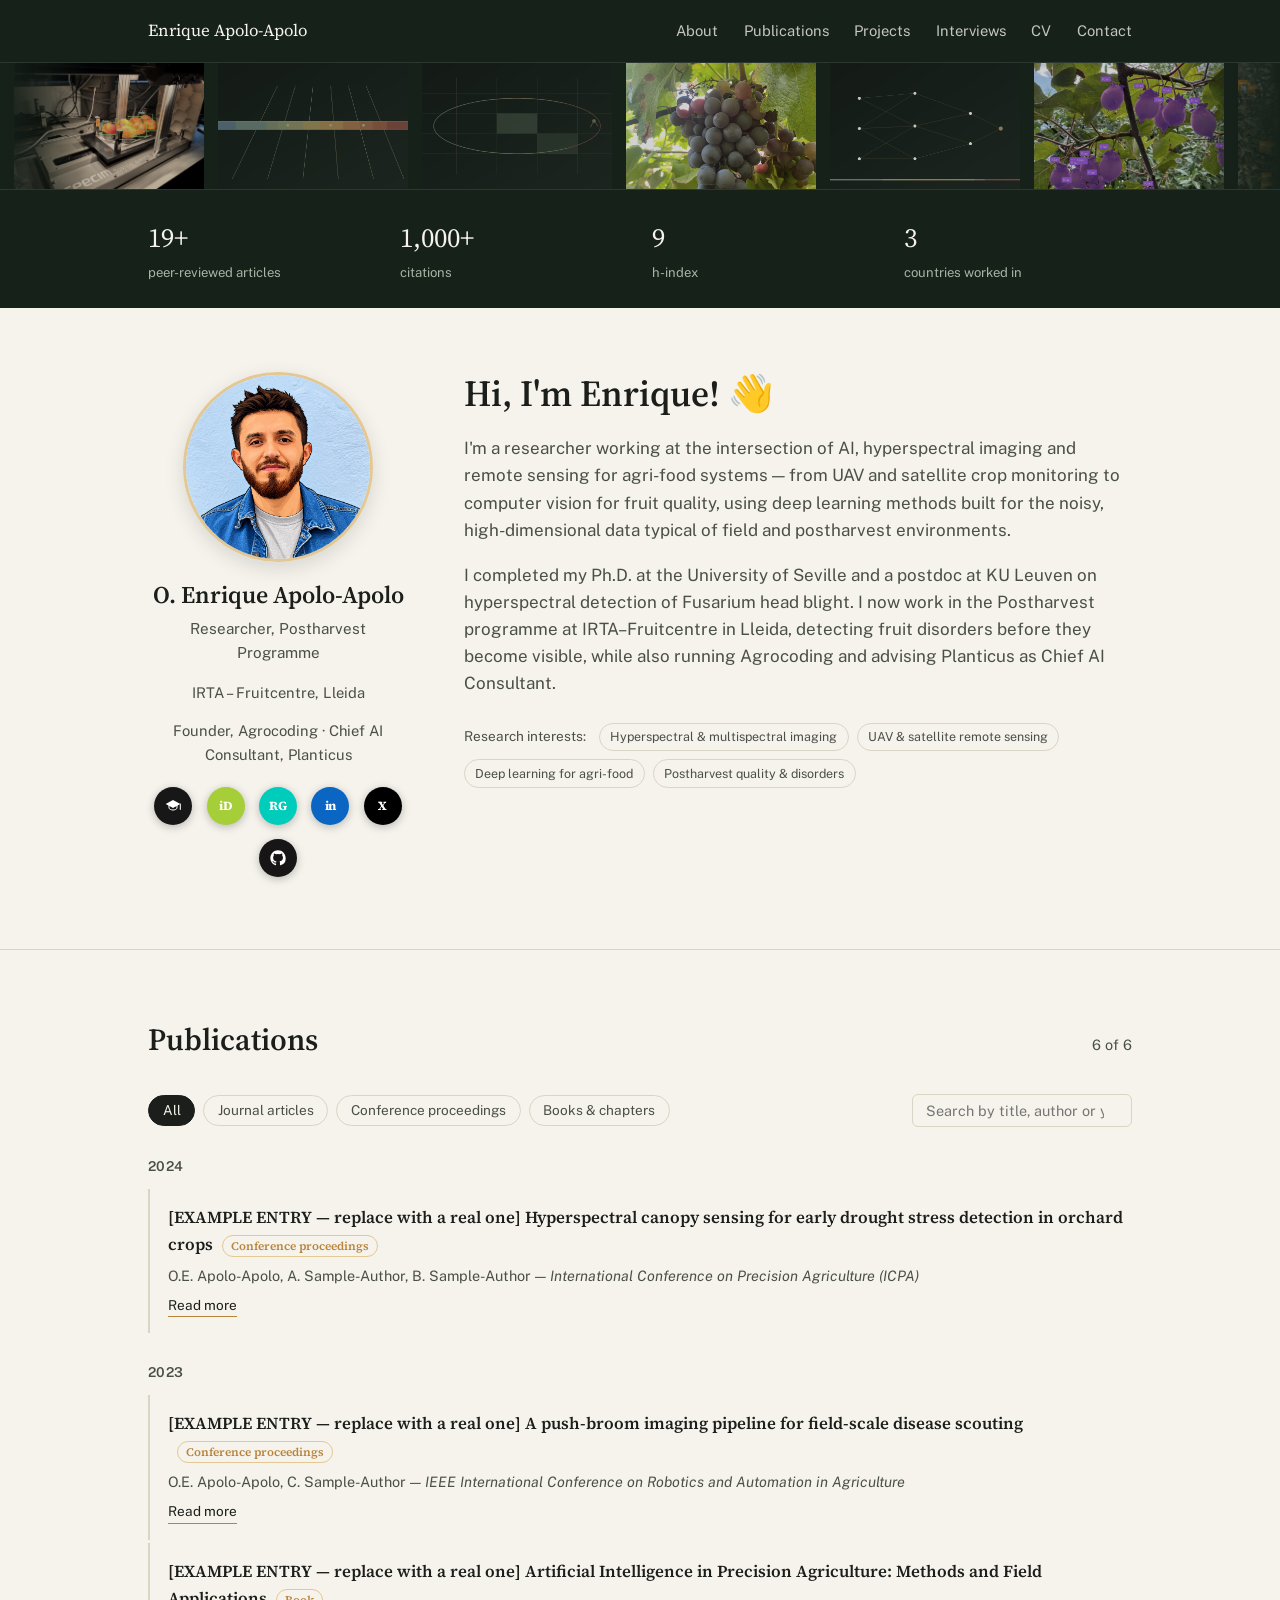
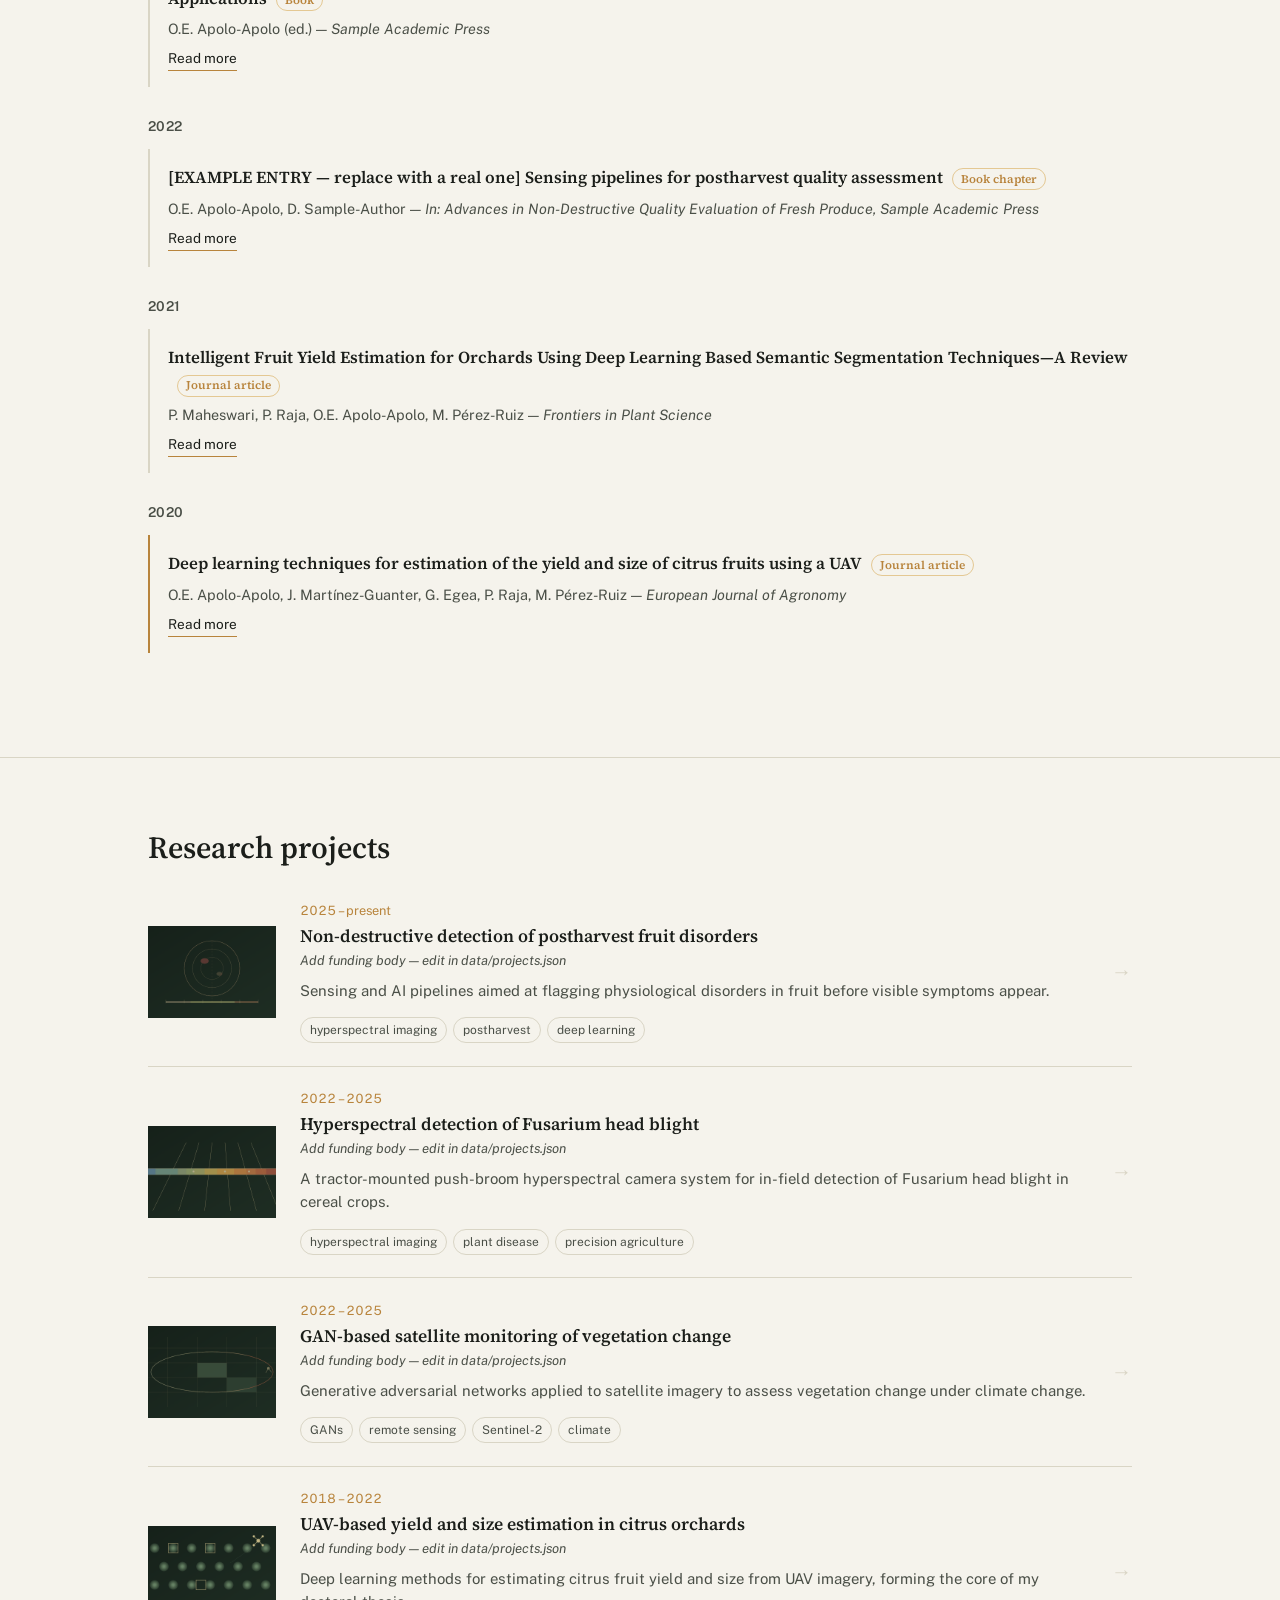
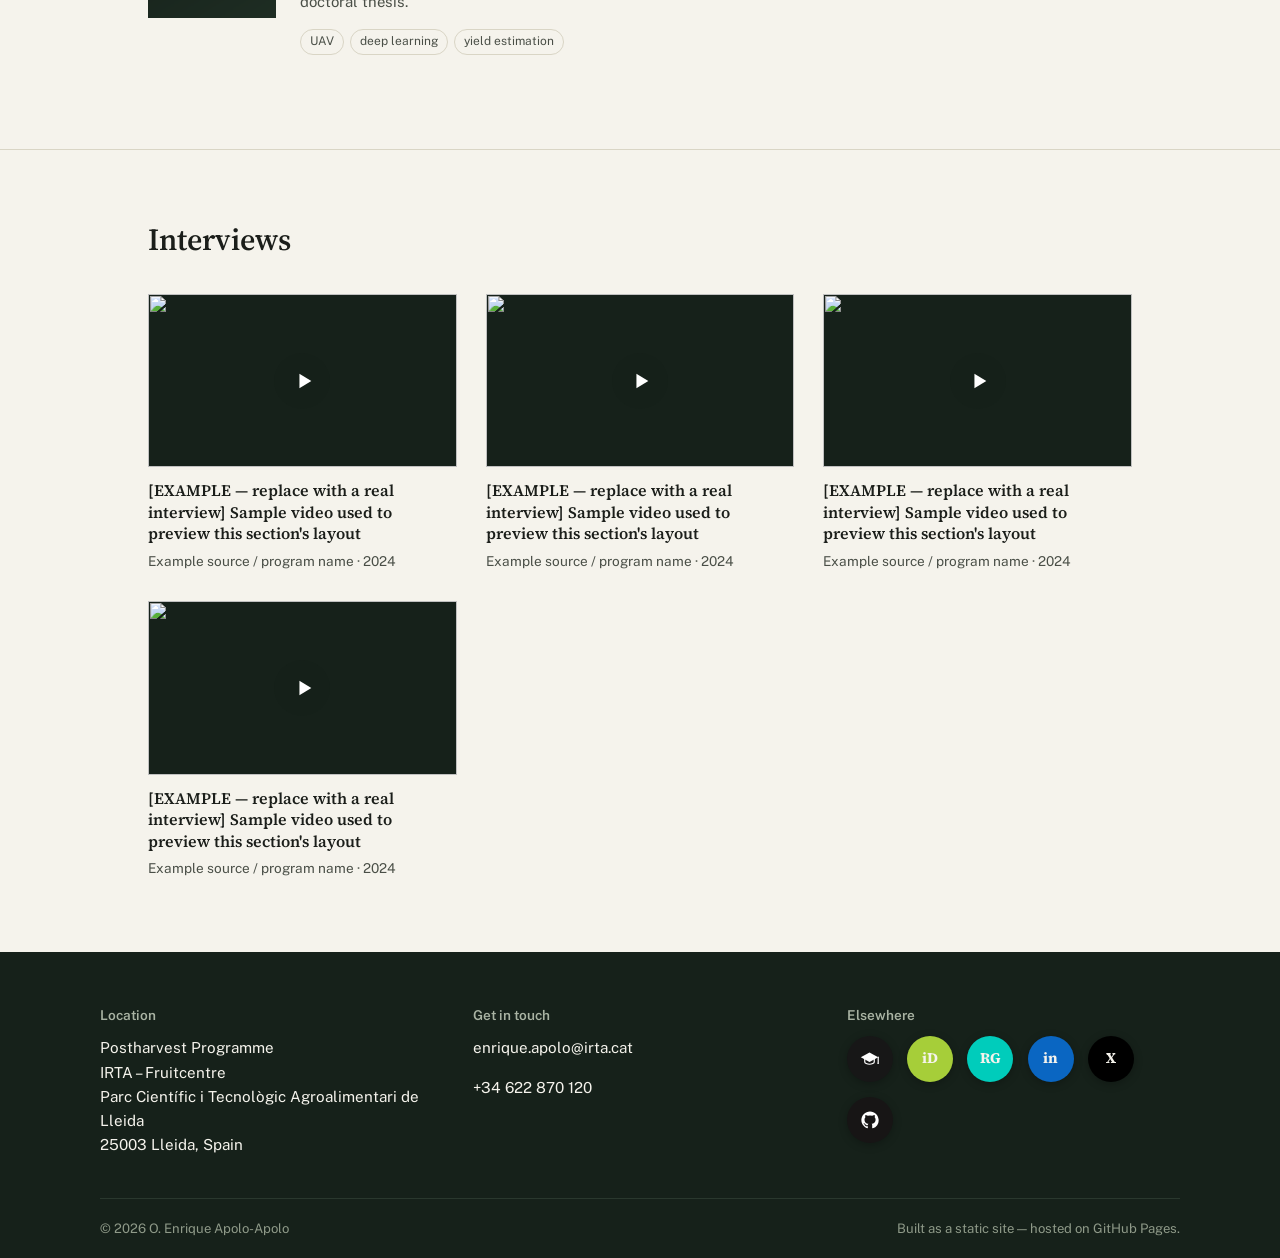
==== commit cfb40cb8: "Update" ====
--- a/index.html
+++ b/index.html
@@ -3,7 +3,7 @@
 <head>
 <meta charset="UTF-8">
 <meta name="viewport" content="width=device-width, initial-scale=1.0">
-<title>Orly Enrique Apolo-Apolo, PhD — Researcher</title>
+<title>O. Enrique Apolo-Apolo, PhD — Researcher</title>
 <meta name="description" content="Researcher working on AI, hyperspectral imaging and remote sensing for agri-food systems.">
 
 <link rel="icon" type="image/png" href="assets/img/favicon.png">
